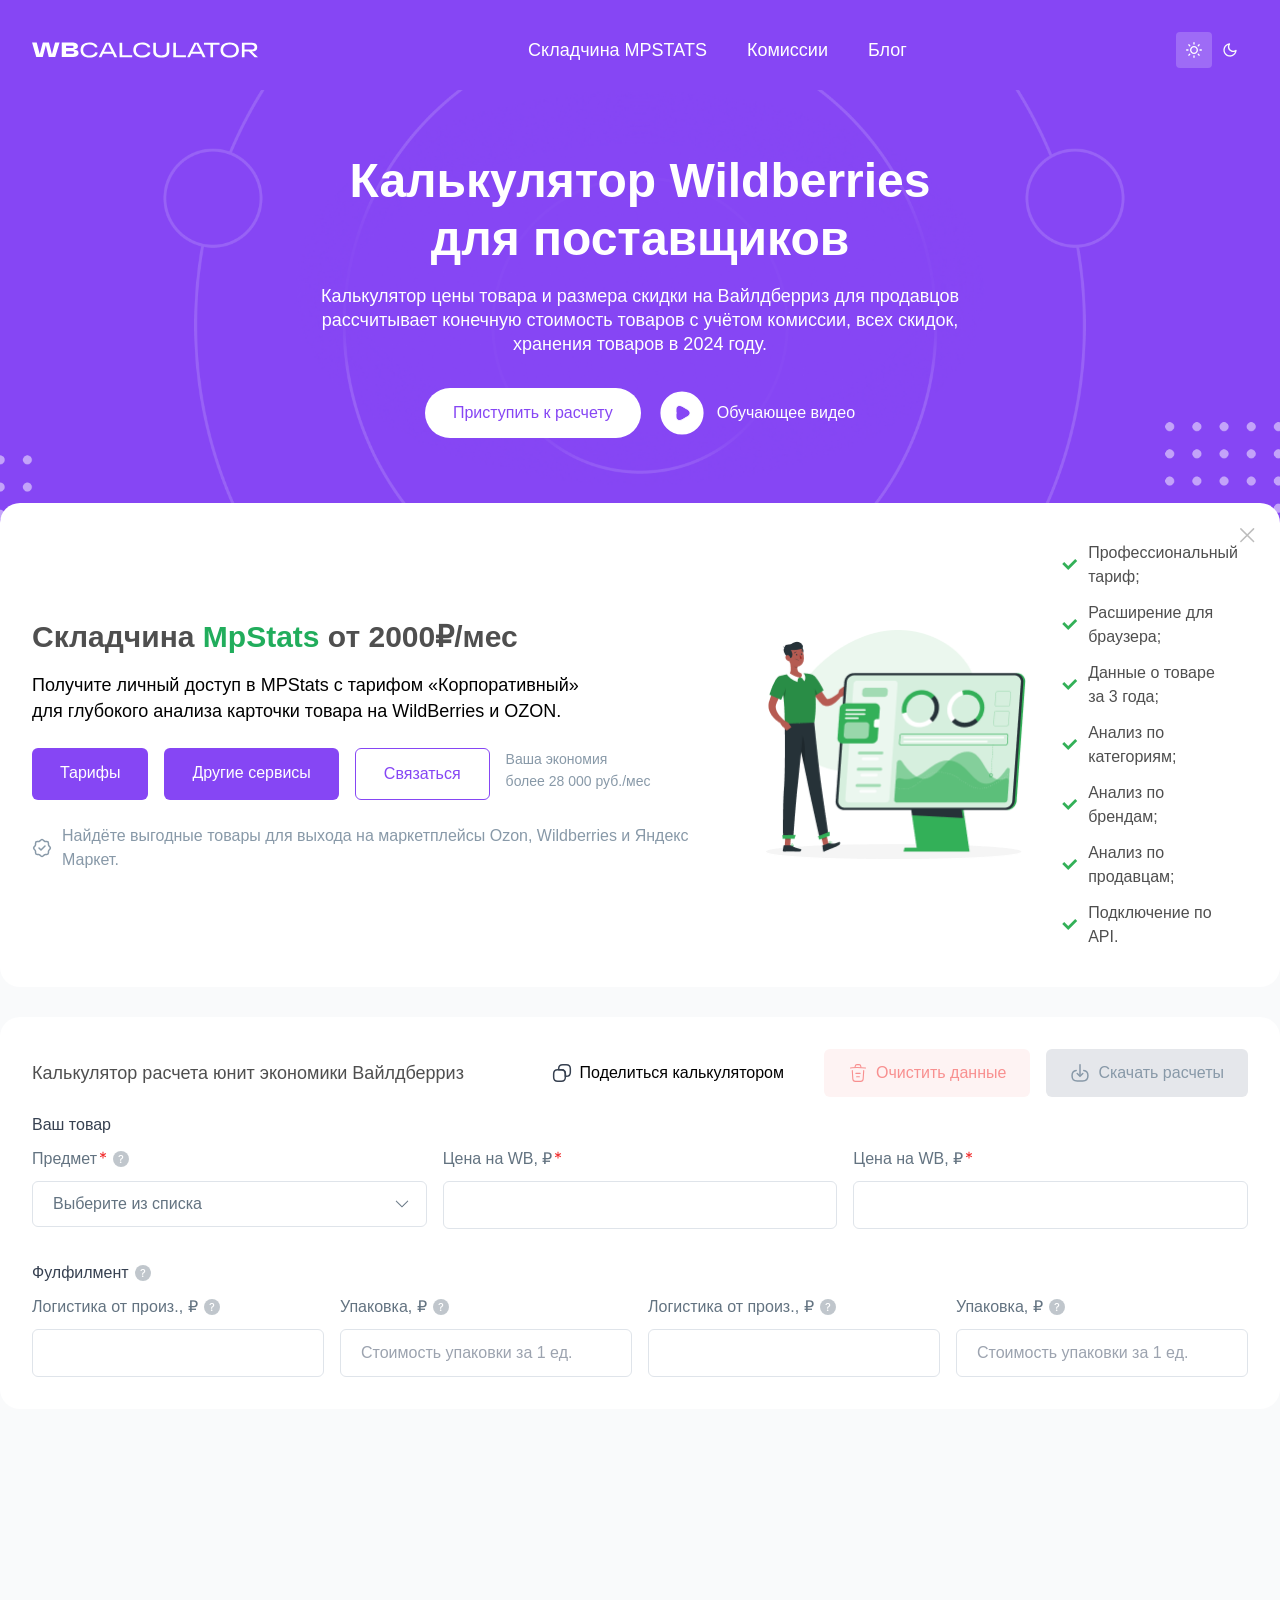
==== index.html @ 83045538 "S" ====
<!DOCTYPE html>
<html lang="en">

<head>
	<meta charset="UTF-8">
	<meta name="viewport" content="width=device-width, initial-scale=1.0">
	<title>Document</title>
	<!-- Inter font -->
	<link rel="stylesheet" href="fonts/Inter/stylesheet.css">
	<!-- custom css link -->
	<link rel="stylesheet" href="css/output.css">
</head>

<body>

	<div class="overflow-hidden">

		<!-- main -->
		<main>

			<section class="bg-hero-bg bg-no-repeat bg-cover bg-center pb-[212px]">
				<!-- header -->
				<header class="bg-purple pt-8 px-8 pb-[22px]">
					<div class="container flex items-center justify-between">
						<a href="#!">
							<img src="images/icons/company-logo.svg" alt="company-logo" width="227" height="15">
						</a>

						<nav>
							<ul class="flex gap-10">
								<li>
									<a class="font-medium text-lg text-white leading-6" href="#!">Складчина MPSTATS</a>
								</li>
								<li>
									<a class="font-medium text-lg text-white leading-6" href="#!">Комиссии</a>
								</li>
								<li>
									<a class="font-medium text-lg text-white leading-6" href="#!">Блог</a>
								</li>
							</ul>
						</nav>

						<div class="flex">
							<div class="bg-[#FFFFFF33] rounded-[4px] p-[10px] cursor-pointer">
								<img src="images/icons/sun.svg" alt="sun" width="16" height="16">
							</div>
							<div class="rounded-[4px] p-[10px] cursor-pointer">
								<img src="images/icons/moon.svg" alt="moon" width="16" height="16">
							</div>
						</div>
					</div>
				</header>

				<div class="container pt-[62px] text-center">
					<div class="max-w-[666px] mx-auto text-white">
						<h2 class="font-bold leading-[58px] text-5xl">Калькулятор Wildberries для поставщиков</h2>
						<p class="leading-6 text-lg mt-4 mb-8">Калькулятор цены товара и размера скидки на Вайлдберриз для продавцов
							рассчитывает конечную стоимость товаров с учётом
							комиссии, всех скидок, хранения товаров в 2024 году.</p>
						<div class="flex justify-center gap-4">
							<a class="rounded-full py-[13px] px-7 bg-white leading-6 font-medium text-purple" href="#!">Приступить к
								расчету</a>
							<button class="flex items-center gap-[10px]">
								<img src="images/icons/video-circle.svg" alt="play icon" width="50" height="50">
								<p class="">Обучающее видео</p>
								</bu>
						</div>
					</div>
				</div>
			</section>

			<section class="mt-[-9.2rem]">
				<div class="container">
					<div
						class="bg-white rounded-[20px] pl-8 pr-[58px] py-[38px] flex items-center gap-9 justify-between relative">
						<button class="absolute top-[14px] right-[14px] hover:rotate-180 duration-300">
							<img src="images/icons/close.svg" alt="close icon" width="37" height="37">
						</button>
						<div class="max-w-[758px]">
							<h3 class="text-3xl leading-[38px] font-semibold text-dark">Складчина <span
									class="text-[#21ad5c]">MpStats</span> от
								2000₽/мес</h3>
							<p class="text-lg leading-26 pt-4 pb-6 max-w-[80%] w-full">Получите личный доступ в MPStats с тарифом
								«‎Корпоративный»
								для глубокого анализа карточки товара на WildBerries и OZON.</p>
							<div class="flex gap-4">
								<a class="btn" href="#!">Тарифы</a>
								<a class="btn" href="#!">Другие сервисы</a>
								<a class="btn-outline" href="#!">Связаться</a>
								<p class="text-secondary text-sm leading-[22px]">Ваша экономия <br>
									более 28 000 руб./мес</p>
							</div>
							<div class="flex mt-6 gap-[10px]">
								<img src="images/icons/verify.svg" alt="verify" width="20" height="20">
								<p class="text-secondary leading-6">Найдёте выгодные товары для выхода на маркетплейсы Ozon, Wildberries
									и
									Яндекс Маркет.</p>
							</div>
						</div>
						<img src="images/statistics-img.png" alt="statistics-img" width="260" height="230">
						<ul>
							<li class="flex items-center gap-[10px] text-dark font-medium leading-6 mb-3">
								<img src="images/icons/check.svg" alt="check" width="16" height="16">
								<span>Профессиональный тариф;</span>
							</li>
							<li class="flex items-center gap-[10px] text-dark font-medium leading-6 mb-3">
								<img src="images/icons/check.svg" alt="check" width="16" height="16">
								<span>Расширение для браузера;</span>
							</li>
							<li class="flex items-center gap-[10px] text-dark font-medium leading-6 mb-3">
								<img src="images/icons/check.svg" alt="check" width="16" height="16">
								<span>Данные о товаре за 3 года;</span>
							</li>
							<li class="flex items-center gap-[10px] text-dark font-medium leading-6 mb-3">
								<img src="images/icons/check.svg" alt="check" width="16" height="16">
								<span>Анализ по категориям;</span>
							</li>
							<li class="flex items-center gap-[10px] text-dark font-medium leading-6 mb-3">
								<img src="images/icons/check.svg" alt="check" width="16" height="16">
								<span>Анализ по брендам;</span>
							</li>
							<li class="flex items-center gap-[10px] text-dark font-medium leading-6 mb-3">
								<img src="images/icons/check.svg" alt="check" width="16" height="16">
								<span>Анализ по продавцам;</span>
							</li>
							<li class="flex items-center gap-[10px] text-dark font-medium leading-6">
								<img src="images/icons/check.svg" alt="check" width="16" height="16">
								<span>Подключение по API.</span>
							</li>
						</ul>
					</div>
				</div>
			</section>

			<!-- form section -->
			<section class="mt-[30px]">
				<div class="container">
					<div class="bg-white p-8 rounded-[20px]">
						<div class="flex justify-between items-center">
							<h5 class="text-dark text-lg leading-26 font-medium">Калькулятор расчета юнит экономики Вайлдберриз
							</h5>
							<div class="flex gap-4">
								<button
									class="copy-btn flex items-center gap-2 group hover:bg-purple-light hover:text-purple duration-200 focus:bg-green-light focus:text-green px-6 py-3 rounded-md">
									<svg width="20" height="20" viewBox="0 0 20 20" fill="none" xmlns="http://www.w3.org/2000/svg">
										<path
											d="M13.3333 10.75V14.25C13.3333 17.1667 12.1666 18.3334 9.24996 18.3334H5.74996C2.83329 18.3334 1.66663 17.1667 1.66663 14.25V10.75C1.66663 7.83335 2.83329 6.66669 5.74996 6.66669H9.24996C12.1666 6.66669 13.3333 7.83335 13.3333 10.75Z"
											stroke="#374151" stroke-width="1.5" stroke-linecap="round" stroke-linejoin="round" />
										<path
											d="M18.3333 5.74999V9.24999C18.3333 12.1667 17.1666 13.3333 14.25 13.3333H13.3333V10.75C13.3333 7.83332 12.1666 6.66666 9.24996 6.66666H6.66663V5.74999C6.66663 2.83332 7.83329 1.66666 10.75 1.66666H14.25C17.1666 1.66666 18.3333 2.83332 18.3333 5.74999Z"
											stroke="#374151" stroke-width="1.5" stroke-linecap="round" stroke-linejoin="round" />
									</svg>
									<span>Поделиться калькулятором</span>
								</button>
								<button
									class="trash-btn flex items-center gap-2 group bg-red-light-6 text-red-light-2 hover:bg-red hover:text-white duration-200 px-6 py-3 rounded-md">
									<svg width="20" height="20" viewBox="0 0 20 20" fill="none" xmlns="http://www.w3.org/2000/svg">
										<path
											d="M17.5 4.98335C14.725 4.70835 11.9333 4.56668 9.15 4.56668C7.5 4.56668 5.85 4.65001 4.2 4.81668L2.5 4.98335"
											stroke="#F89090" stroke-width="1.1" stroke-linecap="round" stroke-linejoin="round" />
										<path
											d="M7.08331 4.14166L7.26665 3.04999C7.39998 2.25832 7.49998 1.66666 8.90831 1.66666H11.0916C12.5 1.66666 12.6083 2.29166 12.7333 3.05832L12.9166 4.14166"
											stroke="#F89090" stroke-width="1.1" stroke-linecap="round" stroke-linejoin="round" />
										<path
											d="M15.7084 7.61667L15.1667 16.0083C15.075 17.3167 15 18.3333 12.675 18.3333H7.32502C5.00002 18.3333 4.92502 17.3167 4.83335 16.0083L4.29169 7.61667"
											stroke="#F89090" stroke-width="1.1" stroke-linecap="round" stroke-linejoin="round" />
										<path d="M8.60834 13.75H11.3833" stroke="#F89090" stroke-width="1.1" stroke-linecap="round"
											stroke-linejoin="round" />
										<path d="M7.91669 10.4167H12.0834" stroke="#F89090" stroke-width="1.1" stroke-linecap="round"
											stroke-linejoin="round" />
									</svg>
									<span>Очистить данные</span>
								</button>
								<button
									class="download-btn text-secondary bg-gray-3 flex items-center gap-2 group focus:bg-primary hover:opacity-[75%] hover:bg-primary hover:text-white duration-200 focus:text-white px-6 py-3 rounded-md">
									<svg width="20" height="20" viewBox="0 0 20 20" fill="none" xmlns="http://www.w3.org/2000/svg">
										<path
											d="M13.7 7.41666C16.7 7.67499 17.925 9.21666 17.925 12.5917V12.7C17.925 16.425 16.4333 17.9167 12.7083 17.9167H7.28332C3.55832 17.9167 2.06665 16.425 2.06665 12.7V12.5917C2.06665 9.24166 3.27498 7.69999 6.22498 7.42499"
											stroke="#8899A8" stroke-width="1.5" stroke-linecap="round" stroke-linejoin="round" />
										<path d="M10 1.66666V12.4" stroke="#8899A8" stroke-width="1.5" stroke-linecap="round"
											stroke-linejoin="round" />
										<path d="M12.7917 10.5417L10 13.3333L7.20837 10.5417" stroke="#8899A8" stroke-width="1.5"
											stroke-linecap="round" stroke-linejoin="round" />
									</svg>
									<span>Скачать расчеты</span>
								</button>
							</div>
						</div>
						<div class="mt-4">
							<h6 class="form-title">Ваш товар</h6>
							<div class="flex justify-between gap-4">
								<div class="flex-1">
									<div class="flex my-[10px]">
										<p class="form-info">Предмет</p>
										<img class="form-star" src="images/icons/form-star.svg" alt="form-star" width="">
										<img src="images/icons/question.svg" alt="">
									</div>
									<div class="sellect-dropdown relative xsm:w-[220px] w-full">
										<input class="select-input textBox" type="text" placeholder="Выберите из списка" readonly="">
										<div
											class="option border border-gray-2 absolute top-full mt-[10px] z-[60] w-full bg-[#fff] rounded-md pl-3 pr-2 py-[10px] overflow-hidden hidden">
											<div class="option-scroll overflow-y-auto h-[153px] pr-2">
												<div
													class="option-item py-[7px] text-base leading-6 text-dark font-normal px-2 cursor-pointer hover:bg-purple-light rounded-md">
													3D-очки
												</div>
												<div
													class="option-item py-[7px] text-base leading-6 text-dark font-normal px-2 cursor-pointer hover:bg-purple-light rounded-md">
													3D-очки
												</div>
												<div
													class="option-item py-[7px] text-base leading-6 text-dark font-normal px-2 cursor-pointer hover:bg-purple-light rounded-md">
													3D-очки
												</div>
												<div
													class="option-item py-[7px] text-base leading-6 text-dark font-normal px-2 cursor-pointer hover:bg-purple-light rounded-md">
													3D-очки
												</div>
												<div
													class="option-item py-[7px] text-base leading-6 text-dark font-normal px-2 cursor-pointer hover:bg-purple-light rounded-md">
													3D-очки
												</div>
											</div>
										</div>
									</div>
								</div>
								<div class="flex-1">
									<div class="flex my-[10px]">
										<p class="form-info">Цена на WB, ₽</p>
										<img class="form-star" src="images/icons/form-star.svg" alt="form-star" width="">
									</div>
									<input class="form-input" type="text">
								</div>
								<div class="flex-1">
									<div class="flex my-[10px]">
										<p class="form-info">Цена на WB, ₽</p>
										<img class="form-star" src="images/icons/form-star.svg" alt="form-star" width="">
									</div>
									<input class="form-input" type="text">
								</div>
							</div>
							<div class="flex gap-[6px] mt-8">
								<h6 class="form-title">Фулфилмент</h6>
								<img src="images/icons/question.svg" alt="">
							</div>
							<div class="flex justify-between gap-4">
								<div class="flex-1">
									<div class="flex my-[10px] gap-[6px]">
										<p class="form-info">Логистика от произ., ₽</p>
										<img src="images/icons/question.svg" alt="question icon">
									</div>
									<input class="form-input" type="text">
								</div>
								<div class="flex-1">
									<div class="flex my-[10px] gap-[6px]">
										<p class="form-info">Упаковка, ₽</p>
										<img src="images/icons/question.svg" alt="question icon">
									</div>
									<input class="form-input" type="text" placeholder="Стоимость упаковки за 1 ед.">
								</div>
								<div class="flex-1">
									<div class="flex my-[10px] gap-[6px]">
										<p class="form-info">Логистика от произ., ₽</p>
										<img src="images/icons/question.svg" alt="question icon">
									</div>
									<input class="form-input" type="text">
								</div>
								<div class="flex-1">
									<div class="flex my-[10px] gap-[6px]">
										<p class="form-info">Упаковка, ₽</p>
										<img src="images/icons/question.svg" alt="question icon">
									</div>
									<input class="form-input" type="text" placeholder="Стоимость упаковки за 1 ед.">
								</div>
							</div>
						</div>
					</div>
				</div>
			</section>

		</main>

		<!-- footer -->
		<footer class="mt-[400px]">

		</footer>

	</div>

	<!-- js -->
	<script src="js/script.js"></script>
</body>

</html>
---- fonts/Inter/stylesheet.css ----
@font-face {
    font-family: 'Inter';
    src: url('Inter-BoldItalic.eot');
    src: local('Inter Bold Italic'), local('Inter-BoldItalic'),
        url('Inter-BoldItalic.eot?#iefix') format('embedded-opentype'),
        url('Inter-BoldItalic.woff2') format('woff2'),
        url('Inter-BoldItalic.woff') format('woff'),
        url('Inter-BoldItalic.ttf') format('truetype');
    font-weight: bold;
    font-style: italic;
}

@font-face {
    font-family: 'Inter';
    src: url('Inter-MediumItalic.eot');
    src: local('Inter Medium Italic'), local('Inter-MediumItalic'),
        url('Inter-MediumItalic.eot?#iefix') format('embedded-opentype'),
        url('Inter-MediumItalic.woff2') format('woff2'),
        url('Inter-MediumItalic.woff') format('woff'),
        url('Inter-MediumItalic.ttf') format('truetype');
    font-weight: 500;
    font-style: italic;
}

@font-face {
    font-family: 'Inter';
    src: url('Inter-ThinItalicBETA.eot');
    src: local('Inter Thin Italic BETA'), local('Inter-ThinItalicBETA'),
        url('Inter-ThinItalicBETA.eot?#iefix') format('embedded-opentype'),
        url('Inter-ThinItalicBETA.woff2') format('woff2'),
        url('Inter-ThinItalicBETA.woff') format('woff'),
        url('Inter-ThinItalicBETA.ttf') format('truetype');
    font-weight: 100;
    font-style: italic;
}

@font-face {
    font-family: 'Inter';
    src: url('Inter-Regular.eot');
    src: local('Inter Regular'), local('Inter-Regular'),
        url('Inter-Regular.eot?#iefix') format('embedded-opentype'),
        url('Inter-Regular.woff2') format('woff2'),
        url('Inter-Regular.woff') format('woff'),
        url('Inter-Regular.ttf') format('truetype');
    font-weight: normal;
    font-style: normal;
}

@font-face {
    font-family: 'Inter';
    src: url('Inter-Black.eot');
    src: local('Inter Black'), local('Inter-Black'),
        url('Inter-Black.eot?#iefix') format('embedded-opentype'),
        url('Inter-Black.woff2') format('woff2'),
        url('Inter-Black.woff') format('woff'),
        url('Inter-Black.ttf') format('truetype');
    font-weight: 900;
    font-style: normal;
}

@font-face {
    font-family: 'Inter';
    src: url('Inter-BlackItalic.eot');
    src: local('Inter Black Italic'), local('Inter-BlackItalic'),
        url('Inter-BlackItalic.eot?#iefix') format('embedded-opentype'),
        url('Inter-BlackItalic.woff2') format('woff2'),
        url('Inter-BlackItalic.woff') format('woff'),
        url('Inter-BlackItalic.ttf') format('truetype');
    font-weight: 900;
    font-style: italic;
}

@font-face {
    font-family: 'Inter';
    src: url('Inter-LightBETA.eot');
    src: local('Inter Light BETA'), local('Inter-LightBETA'),
        url('Inter-LightBETA.eot?#iefix') format('embedded-opentype'),
        url('Inter-LightBETA.woff2') format('woff2'),
        url('Inter-LightBETA.woff') format('woff'),
        url('Inter-LightBETA.ttf') format('truetype');
    font-weight: 300;
    font-style: normal;
}

@font-face {
    font-family: 'Inter';
    src: url('Inter-SemiBold.eot');
    src: local('Inter Semi Bold'), local('Inter-SemiBold'),
        url('Inter-SemiBold.eot?#iefix') format('embedded-opentype'),
        url('Inter-SemiBold.woff2') format('woff2'),
        url('Inter-SemiBold.woff') format('woff'),
        url('Inter-SemiBold.ttf') format('truetype');
    font-weight: 600;
    font-style: normal;
}

@font-face {
    font-family: 'Inter';
    src: url('Inter-ExtraBoldItalic.eot');
    src: local('Inter Extra Bold Italic'), local('Inter-ExtraBoldItalic'),
        url('Inter-ExtraBoldItalic.eot?#iefix') format('embedded-opentype'),
        url('Inter-ExtraBoldItalic.woff2') format('woff2'),
        url('Inter-ExtraBoldItalic.woff') format('woff'),
        url('Inter-ExtraBoldItalic.ttf') format('truetype');
    font-weight: 800;
    font-style: italic;
}

@font-face {
    font-family: 'Inter';
    src: url('Inter-Bold.eot');
    src: local('Inter Bold'), local('Inter-Bold'),
        url('Inter-Bold.eot?#iefix') format('embedded-opentype'),
        url('Inter-Bold.woff2') format('woff2'),
        url('Inter-Bold.woff') format('woff'),
        url('Inter-Bold.ttf') format('truetype');
    font-weight: bold;
    font-style: normal;
}

@font-face {
    font-family: 'Inter';
    src: url('Inter-ExtraLightItalicBETA.eot');
    src: local('Inter Extra Light Italic BETA'), local('Inter-ExtraLightItalicBETA'),
        url('Inter-ExtraLightItalicBETA.eot?#iefix') format('embedded-opentype'),
        url('Inter-ExtraLightItalicBETA.woff2') format('woff2'),
        url('Inter-ExtraLightItalicBETA.woff') format('woff'),
        url('Inter-ExtraLightItalicBETA.ttf') format('truetype');
    font-weight: 200;
    font-style: italic;
}

@font-face {
    font-family: 'Inter';
    src: url('Inter-ExtraLightBETA.eot');
    src: local('Inter Extra Light BETA'), local('Inter-ExtraLightBETA'),
        url('Inter-ExtraLightBETA.eot?#iefix') format('embedded-opentype'),
        url('Inter-ExtraLightBETA.woff2') format('woff2'),
        url('Inter-ExtraLightBETA.woff') format('woff'),
        url('Inter-ExtraLightBETA.ttf') format('truetype');
    font-weight: 200;
    font-style: normal;
}

@font-face {
    font-family: 'Inter';
    src: url('Inter-ExtraBold.eot');
    src: local('Inter Extra Bold'), local('Inter-ExtraBold'),
        url('Inter-ExtraBold.eot?#iefix') format('embedded-opentype'),
        url('Inter-ExtraBold.woff2') format('woff2'),
        url('Inter-ExtraBold.woff') format('woff'),
        url('Inter-ExtraBold.ttf') format('truetype');
    font-weight: 800;
    font-style: normal;
}

@font-face {
    font-family: 'Inter';
    src: url('Inter-ThinBETA.eot');
    src: local('Inter Thin BETA'), local('Inter-ThinBETA'),
        url('Inter-ThinBETA.eot?#iefix') format('embedded-opentype'),
        url('Inter-ThinBETA.woff2') format('woff2'),
        url('Inter-ThinBETA.woff') format('woff'),
        url('Inter-ThinBETA.ttf') format('truetype');
    font-weight: 100;
    font-style: normal;
}

@font-face {
    font-family: 'Inter';
    src: url('Inter-LightItalicBETA.eot');
    src: local('Inter Light Italic BETA'), local('Inter-LightItalicBETA'),
        url('Inter-LightItalicBETA.eot?#iefix') format('embedded-opentype'),
        url('Inter-LightItalicBETA.woff2') format('woff2'),
        url('Inter-LightItalicBETA.woff') format('woff'),
        url('Inter-LightItalicBETA.ttf') format('truetype');
    font-weight: 300;
    font-style: italic;
}

@font-face {
    font-family: 'Inter';
    src: url('Inter-Italic.eot');
    src: local('Inter Italic'), local('Inter-Italic'),
        url('Inter-Italic.eot?#iefix') format('embedded-opentype'),
        url('Inter-Italic.woff2') format('woff2'),
        url('Inter-Italic.woff') format('woff'),
        url('Inter-Italic.ttf') format('truetype');
    font-weight: normal;
    font-style: italic;
}

@font-face {
    font-family: 'Inter';
    src: url('Inter-SemiBoldItalic.eot');
    src: local('Inter Semi Bold Italic'), local('Inter-SemiBoldItalic'),
        url('Inter-SemiBoldItalic.eot?#iefix') format('embedded-opentype'),
        url('Inter-SemiBoldItalic.woff2') format('woff2'),
        url('Inter-SemiBoldItalic.woff') format('woff'),
        url('Inter-SemiBoldItalic.ttf') format('truetype');
    font-weight: 600;
    font-style: italic;
}

@font-face {
    font-family: 'Inter';
    src: url('Inter-Medium.eot');
    src: local('Inter Medium'), local('Inter-Medium'),
        url('Inter-Medium.eot?#iefix') format('embedded-opentype'),
        url('Inter-Medium.woff2') format('woff2'),
        url('Inter-Medium.woff') format('woff'),
        url('Inter-Medium.ttf') format('truetype');
    font-weight: 500;
    font-style: normal;
}
---- css/output.css ----
/*
! tailwindcss v3.4.1 | MIT License | https://tailwindcss.com
*/

/*
1. Prevent padding and border from affecting element width. (https://github.com/mozdevs/cssremedy/issues/4)
2. Allow adding a border to an element by just adding a border-width. (https://github.com/tailwindcss/tailwindcss/pull/116)
*/

*,
::before,
::after {
  box-sizing: border-box;
  /* 1 */
  border-width: 0;
  /* 2 */
  border-style: solid;
  /* 2 */
  border-color: currentColor;
  /* 2 */
}

::before,
::after {
  --tw-content: '';
}

/*
1. Use a consistent sensible line-height in all browsers.
2. Prevent adjustments of font size after orientation changes in iOS.
3. Use a more readable tab size.
4. Use the user's configured `sans` font-family by default.
5. Use the user's configured `sans` font-feature-settings by default.
6. Use the user's configured `sans` font-variation-settings by default.
7. Disable tap highlights on iOS
*/

html,
:host {
  line-height: 1.5;
  /* 1 */
  -webkit-text-size-adjust: 100%;
  /* 2 */
  -moz-tab-size: 4;
  /* 3 */
  -o-tab-size: 4;
     tab-size: 4;
  /* 3 */
  font-family: ui-sans-serif, system-ui, sans-serif, "Apple Color Emoji", "Segoe UI Emoji", "Segoe UI Symbol", "Noto Color Emoji";
  /* 4 */
  font-feature-settings: normal;
  /* 5 */
  font-variation-settings: normal;
  /* 6 */
  -webkit-tap-highlight-color: transparent;
  /* 7 */
}

/*
1. Remove the margin in all browsers.
2. Inherit line-height from `html` so users can set them as a class directly on the `html` element.
*/

body {
  margin: 0;
  /* 1 */
  line-height: inherit;
  /* 2 */
}

/*
1. Add the correct height in Firefox.
2. Correct the inheritance of border color in Firefox. (https://bugzilla.mozilla.org/show_bug.cgi?id=190655)
3. Ensure horizontal rules are visible by default.
*/

hr {
  height: 0;
  /* 1 */
  color: inherit;
  /* 2 */
  border-top-width: 1px;
  /* 3 */
}

/*
Add the correct text decoration in Chrome, Edge, and Safari.
*/

abbr:where([title]) {
  -webkit-text-decoration: underline dotted;
          text-decoration: underline dotted;
}

/*
Remove the default font size and weight for headings.
*/

h1,
h2,
h3,
h4,
h5,
h6 {
  font-size: inherit;
  font-weight: inherit;
}

/*
Reset links to optimize for opt-in styling instead of opt-out.
*/

a {
  color: inherit;
  text-decoration: inherit;
}

/*
Add the correct font weight in Edge and Safari.
*/

b,
strong {
  font-weight: bolder;
}

/*
1. Use the user's configured `mono` font-family by default.
2. Use the user's configured `mono` font-feature-settings by default.
3. Use the user's configured `mono` font-variation-settings by default.
4. Correct the odd `em` font sizing in all browsers.
*/

code,
kbd,
samp,
pre {
  font-family: ui-monospace, SFMono-Regular, Menlo, Monaco, Consolas, "Liberation Mono", "Courier New", monospace;
  /* 1 */
  font-feature-settings: normal;
  /* 2 */
  font-variation-settings: normal;
  /* 3 */
  font-size: 1em;
  /* 4 */
}

/*
Add the correct font size in all browsers.
*/

small {
  font-size: 80%;
}

/*
Prevent `sub` and `sup` elements from affecting the line height in all browsers.
*/

sub,
sup {
  font-size: 75%;
  line-height: 0;
  position: relative;
  vertical-align: baseline;
}

sub {
  bottom: -0.25em;
}

sup {
  top: -0.5em;
}

/*
1. Remove text indentation from table contents in Chrome and Safari. (https://bugs.chromium.org/p/chromium/issues/detail?id=999088, https://bugs.webkit.org/show_bug.cgi?id=201297)
2. Correct table border color inheritance in all Chrome and Safari. (https://bugs.chromium.org/p/chromium/issues/detail?id=935729, https://bugs.webkit.org/show_bug.cgi?id=195016)
3. Remove gaps between table borders by default.
*/

table {
  text-indent: 0;
  /* 1 */
  border-color: inherit;
  /* 2 */
  border-collapse: collapse;
  /* 3 */
}

/*
1. Change the font styles in all browsers.
2. Remove the margin in Firefox and Safari.
3. Remove default padding in all browsers.
*/

button,
input,
optgroup,
select,
textarea {
  font-family: inherit;
  /* 1 */
  font-feature-settings: inherit;
  /* 1 */
  font-variation-settings: inherit;
  /* 1 */
  font-size: 100%;
  /* 1 */
  font-weight: inherit;
  /* 1 */
  line-height: inherit;
  /* 1 */
  color: inherit;
  /* 1 */
  margin: 0;
  /* 2 */
  padding: 0;
  /* 3 */
}

/*
Remove the inheritance of text transform in Edge and Firefox.
*/

button,
select {
  text-transform: none;
}

/*
1. Correct the inability to style clickable types in iOS and Safari.
2. Remove default button styles.
*/

button,
[type='button'],
[type='reset'],
[type='submit'] {
  -webkit-appearance: button;
  /* 1 */
  background-color: transparent;
  /* 2 */
  background-image: none;
  /* 2 */
}

/*
Use the modern Firefox focus style for all focusable elements.
*/

:-moz-focusring {
  outline: auto;
}

/*
Remove the additional `:invalid` styles in Firefox. (https://github.com/mozilla/gecko-dev/blob/2f9eacd9d3d995c937b4251a5557d95d494c9be1/layout/style/res/forms.css#L728-L737)
*/

:-moz-ui-invalid {
  box-shadow: none;
}

/*
Add the correct vertical alignment in Chrome and Firefox.
*/

progress {
  vertical-align: baseline;
}

/*
Correct the cursor style of increment and decrement buttons in Safari.
*/

::-webkit-inner-spin-button,
::-webkit-outer-spin-button {
  height: auto;
}

/*
1. Correct the odd appearance in Chrome and Safari.
2. Correct the outline style in Safari.
*/

[type='search'] {
  -webkit-appearance: textfield;
  /* 1 */
  outline-offset: -2px;
  /* 2 */
}

/*
Remove the inner padding in Chrome and Safari on macOS.
*/

::-webkit-search-decoration {
  -webkit-appearance: none;
}

/*
1. Correct the inability to style clickable types in iOS and Safari.
2. Change font properties to `inherit` in Safari.
*/

::-webkit-file-upload-button {
  -webkit-appearance: button;
  /* 1 */
  font: inherit;
  /* 2 */
}

/*
Add the correct display in Chrome and Safari.
*/

summary {
  display: list-item;
}

/*
Removes the default spacing and border for appropriate elements.
*/

blockquote,
dl,
dd,
h1,
h2,
h3,
h4,
h5,
h6,
hr,
figure,
p,
pre {
  margin: 0;
}

fieldset {
  margin: 0;
  padding: 0;
}

legend {
  padding: 0;
}

ol,
ul,
menu {
  list-style: none;
  margin: 0;
  padding: 0;
}

/*
Reset default styling for dialogs.
*/

dialog {
  padding: 0;
}

/*
Prevent resizing textareas horizontally by default.
*/

textarea {
  resize: vertical;
}

/*
1. Reset the default placeholder opacity in Firefox. (https://github.com/tailwindlabs/tailwindcss/issues/3300)
2. Set the default placeholder color to the user's configured gray 400 color.
*/

input::-moz-placeholder, textarea::-moz-placeholder {
  opacity: 1;
  /* 1 */
  color: #9ca3af;
  /* 2 */
}

input::placeholder,
textarea::placeholder {
  opacity: 1;
  /* 1 */
  color: #9ca3af;
  /* 2 */
}

/*
Set the default cursor for buttons.
*/

button,
[role="button"] {
  cursor: pointer;
}

/*
Make sure disabled buttons don't get the pointer cursor.
*/

:disabled {
  cursor: default;
}

/*
1. Make replaced elements `display: block` by default. (https://github.com/mozdevs/cssremedy/issues/14)
2. Add `vertical-align: middle` to align replaced elements more sensibly by default. (https://github.com/jensimmons/cssremedy/issues/14#issuecomment-634934210)
   This can trigger a poorly considered lint error in some tools but is included by design.
*/

img,
svg,
video,
canvas,
audio,
iframe,
embed,
object {
  display: block;
  /* 1 */
  vertical-align: middle;
  /* 2 */
}

/*
Constrain images and videos to the parent width and preserve their intrinsic aspect ratio. (https://github.com/mozdevs/cssremedy/issues/14)
*/

img,
video {
  max-width: 100%;
  height: auto;
}

/* Make elements with the HTML hidden attribute stay hidden by default */

[hidden] {
  display: none;
}

*, ::before, ::after {
  --tw-border-spacing-x: 0;
  --tw-border-spacing-y: 0;
  --tw-translate-x: 0;
  --tw-translate-y: 0;
  --tw-rotate: 0;
  --tw-skew-x: 0;
  --tw-skew-y: 0;
  --tw-scale-x: 1;
  --tw-scale-y: 1;
  --tw-pan-x:  ;
  --tw-pan-y:  ;
  --tw-pinch-zoom:  ;
  --tw-scroll-snap-strictness: proximity;
  --tw-gradient-from-position:  ;
  --tw-gradient-via-position:  ;
  --tw-gradient-to-position:  ;
  --tw-ordinal:  ;
  --tw-slashed-zero:  ;
  --tw-numeric-figure:  ;
  --tw-numeric-spacing:  ;
  --tw-numeric-fraction:  ;
  --tw-ring-inset:  ;
  --tw-ring-offset-width: 0px;
  --tw-ring-offset-color: #fff;
  --tw-ring-color: rgb(59 130 246 / 0.5);
  --tw-ring-offset-shadow: 0 0 #0000;
  --tw-ring-shadow: 0 0 #0000;
  --tw-shadow: 0 0 #0000;
  --tw-shadow-colored: 0 0 #0000;
  --tw-blur:  ;
  --tw-brightness:  ;
  --tw-contrast:  ;
  --tw-grayscale:  ;
  --tw-hue-rotate:  ;
  --tw-invert:  ;
  --tw-saturate:  ;
  --tw-sepia:  ;
  --tw-drop-shadow:  ;
  --tw-backdrop-blur:  ;
  --tw-backdrop-brightness:  ;
  --tw-backdrop-contrast:  ;
  --tw-backdrop-grayscale:  ;
  --tw-backdrop-hue-rotate:  ;
  --tw-backdrop-invert:  ;
  --tw-backdrop-opacity:  ;
  --tw-backdrop-saturate:  ;
  --tw-backdrop-sepia:  ;
}

::backdrop {
  --tw-border-spacing-x: 0;
  --tw-border-spacing-y: 0;
  --tw-translate-x: 0;
  --tw-translate-y: 0;
  --tw-rotate: 0;
  --tw-skew-x: 0;
  --tw-skew-y: 0;
  --tw-scale-x: 1;
  --tw-scale-y: 1;
  --tw-pan-x:  ;
  --tw-pan-y:  ;
  --tw-pinch-zoom:  ;
  --tw-scroll-snap-strictness: proximity;
  --tw-gradient-from-position:  ;
  --tw-gradient-via-position:  ;
  --tw-gradient-to-position:  ;
  --tw-ordinal:  ;
  --tw-slashed-zero:  ;
  --tw-numeric-figure:  ;
  --tw-numeric-spacing:  ;
  --tw-numeric-fraction:  ;
  --tw-ring-inset:  ;
  --tw-ring-offset-width: 0px;
  --tw-ring-offset-color: #fff;
  --tw-ring-color: rgb(59 130 246 / 0.5);
  --tw-ring-offset-shadow: 0 0 #0000;
  --tw-ring-shadow: 0 0 #0000;
  --tw-shadow: 0 0 #0000;
  --tw-shadow-colored: 0 0 #0000;
  --tw-blur:  ;
  --tw-brightness:  ;
  --tw-contrast:  ;
  --tw-grayscale:  ;
  --tw-hue-rotate:  ;
  --tw-invert:  ;
  --tw-saturate:  ;
  --tw-sepia:  ;
  --tw-drop-shadow:  ;
  --tw-backdrop-blur:  ;
  --tw-backdrop-brightness:  ;
  --tw-backdrop-contrast:  ;
  --tw-backdrop-grayscale:  ;
  --tw-backdrop-hue-rotate:  ;
  --tw-backdrop-invert:  ;
  --tw-backdrop-opacity:  ;
  --tw-backdrop-saturate:  ;
  --tw-backdrop-sepia:  ;
}

.container {
  width: 100%;
}

@media (min-width: 640px) {
  .container {
    max-width: 640px;
  }
}

@media (min-width: 768px) {
  .container {
    max-width: 768px;
  }
}

@media (min-width: 1024px) {
  .container {
    max-width: 1024px;
  }
}

@media (min-width: 1280px) {
  .container {
    max-width: 1280px;
  }
}

@media (min-width: 1536px) {
  .container {
    max-width: 1536px;
  }
}

.absolute {
  position: absolute;
}

.relative {
  position: relative;
}

.right-\[14px\] {
  right: 14px;
}

.top-\[14px\] {
  top: 14px;
}

.top-full {
  top: 100%;
}

.z-\[60\] {
  z-index: 60;
}

.mx-auto {
  margin-left: auto;
  margin-right: auto;
}

.my-\[10px\] {
  margin-top: 10px;
  margin-bottom: 10px;
}

.mb-3 {
  margin-bottom: 0.75rem;
}

.mb-8 {
  margin-bottom: 2rem;
}

.mt-4 {
  margin-top: 1rem;
}

.mt-6 {
  margin-top: 1.5rem;
}

.mt-8 {
  margin-top: 2rem;
}

.mt-\[-9\.2rem\] {
  margin-top: -9.2rem;
}

.mt-\[10px\] {
  margin-top: 10px;
}

.mt-\[30px\] {
  margin-top: 30px;
}

.mt-\[400px\] {
  margin-top: 400px;
}

.flex {
  display: flex;
}

.hidden {
  display: none;
}

.h-\[153px\] {
  height: 153px;
}

.w-full {
  width: 100%;
}

.max-w-\[666px\] {
  max-width: 666px;
}

.max-w-\[758px\] {
  max-width: 758px;
}

.max-w-\[80\%\] {
  max-width: 80%;
}

.flex-1 {
  flex: 1 1 0%;
}

.cursor-pointer {
  cursor: pointer;
}

.items-center {
  align-items: center;
}

.justify-center {
  justify-content: center;
}

.justify-between {
  justify-content: space-between;
}

.gap-10 {
  gap: 2.5rem;
}

.gap-2 {
  gap: 0.5rem;
}

.gap-4 {
  gap: 1rem;
}

.gap-9 {
  gap: 2.25rem;
}

.gap-\[10px\] {
  gap: 10px;
}

.gap-\[6px\] {
  gap: 6px;
}

.overflow-hidden {
  overflow: hidden;
}

.overflow-y-auto {
  overflow-y: auto;
}

.rounded-\[20px\] {
  border-radius: 20px;
}

.rounded-\[4px\] {
  border-radius: 4px;
}

.rounded-full {
  border-radius: 9999px;
}

.rounded-md {
  border-radius: 0.375rem;
}

.border {
  border-width: 1px;
}

.border-gray-2 {
  --tw-border-opacity: 1;
  border-color: rgb(243 244 246 / var(--tw-border-opacity));
}

.bg-\[\#FFFFFF33\] {
  background-color: #FFFFFF33;
}

.bg-\[\#fff\] {
  --tw-bg-opacity: 1;
  background-color: rgb(255 255 255 / var(--tw-bg-opacity));
}

.bg-gray-3 {
  --tw-bg-opacity: 1;
  background-color: rgb(229 231 235 / var(--tw-bg-opacity));
}

.bg-purple {
  --tw-bg-opacity: 1;
  background-color: rgb(134 70 244 / var(--tw-bg-opacity));
}

.bg-red-light-6 {
  --tw-bg-opacity: 1;
  background-color: rgb(254 243 243 / var(--tw-bg-opacity));
}

.bg-white {
  --tw-bg-opacity: 1;
  background-color: rgb(255 255 255 / var(--tw-bg-opacity));
}

.bg-hero-bg {
  background-image: url(../images/hero-bg.png);
}

.bg-cover {
  background-size: cover;
}

.bg-center {
  background-position: center;
}

.bg-no-repeat {
  background-repeat: no-repeat;
}

.p-8 {
  padding: 2rem;
}

.p-\[10px\] {
  padding: 10px;
}

.px-2 {
  padding-left: 0.5rem;
  padding-right: 0.5rem;
}

.px-6 {
  padding-left: 1.5rem;
  padding-right: 1.5rem;
}

.px-7 {
  padding-left: 1.75rem;
  padding-right: 1.75rem;
}

.px-8 {
  padding-left: 2rem;
  padding-right: 2rem;
}

.py-3 {
  padding-top: 0.75rem;
  padding-bottom: 0.75rem;
}

.py-\[10px\] {
  padding-top: 10px;
  padding-bottom: 10px;
}

.py-\[13px\] {
  padding-top: 13px;
  padding-bottom: 13px;
}

.py-\[38px\] {
  padding-top: 38px;
  padding-bottom: 38px;
}

.py-\[7px\] {
  padding-top: 7px;
  padding-bottom: 7px;
}

.pb-6 {
  padding-bottom: 1.5rem;
}

.pb-\[212px\] {
  padding-bottom: 212px;
}

.pb-\[22px\] {
  padding-bottom: 22px;
}

.pl-3 {
  padding-left: 0.75rem;
}

.pl-8 {
  padding-left: 2rem;
}

.pr-2 {
  padding-right: 0.5rem;
}

.pr-\[58px\] {
  padding-right: 58px;
}

.pt-4 {
  padding-top: 1rem;
}

.pt-8 {
  padding-top: 2rem;
}

.pt-\[62px\] {
  padding-top: 62px;
}

.text-center {
  text-align: center;
}

.text-3xl {
  font-size: 1.875rem;
  line-height: 2.25rem;
}

.text-5xl {
  font-size: 3rem;
  line-height: 1;
}

.text-base {
  font-size: 1rem;
  line-height: 1.5rem;
}

.text-lg {
  font-size: 1.125rem;
  line-height: 1.75rem;
}

.text-sm {
  font-size: 0.875rem;
  line-height: 1.25rem;
}

.font-bold {
  font-weight: 700;
}

.font-medium {
  font-weight: 500;
}

.font-normal {
  font-weight: 400;
}

.font-semibold {
  font-weight: 600;
}

.leading-26 {
  line-height: 26px;
}

.leading-6 {
  line-height: 1.5rem;
}

.leading-\[22px\] {
  line-height: 22px;
}

.leading-\[38px\] {
  line-height: 38px;
}

.leading-\[58px\] {
  line-height: 58px;
}

.text-\[\#21ad5c\] {
  --tw-text-opacity: 1;
  color: rgb(33 173 92 / var(--tw-text-opacity));
}

.text-dark {
  --tw-text-opacity: 1;
  color: rgb(79 79 79 / var(--tw-text-opacity));
}

.text-purple {
  --tw-text-opacity: 1;
  color: rgb(134 70 244 / var(--tw-text-opacity));
}

.text-red-light-2 {
  --tw-text-opacity: 1;
  color: rgb(248 144 144 / var(--tw-text-opacity));
}

.text-secondary {
  --tw-text-opacity: 1;
  color: rgb(136 153 168 / var(--tw-text-opacity));
}

.text-white {
  --tw-text-opacity: 1;
  color: rgb(255 255 255 / var(--tw-text-opacity));
}

.duration-200 {
  transition-duration: 200ms;
}

.duration-300 {
  transition-duration: 300ms;
}

body {
  --tw-bg-opacity: 1;
  background-color: rgb(249 250 251 / var(--tw-bg-opacity));
  font-family: Inter, sans-serif;
  font-size: 1rem;
  font-weight: 400;
  line-height: 1.5rem;
}

.container {
  margin-left: auto;
  margin-right: auto;
  max-width: 1424px;
}

.btn {
  border-radius: 0.375rem;
  --tw-bg-opacity: 1;
  background-color: rgb(134 70 244 / var(--tw-bg-opacity));
  padding-left: 1.75rem;
  padding-right: 1.75rem;
  padding-top: 13px;
  padding-bottom: 13px;
  --tw-text-opacity: 1;
  color: rgb(255 255 255 / var(--tw-text-opacity));
  transition-duration: 200ms;
}

.btn:hover {
  opacity: 75%;
}

.btn-outline {
  border-radius: 0.375rem;
  border-width: 1px;
  --tw-border-opacity: 1;
  border-color: rgb(134 70 244 / var(--tw-border-opacity));
  background-color: transparent;
  padding-left: 1.75rem;
  padding-right: 1.75rem;
  padding-top: 13px;
  padding-bottom: 13px;
  --tw-text-opacity: 1;
  color: rgb(134 70 244 / var(--tw-text-opacity));
  transition-duration: 200ms;
}

.btn-outline:hover {
  border-color: transparent;
  --tw-bg-opacity: 1;
  background-color: rgb(164 116 247 / var(--tw-bg-opacity));
  --tw-text-opacity: 1;
  color: rgb(255 255 255 / var(--tw-text-opacity));
}

.btn.focus,
.btn:focus {
  --tw-shadow: 0 0 #0000;
  --tw-shadow-colored: 0 0 #0000;
  box-shadow: var(--tw-ring-offset-shadow, 0 0 #0000), var(--tw-ring-shadow, 0 0 #0000), var(--tw-shadow);
}

.copy-btn:hover svg path {
  stroke: #8646F4;
}

.copy-btn:focus svg path {
  stroke: #22AD5C;
}

.trash-btn:hover svg path {
  stroke: #fff;
}

.download-btn:hover svg path {
  stroke: #fff;
}

.download-btn:focus svg path {
  stroke: #fff;
}

.form-title {
  font-size: 1rem;
  font-weight: 500;
  line-height: 1.5rem;
  --tw-text-opacity: 1;
  color: rgb(55 65 81 / var(--tw-text-opacity));
}

.form-info {
  font-size: 1rem;
  font-weight: 400;
  line-height: 1.5rem;
  --tw-text-opacity: 1;
  color: rgb(99 115 129 / var(--tw-text-opacity));
}

.form-star {
  margin-right: 6px;
  margin-left: 2px;
  margin-bottom: 0.5rem;
  display: block;
}

.sellect-dropdown {
  border-radius: 0.375rem;
  padding-top: 11px;
  padding-bottom: 11px;
  padding-left: 20px;
  padding-right: 20px;
  font-size: 1rem;
  line-height: 1.5rem;
  --tw-text-opacity: 1;
  color: rgb(99 115 129 / var(--tw-text-opacity));
  outline: 2px solid transparent;
  outline-offset: 2px;
}

.form-input {
  width: 100%;
  border-radius: 0.375rem;
  border-width: 1px;
  --tw-border-opacity: 1;
  border-color: rgb(223 228 234 / var(--tw-border-opacity));
  padding-left: 20px;
  padding-right: 20px;
  padding-top: 11px;
  padding-bottom: 11px;
  --tw-text-opacity: 1;
  color: rgb(79 79 79 / var(--tw-text-opacity));
  outline: 2px solid transparent;
  outline-offset: 2px;
}

.form-input::-moz-placeholder {
  --tw-text-opacity: 1;
  color: rgb(156 163 175 / var(--tw-text-opacity));
}

.form-input::placeholder {
  --tw-text-opacity: 1;
  color: rgb(156 163 175 / var(--tw-text-opacity));
}

.select-input {
  position: absolute;
  top: 0px;
  left: 0px;
  height: 100%;
  width: 100%;
  cursor: pointer;
  border-radius: 0.375rem;
  border-width: 1px;
  --tw-border-opacity: 1;
  border-color: rgb(223 228 234 / var(--tw-border-opacity));
  --tw-bg-opacity: 1;
  background-color: rgb(255 255 255 / var(--tw-bg-opacity));
  padding-left: 20px;
  padding-right: 20px;
  padding-top: 11px;
  padding-bottom: 11px;
  font-size: 1rem;
  line-height: 1.5rem;
  --tw-text-opacity: 1;
  color: rgb(79 79 79 / var(--tw-text-opacity));
  outline: 2px solid transparent;
  outline-offset: 2px;
}

.select-input::-moz-placeholder {
  font-weight: 400;
  line-height: 1.5rem;
  --tw-text-opacity: 1;
  color: rgb(99 115 129 / var(--tw-text-opacity));
}

.select-input::placeholder {
  font-weight: 400;
  line-height: 1.5rem;
  --tw-text-opacity: 1;
  color: rgb(99 115 129 / var(--tw-text-opacity));
}

.option {
  left: 0px;
  box-shadow: 0px 1px 3px 0px #A6AFC366;
}

.option-scroll::-webkit-scrollbar {
  width: 6px;
  background-color: transparent;
}

.option-scroll::-webkit-scrollbar-thumb {
  height: 6px;
  border-radius: 10px;
  --tw-bg-opacity: 1;
  background-color: rgb(223 228 234 / var(--tw-bg-opacity));
}

/* selec */

.sellect-dropdown {
  height: 46px;
}

.sellect-dropdown::before {
  position: absolute;
  right: 20px;
  top: 35%;
  z-index: 50;
  height: 12px;
  width: 12px;
  --tw-translate-y: -50%;
  transform: translate(var(--tw-translate-x), var(--tw-translate-y)) rotate(var(--tw-rotate)) skewX(var(--tw-skew-x)) skewY(var(--tw-skew-y)) scaleX(var(--tw-scale-x)) scaleY(var(--tw-scale-y));
  --tw-content: url("../images/icons/arrow-down.svg");
  content: var(--tw-content);
}

.catalog .sellect-dropdown::before {
  right: 15px;
}

.sellect-dropdown.active::before {
  top: 62%;
  --tw-rotate: 180deg;
  transform: translate(var(--tw-translate-x), var(--tw-translate-y)) rotate(var(--tw-rotate)) skewX(var(--tw-skew-x)) skewY(var(--tw-skew-y)) scaleX(var(--tw-scale-x)) scaleY(var(--tw-scale-y));
}

.sellect-dropdown.active input {
  border-bottom-right-radius: 0;
  border-bottom-left-radius: 0;
  border-bottom: 0;
}

.hover\:rotate-180:hover {
  --tw-rotate: 180deg;
  transform: translate(var(--tw-translate-x), var(--tw-translate-y)) rotate(var(--tw-rotate)) skewX(var(--tw-skew-x)) skewY(var(--tw-skew-y)) scaleX(var(--tw-scale-x)) scaleY(var(--tw-scale-y));
}

.hover\:bg-primary:hover {
  --tw-bg-opacity: 1;
  background-color: rgb(99 115 129 / var(--tw-bg-opacity));
}

.hover\:bg-purple-light:hover {
  --tw-bg-opacity: 1;
  background-color: rgb(245 243 255 / var(--tw-bg-opacity));
}

.hover\:bg-red:hover {
  --tw-bg-opacity: 1;
  background-color: rgb(245 96 96 / var(--tw-bg-opacity));
}

.hover\:text-purple:hover {
  --tw-text-opacity: 1;
  color: rgb(134 70 244 / var(--tw-text-opacity));
}

.hover\:text-white:hover {
  --tw-text-opacity: 1;
  color: rgb(255 255 255 / var(--tw-text-opacity));
}

.hover\:opacity-\[75\%\]:hover {
  opacity: 75%;
}

.focus\:bg-green-light:focus {
  --tw-bg-opacity: 1;
  background-color: rgb(218 248 230 / var(--tw-bg-opacity));
}

.focus\:bg-primary:focus {
  --tw-bg-opacity: 1;
  background-color: rgb(99 115 129 / var(--tw-bg-opacity));
}

.focus\:text-green:focus {
  --tw-text-opacity: 1;
  color: rgb(34 173 92 / var(--tw-text-opacity));
}

.focus\:text-white:focus {
  --tw-text-opacity: 1;
  color: rgb(255 255 255 / var(--tw-text-opacity));
}
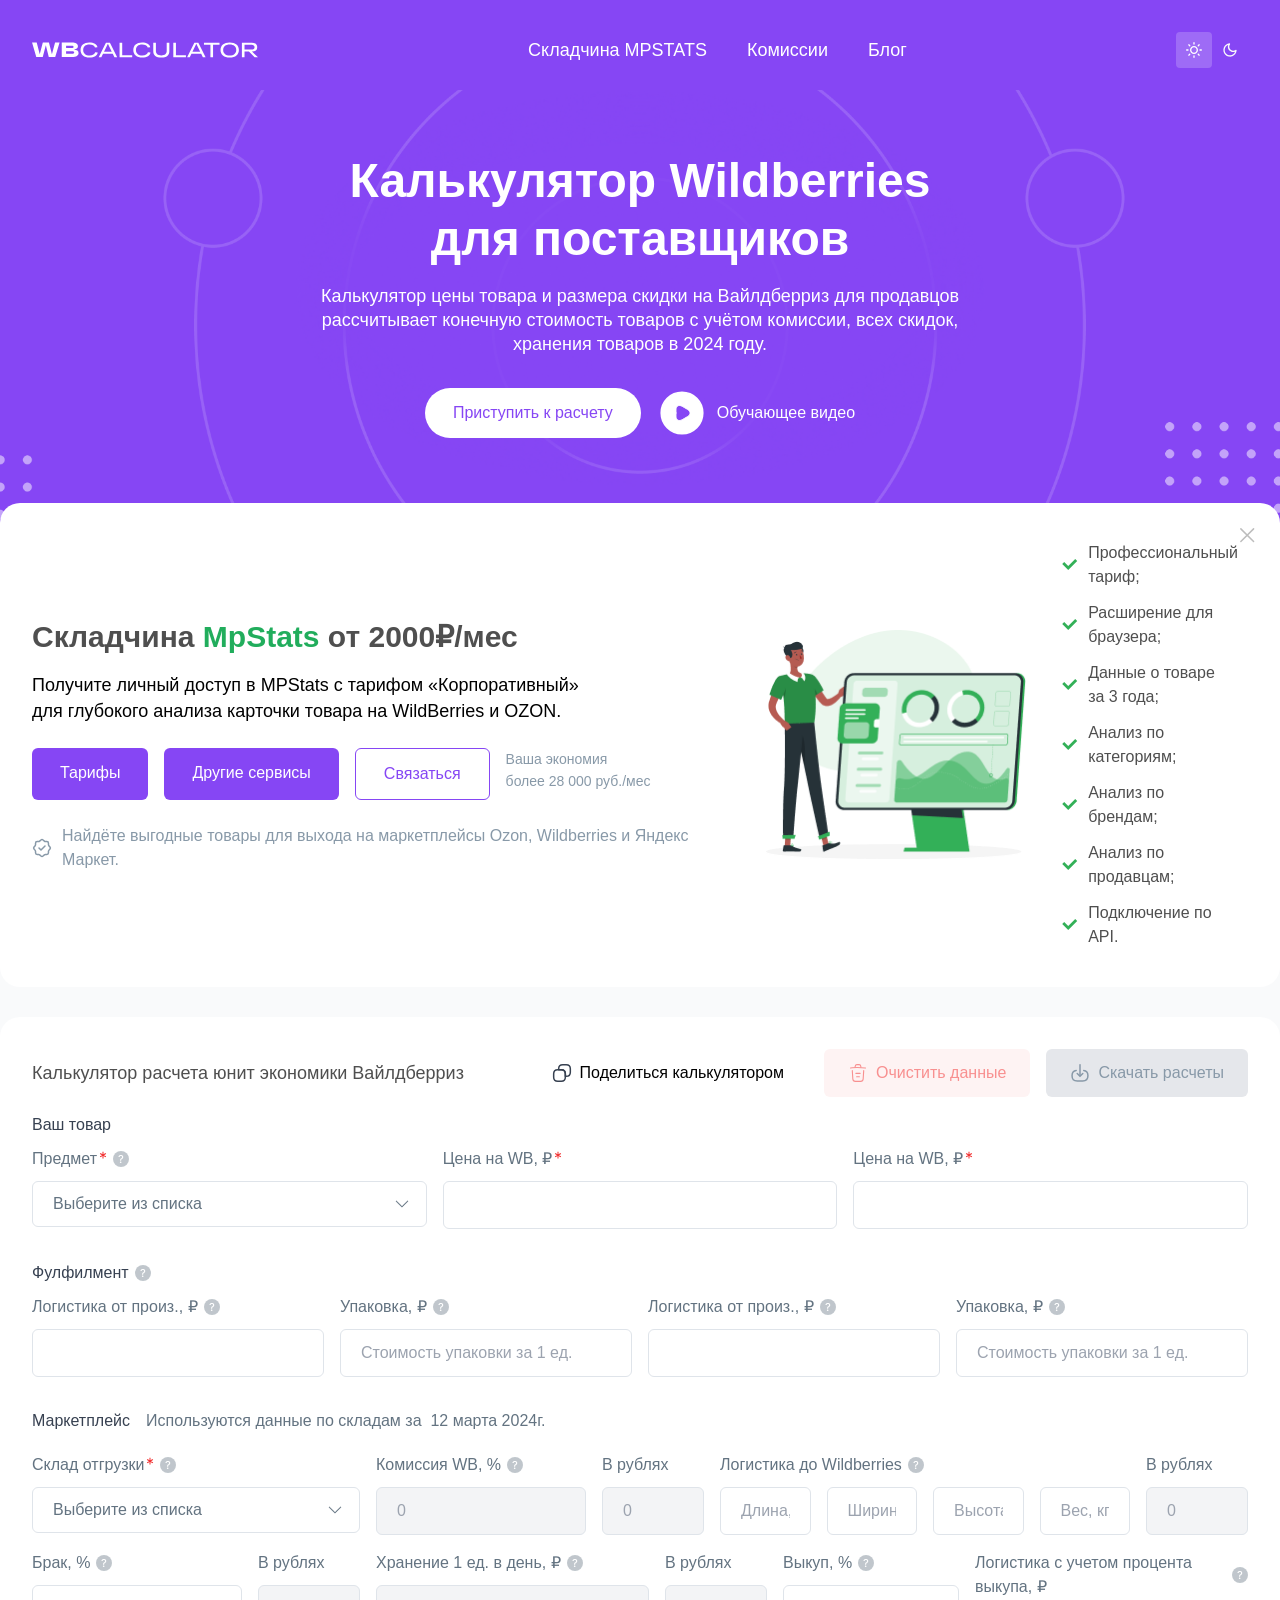
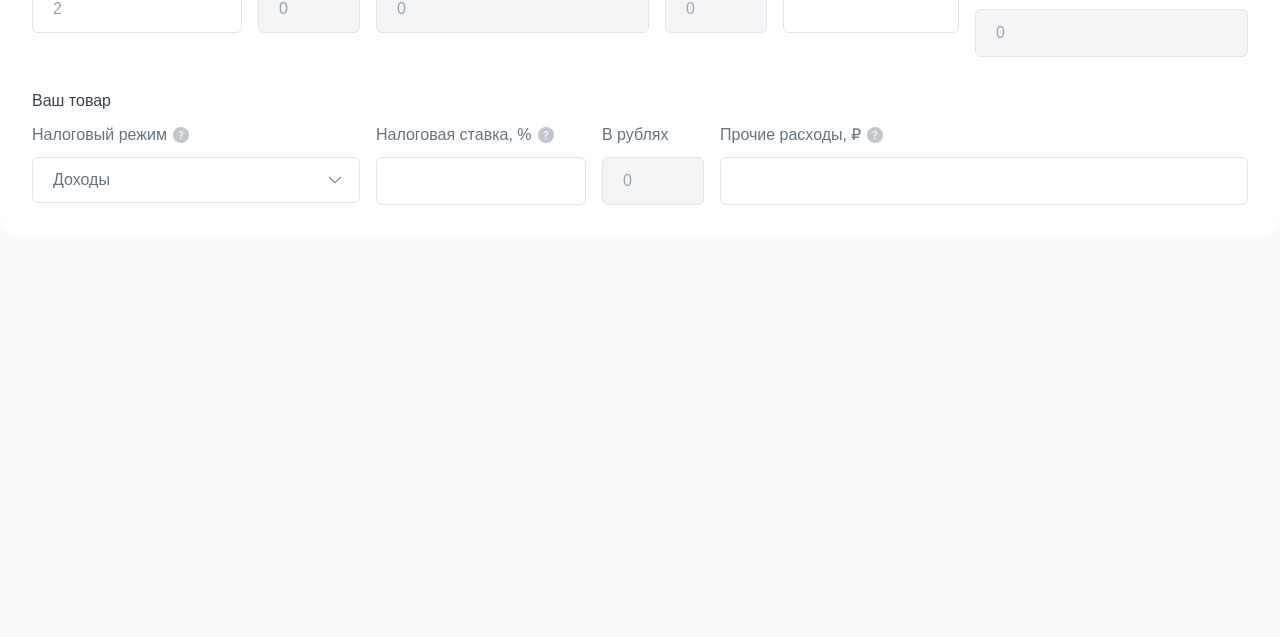
==== commit 14483fac: "S" ====
--- a/index.html
+++ b/index.html
@@ -195,7 +195,7 @@
 										<img class="form-star" src="images/icons/form-star.svg" alt="form-star" width="">
 										<img src="images/icons/question.svg" alt="">
 									</div>
-									<div class="sellect-dropdown relative xsm:w-[220px] w-full">
+									<div class="sellect-dropdown relative w-full">
 										<input class="select-input textBox" type="text" placeholder="Выберите из списка" readonly="">
 										<div
 											class="option border border-gray-2 absolute top-full mt-[10px] z-[60] w-full bg-[#fff] rounded-md pl-3 pr-2 py-[10px] overflow-hidden hidden">
@@ -273,6 +273,186 @@
 									<input class="form-input" type="text" placeholder="Стоимость упаковки за 1 ед.">
 								</div>
 							</div>
+							<div class="flex gap-4 mt-8 mb-[10px]">
+								<h6 class="form-title">Маркетплейс</h6>
+								<p class="form-info">Используются данные по складам за  12 марта 2024г.</p>
+							</div>
+							<div class="flex justify-between gap-4">
+								<div class="flex-1 max-w-[328px]">
+									<div class="flex my-[10px]">
+										<p class="form-info">Склад отгрузки</p>
+										<img class="form-star" src="images/icons/form-star.svg" alt="form-star" width="">
+										<img src="images/icons/question.svg" alt="">
+									</div>
+									<div class="sellect-dropdown relative w-full">
+										<input class="select-input textBox" type="text" placeholder="Выберите из списка" readonly="">
+										<div
+											class="option border border-gray-2 absolute top-full mt-[10px] z-[60] w-full bg-[#fff] rounded-md pl-3 pr-2 py-[10px] overflow-hidden hidden">
+											<div class="option-scroll overflow-y-auto h-[153px] pr-2">
+												<div
+													class="option-item py-[7px] text-base leading-6 text-dark font-normal px-2 cursor-pointer hover:bg-purple-light rounded-md">
+													3D-очки
+												</div>
+												<div
+													class="option-item py-[7px] text-base leading-6 text-dark font-normal px-2 cursor-pointer hover:bg-purple-light rounded-md">
+													3D-очки
+												</div>
+												<div
+													class="option-item py-[7px] text-base leading-6 text-dark font-normal px-2 cursor-pointer hover:bg-purple-light rounded-md">
+													3D-очки
+												</div>
+												<div
+													class="option-item py-[7px] text-base leading-6 text-dark font-normal px-2 cursor-pointer hover:bg-purple-light rounded-md">
+													3D-очки
+												</div>
+												<div
+													class="option-item py-[7px] text-base leading-6 text-dark font-normal px-2 cursor-pointer hover:bg-purple-light rounded-md">
+													3D-очки
+												</div>
+											</div>
+										</div>
+									</div>
+								</div>
+								<div class="flex-1 max-w-[210px] items-center w-full">
+									<div class="flex my-[10px] gap-[6px]">
+										<p class="form-info">Комиссия WB, %</p>
+										<img class="" src="images/icons/question.svg" alt="form-star" width="">
+									</div>
+									<input class="form-input" type="text" disabled placeholder="0">
+								</div>
+								<div class="flex-1 max-w-[102px] w-full">
+									<div class="flex my-[10px]">
+										<p class="form-info">В рублях</p>
+									</div>
+									<input class="form-input" type="text" disabled placeholder="0">
+								</div>
+								<div class="flex-1">
+									<div class="flex my-[10px] gap-[6px]">
+										<p class="form-info">Логистика до Wildberries</p>
+										<img src="images/icons/question.svg" alt="question" width="">
+									</div>
+									<div class="flex gap-4">
+										<input class="form-input max-w-[134px]" type="text" placeholder="Длина, см">
+										<input class="form-input max-w-[134px]" type="text" placeholder="Ширина, см">
+										<input class="form-input max-w-[134px]" type="text" placeholder="Высота, см ">
+										<input class="form-input max-w-[102px]" type="text" placeholder="Вес, кг">
+									</div>
+								</div>
+								<div>
+									<div class="flex my-[10px]">
+										<p class="form-info">В рублях</p>
+									</div>
+									<div class="flex gap-4">
+										<input class="form-input max-w-[102px]" type="text" placeholder="0" disabled>
+									</div>
+								</div>
+							</div>
+							<div class="flex justify-between gap-4 mt-[6px]">
+								<div class="flex-1 max-w-[210px]">
+									<div class="flex my-[10px] gap-[6px] items-center">
+										<p class="form-info">Брак, %</p>
+										<img src="images/icons/question.svg" alt="">
+									</div>
+									<input class="form-input" type="text" placeholder="2">
+								</div>
+								<div class="flex-1 max-w-[102px] items-center w-full">
+									<div class="flex my-[10px]">
+										<p class="form-info">В рублях</p>
+									</div>
+									<input class="form-input" type="text" disabled placeholder="0">
+								</div>
+								<div class="flex-1 max-w-[328px] w-full">
+									<div class="flex my-[10px] gap-[6px]">
+										<p class="form-info">Хранение 1 ед. в день, ₽</p>
+										<img class="" src="images/icons/question.svg" alt="form-star" width="">
+									</div>
+									<input class="form-input" type="text" disabled placeholder="0">
+								</div>
+								<div class="flex-1 max-w-[102px]">
+									<div class="flex my-[10px] gap-[6px]">
+										<p class="form-info">В рублях</p>
+									</div>
+									<div class="flex gap-4">
+										<input class="form-input max-w-[102px]" type="text" disabled placeholder="0">
+									</div>
+								</div>
+								<div class="flex-1 max-w-[176px]">
+									<div class="flex gap-[6px] items-center my-[10px]">
+										<p class="form-info">Выкуп, %</p>
+										<img src="images/icons/question.svg" alt="">
+									</div>
+									<div class="flex gap-4">
+										<input class="form-input" type="text">
+									</div>
+								</div>
+								<div class="flex-1">
+									<div class="flex gap-[6px] items-center my-[10px]">
+										<p class="form-info">Логистика с учетом процента выкупа, ₽</p>
+										<img src="images/icons/question.svg" alt="">
+									</div>
+									<div class="flex gap-4">
+										<input class="form-input" type="text" placeholder="0" disabled>
+									</div>
+								</div>
+							</div>
+
+							<h6 class="form-title mt-8">Ваш товар</h6>
+							<div class="flex justify-between gap-4">
+								<div class="flex-1 max-w-[328px]">
+									<div class="flex my-[10px] gap-[6px]">
+										<p class="form-info">Налоговый режим</p>
+										<img src="images/icons/question.svg" alt="">
+									</div>
+									<div class="sellect-dropdown relative w-full">
+										<input class="select-input textBox" type="text" placeholder="Доходы" readonly="">
+										<div
+											class="option border border-gray-2 absolute top-full mt-[10px] z-[60] w-full bg-[#fff] rounded-md pl-3 pr-2 py-[10px] overflow-hidden hidden">
+											<div class="option-scroll overflow-y-auto h-[153px] pr-2">
+												<div
+													class="option-item py-[7px] text-base leading-6 text-dark font-normal px-2 cursor-pointer hover:bg-purple-light rounded-md">
+													3D-очки
+												</div>
+												<div
+													class="option-item py-[7px] text-base leading-6 text-dark font-normal px-2 cursor-pointer hover:bg-purple-light rounded-md">
+													3D-очки
+												</div>
+												<div
+													class="option-item py-[7px] text-base leading-6 text-dark font-normal px-2 cursor-pointer hover:bg-purple-light rounded-md">
+													3D-очки
+												</div>
+												<div
+													class="option-item py-[7px] text-base leading-6 text-dark font-normal px-2 cursor-pointer hover:bg-purple-light rounded-md">
+													3D-очки
+												</div>
+												<div
+													class="option-item py-[7px] text-base leading-6 text-dark font-normal px-2 cursor-pointer hover:bg-purple-light rounded-md">
+													3D-очки
+												</div>
+											</div>
+										</div>
+									</div>
+								</div>
+								<div class="flex-1 max-w-[210px]">
+									<div class="flex my-[10px] gap-[6px]">
+										<p class="form-info">Налоговая ставка, %</p>
+										<img src="images/icons/question.svg" alt="">
+									</div>
+									<input class="form-input" type="text">
+								</div>
+								<div class="flex-1 max-w-[102px]">
+									<div class="flex my-[10px]">
+										<p class="form-info">В рублях</p>
+									</div>
+									<input class="form-input" type="text" placeholder="0" disabled>
+								</div>
+								<div class="flex-1">
+									<div class="flex my-[10px] gap-[6px]">
+										<p class="form-info">Прочие расходы, ₽</p>
+										<img src="images/icons/question.svg" alt="">
+									</div>
+									<input class="form-input" type="text">
+								</div>
+							</div>
 						</div>
 					</div>
 				</div>
--- a/css/output.css
+++ b/css/output.css
@@ -620,6 +620,10 @@
   margin-bottom: 2rem;
 }
 
+.mb-\[10px\] {
+  margin-bottom: 10px;
+}
+
 .mt-4 {
   margin-top: 1rem;
 }
@@ -648,6 +652,10 @@
   margin-top: 400px;
 }
 
+.mt-\[6px\] {
+  margin-top: 6px;
+}
+
 .flex {
   display: flex;
 }
@@ -664,6 +672,22 @@
   width: 100%;
 }
 
+.max-w-\[102px\] {
+  max-width: 102px;
+}
+
+.max-w-\[134px\] {
+  max-width: 134px;
+}
+
+.max-w-\[210px\] {
+  max-width: 210px;
+}
+
+.max-w-\[328px\] {
+  max-width: 328px;
+}
+
 .max-w-\[666px\] {
   max-width: 666px;
 }
@@ -676,6 +700,18 @@
   max-width: 80%;
 }
 
+.max-w-\[\] {
+  max-width: ;
+}
+
+.max-w-\[10px\] {
+  max-width: 10px;
+}
+
+.max-w-\[176px\] {
+  max-width: 176px;
+}
+
 .flex-1 {
   flex: 1 1 0%;
 }
@@ -718,6 +754,10 @@
 
 .gap-\[6px\] {
   gap: 6px;
+}
+
+.gap-\[\] {
+  gap: ;
 }
 
 .overflow-hidden {
@@ -1137,6 +1177,11 @@
 .form-input::placeholder {
   --tw-text-opacity: 1;
   color: rgb(156 163 175 / var(--tw-text-opacity));
+}
+
+.form-input:disabled {
+  --tw-bg-opacity: 1;
+  background-color: rgb(243 244 246 / var(--tw-bg-opacity));
 }
 
 .select-input {
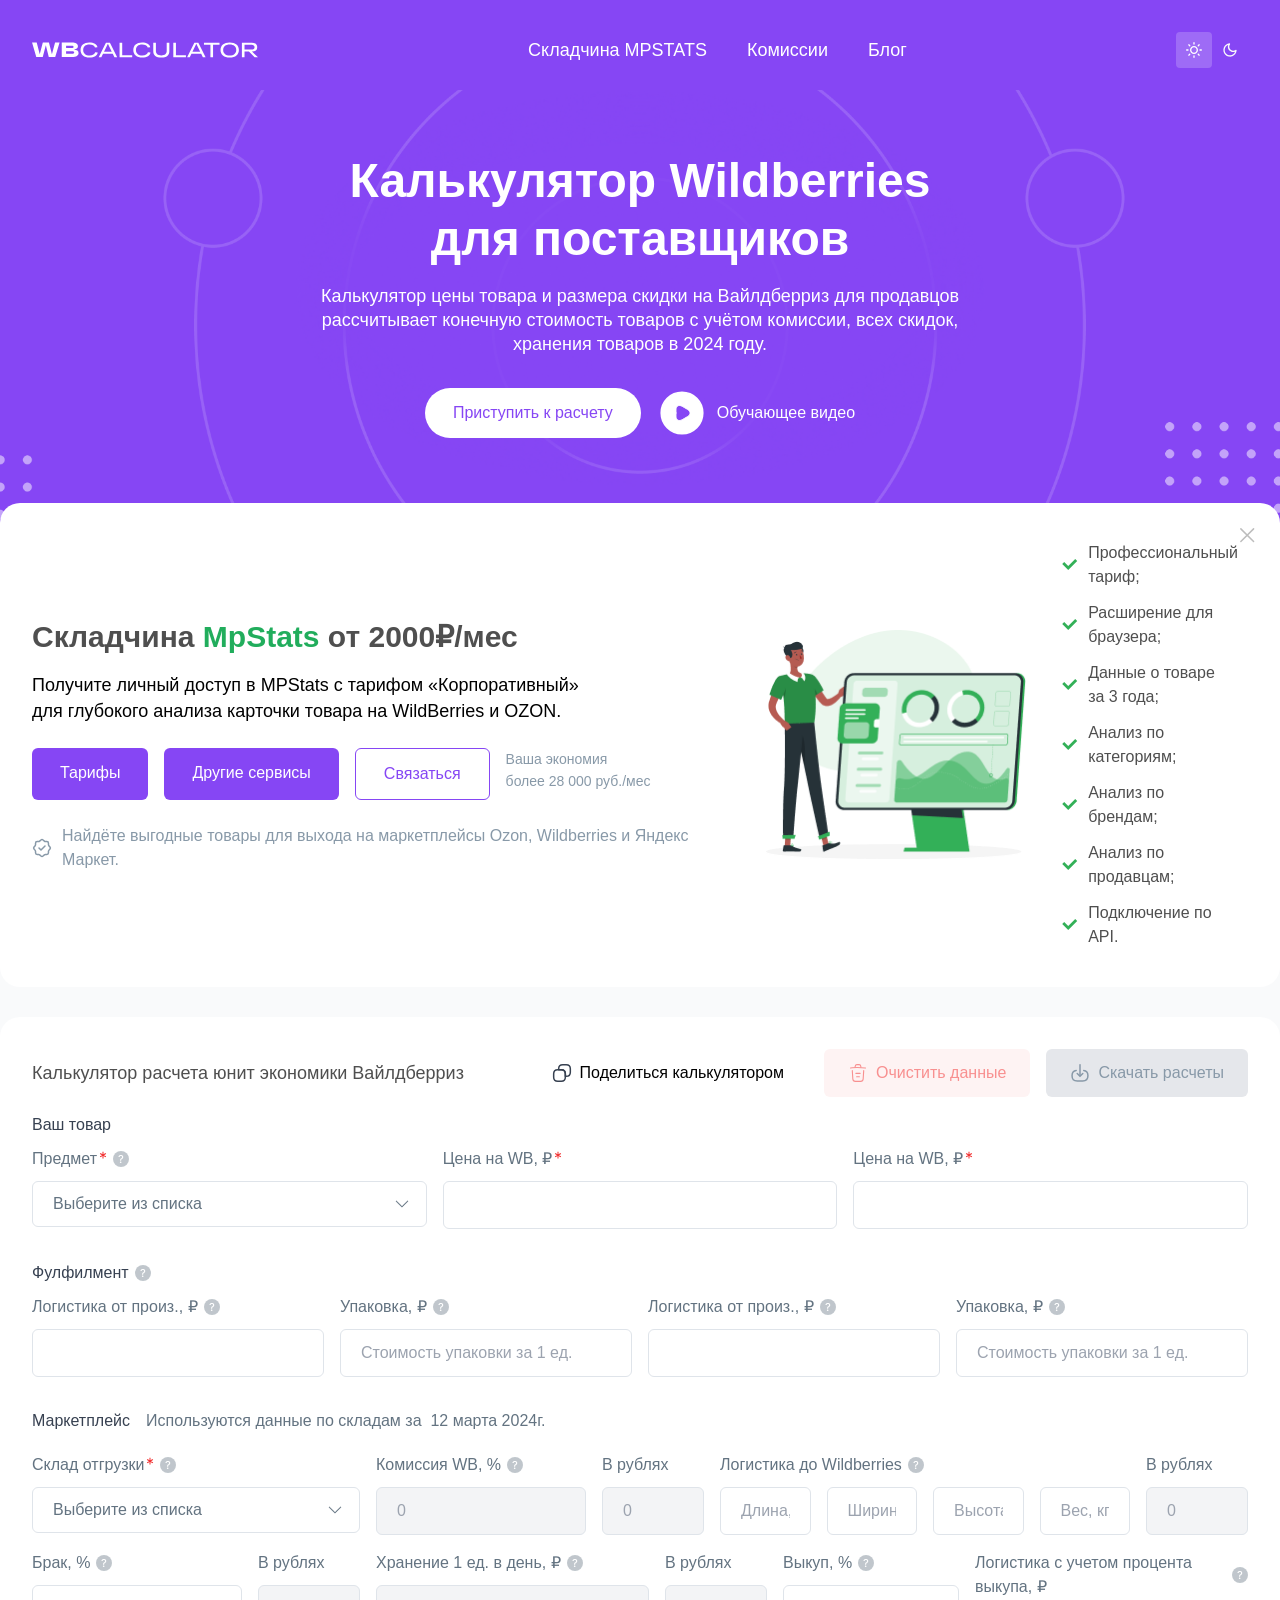
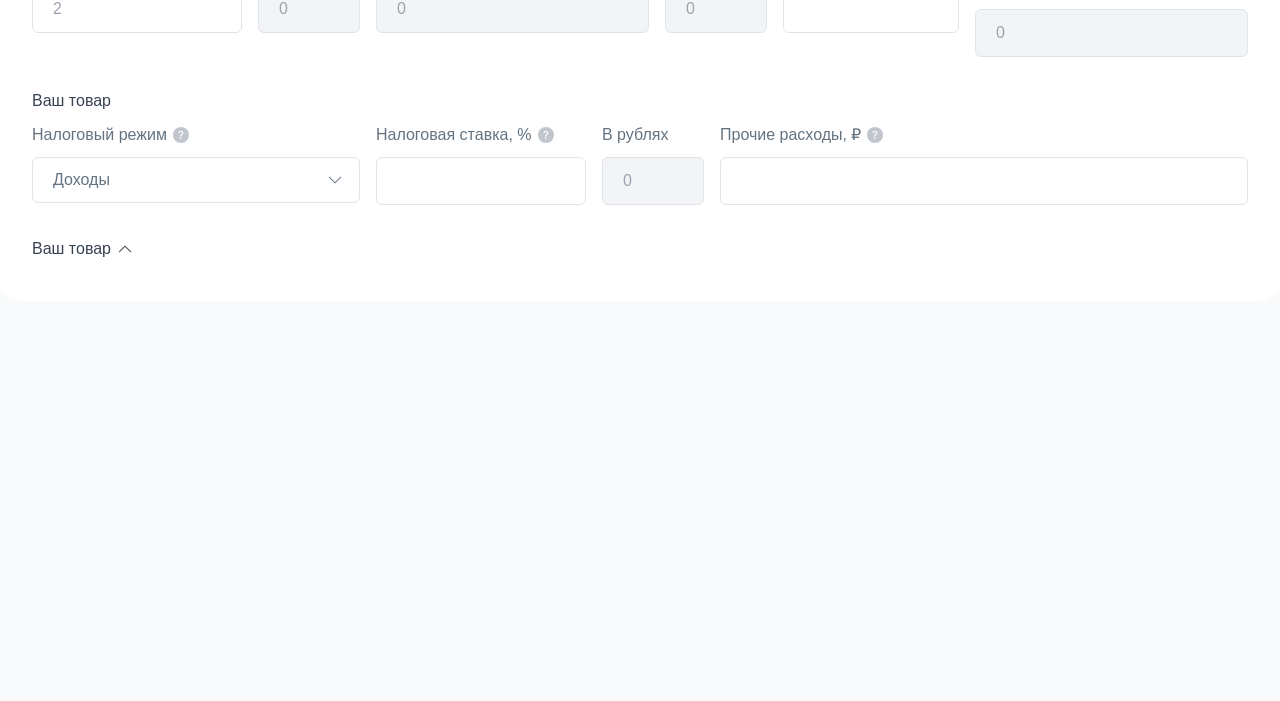
==== commit c8b3a8d1: "S" ====
--- a/index.html
+++ b/index.html
@@ -453,6 +453,65 @@
 									<input class="form-input" type="text">
 								</div>
 							</div>
+							<div class="form-accordion overflow-hidden">
+								<button class="open-box flex items-center gap-[7px] mt-8">
+									<h6 class="form-title">Ваш товар</h6>
+									<svg class="rotate-180 duration-300 transition-all" width="14" height="8" viewBox="0 0 14 8"
+										fill="none" xmlns="http://www.w3.org/2000/svg">
+										<path
+											d="M1.41429 1.03569L1.41428 1.03571L1.41709 1.03846L6.76709 6.26346L7.0011 6.492L7.23403 6.26235L12.584 0.987348L12.584 0.987354L12.5857 0.98569C12.6805 0.890864 12.8195 0.890865 12.9143 0.98569C13.0088 1.08024 13.0091 1.21864 12.9151 1.31345C12.9149 1.31373 12.9146 1.31401 12.9143 1.31429L7.16637 6.96223L7.16636 6.96222L7.16429 6.96429C7.06798 7.06059 7.02312 7.06665 6.99999 7.06665C6.94107 7.06665 6.89002 7.05222 6.82025 6.99909L1.08487 1.36345C0.990872 1.26865 0.991148 1.13024 1.0857 1.03569C1.18052 0.940865 1.31947 0.940865 1.41429 1.03569Z"
+											fill="#374151" stroke="#374151" stroke-width="0.666667" />
+									</svg>
+								</button>
+								<div class="content-box duration-300 origin-top h-0 transition-all">
+									<p class="form-info mt-2 mb-4">Рассчитывайте прибыльность партии исходя из планируемой суммы
+										инвестиций
+										в
+										товар.
+									</p>
+									<div class="flex gap-4 items-end">
+										<div class="max-w-[328px] w-full">
+											<div class="flex my-[10px] gap-[6px]">
+												<p class="form-info">Мои вложения, ₽</p>
+												<img src="images/icons/question.svg" alt="">
+											</div>
+											<input class="form-input " type="text" placeholder="Введите сумму инвестиции">
+										</div>
+										<div
+											class="flex-1 flex flex-col justify-end border border-[#DFE4EA] rounded-md py-[14px] pl-4 pr-[11px]">
+											<div class="flex mb-1 gap-[6px]">
+												<p class="form-info">Кол-во товара</p>
+												<img src="images/icons/question.svg" alt="">
+											</div>
+											<h5 class="font-medium text-base leading-4 text-dark-3">0 шт.</h5>
+										</div>
+										<div
+											class="flex-1 flex flex-col justify-end border border-[#DFE4EA] rounded-md py-[14px] pl-4 pr-[11px]">
+											<div class="flex mb-1 gap-[6px]">
+												<p class="form-info">Выручка</p>
+												<img src="images/icons/question.svg" alt="">
+											</div>
+											<h5 class="font-medium text-base leading-4 text-dark-3">0 ₽</h5>
+										</div>
+										<div
+											class="flex-1 flex flex-col justify-end border border-[#DFE4EA] rounded-md py-[14px] pl-[13px] pr-[11px]">
+											<div class="flex mb-1 gap-[6px]">
+												<p class="form-info">Маржинальная прибыль</p>
+												<img src="images/icons/question.svg" alt="">
+											</div>
+											<h5 class="font-medium text-base leading-4 text-dark-3">0 ₽</h5>
+										</div>
+										<div
+											class="flex-1 flex flex-col justify-end border border-[#DFE4EA] rounded-md py-[14px] pl-4 pr-[11px]">
+											<div class="flex mb-1 gap-[6px]">
+												<p class="form-info">Точка безубыточности</p>
+												<img src="images/icons/question.svg" alt="">
+											</div>
+											<h5 class="font-medium text-base leading-4 text-dark-3">0 шт.</h5>
+										</div>
+									</div>
+								</div>
+							</div>
 						</div>
 					</div>
 				</div>
--- a/css/output.css
+++ b/css/output.css
@@ -612,10 +612,18 @@
   margin-bottom: 10px;
 }
 
+.mb-1 {
+  margin-bottom: 0.25rem;
+}
+
 .mb-3 {
   margin-bottom: 0.75rem;
 }
 
+.mb-4 {
+  margin-bottom: 1rem;
+}
+
 .mb-8 {
   margin-bottom: 2rem;
 }
@@ -624,6 +632,10 @@
   margin-bottom: 10px;
 }
 
+.mt-2 {
+  margin-top: 0.5rem;
+}
+
 .mt-4 {
   margin-top: 1rem;
 }
@@ -664,6 +676,10 @@
   display: none;
 }
 
+.h-0 {
+  height: 0px;
+}
+
 .h-\[153px\] {
   height: 153px;
 }
@@ -680,6 +696,10 @@
   max-width: 134px;
 }
 
+.max-w-\[176px\] {
+  max-width: 176px;
+}
+
 .max-w-\[210px\] {
   max-width: 210px;
 }
@@ -700,30 +720,39 @@
   max-width: 80%;
 }
 
-.max-w-\[\] {
-  max-width: ;
-}
-
-.max-w-\[10px\] {
-  max-width: 10px;
-}
-
-.max-w-\[176px\] {
-  max-width: 176px;
-}
-
 .flex-1 {
   flex: 1 1 0%;
 }
 
+.origin-top {
+  transform-origin: top;
+}
+
+.rotate-180 {
+  --tw-rotate: 180deg;
+  transform: translate(var(--tw-translate-x), var(--tw-translate-y)) rotate(var(--tw-rotate)) skewX(var(--tw-skew-x)) skewY(var(--tw-skew-y)) scaleX(var(--tw-scale-x)) scaleY(var(--tw-scale-y));
+}
+
 .cursor-pointer {
   cursor: pointer;
 }
 
+.flex-col {
+  flex-direction: column;
+}
+
+.items-end {
+  align-items: flex-end;
+}
+
 .items-center {
   align-items: center;
 }
 
+.justify-end {
+  justify-content: flex-end;
+}
+
 .justify-center {
   justify-content: center;
 }
@@ -756,8 +785,8 @@
   gap: 6px;
 }
 
-.gap-\[\] {
-  gap: ;
+.gap-\[7px\] {
+  gap: 7px;
 }
 
 .overflow-hidden {
@@ -786,6 +815,11 @@
 
 .border {
   border-width: 1px;
+}
+
+.border-\[\#DFE4EA\] {
+  --tw-border-opacity: 1;
+  border-color: rgb(223 228 234 / var(--tw-border-opacity));
 }
 
 .border-gray-2 {
@@ -881,6 +915,11 @@
   padding-bottom: 13px;
 }
 
+.py-\[14px\] {
+  padding-top: 14px;
+  padding-bottom: 14px;
+}
+
 .py-\[38px\] {
   padding-top: 38px;
   padding-bottom: 38px;
@@ -907,12 +946,24 @@
   padding-left: 0.75rem;
 }
 
+.pl-4 {
+  padding-left: 1rem;
+}
+
 .pl-8 {
   padding-left: 2rem;
 }
 
+.pl-\[13px\] {
+  padding-left: 13px;
+}
+
 .pr-2 {
   padding-right: 0.5rem;
+}
+
+.pr-\[11px\] {
+  padding-right: 11px;
 }
 
 .pr-\[58px\] {
@@ -980,6 +1031,10 @@
   line-height: 26px;
 }
 
+.leading-4 {
+  line-height: 1rem;
+}
+
 .leading-6 {
   line-height: 1.5rem;
 }
@@ -1006,6 +1061,11 @@
   color: rgb(79 79 79 / var(--tw-text-opacity));
 }
 
+.text-dark-3 {
+  --tw-text-opacity: 1;
+  color: rgb(55 65 81 / var(--tw-text-opacity));
+}
+
 .text-purple {
   --tw-text-opacity: 1;
   color: rgb(134 70 244 / var(--tw-text-opacity));
@@ -1024,6 +1084,12 @@
 .text-white {
   --tw-text-opacity: 1;
   color: rgb(255 255 255 / var(--tw-text-opacity));
+}
+
+.transition-all {
+  transition-property: all;
+  transition-timing-function: cubic-bezier(0.4, 0, 0.2, 1);
+  transition-duration: 150ms;
 }
 
 .duration-200 {
@@ -1246,6 +1312,11 @@
   height: 46px;
 }
 
+.sellect-dropdown.active .select-input {
+  --tw-border-opacity: 1;
+  border-color: rgb(196 181 253 / var(--tw-border-opacity));
+}
+
 .sellect-dropdown::before {
   position: absolute;
   right: 20px;
@@ -1269,10 +1340,9 @@
   transform: translate(var(--tw-translate-x), var(--tw-translate-y)) rotate(var(--tw-rotate)) skewX(var(--tw-skew-x)) skewY(var(--tw-skew-y)) scaleX(var(--tw-scale-x)) scaleY(var(--tw-scale-y));
 }
 
-.sellect-dropdown.active input {
-  border-bottom-right-radius: 0;
-  border-bottom-left-radius: 0;
-  border-bottom: 0;
+.open-box.active svg {
+  --tw-rotate: 0deg;
+  transform: translate(var(--tw-translate-x), var(--tw-translate-y)) rotate(var(--tw-rotate)) skewX(var(--tw-skew-x)) skewY(var(--tw-skew-y)) scaleX(var(--tw-scale-x)) scaleY(var(--tw-scale-y));
 }
 
 .hover\:rotate-180:hover {
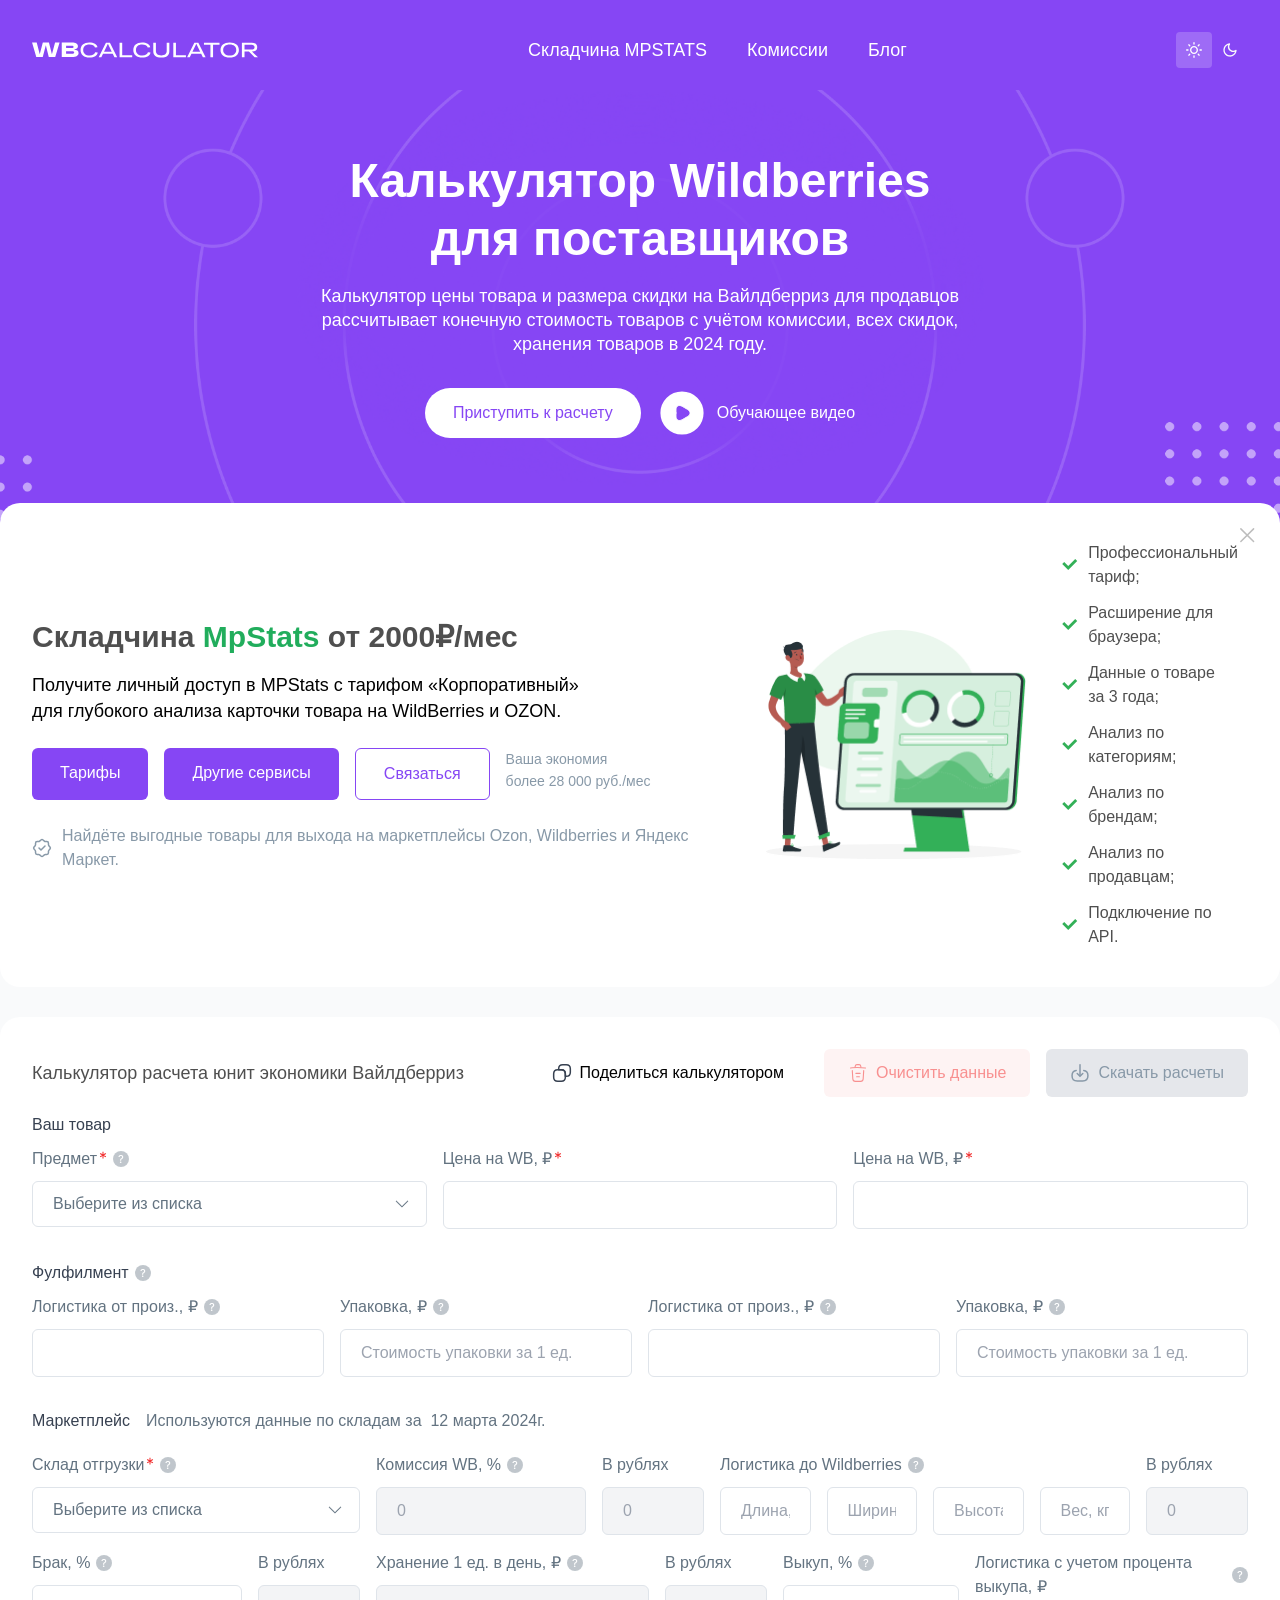
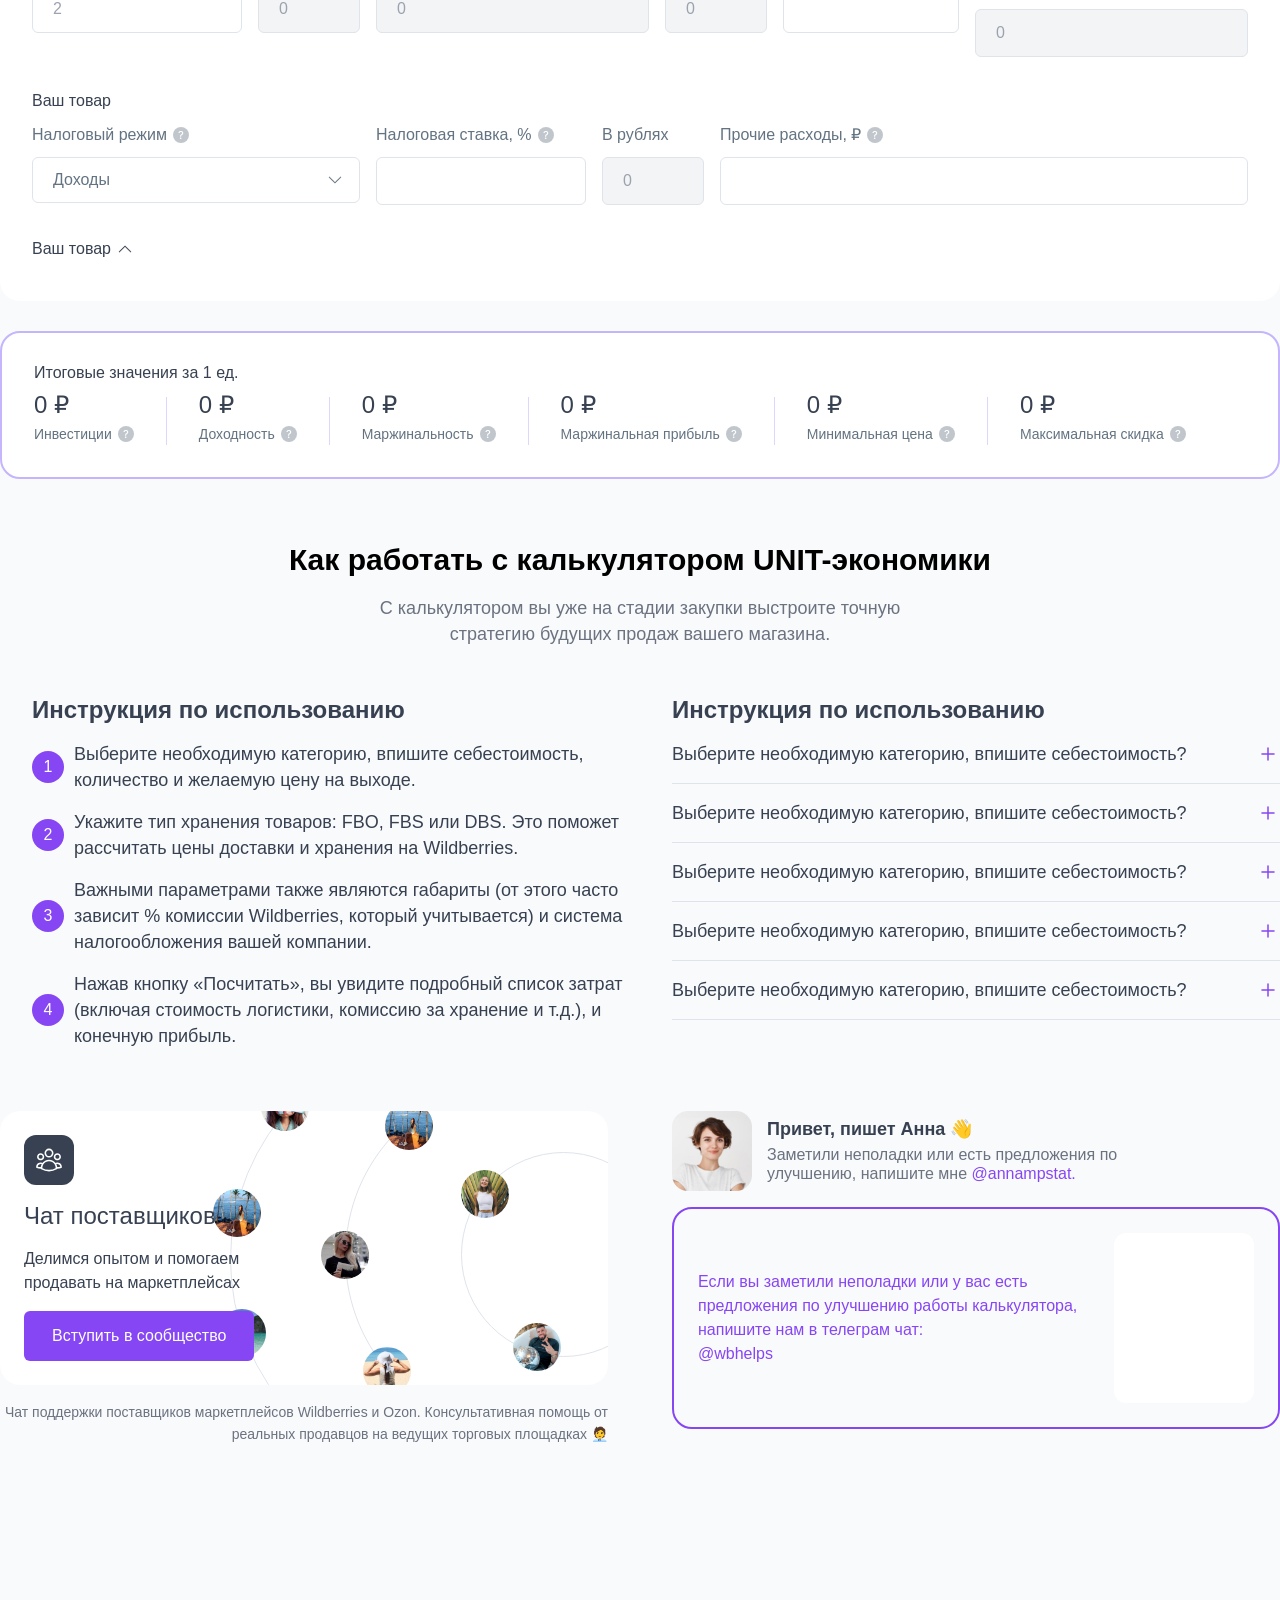
==== commit 1b01e368: "s" ====
--- a/index.html
+++ b/index.html
@@ -517,6 +517,236 @@
 				</div>
 			</section>
 
+			<section class="mt-[30px]">
+				<div class="container">
+					<div class="border-2 border-[#C4B5FD] bg-white p-8 rounded-[20px]">
+						<h6 class="text-dark-3 leading-4 text-base font-medium">Итоговые значения за 1 ед.</h6>
+						<div class="flex items-center gap-0 mt-4">
+							<div class="border-r-[#DDD6FE] border-r pr-8">
+								<h6 class="text-dark-3 leading-4 text-2xl mb-[10px] font-medium">0 ₽</h6>
+								<div class="flex items-center gap-[6px]">
+									<p class="leading-[22px] text-primary text-sm">Инвестиции</p>
+									<img src="images/icons/question.svg" alt="question">
+								</div>
+							</div>
+							<div class="border-r-[#DDD6FE] border-r px-8">
+								<h6 class="text-dark-3 leading-4 text-2xl mb-[10px] font-medium">0 ₽</h6>
+								<div class="flex items-center gap-[6px]">
+									<p class="leading-[22px] text-primary text-sm">Доходность</p>
+									<img src="images/icons/question.svg" alt="question">
+								</div>
+							</div>
+							<div class="border-r-[#DDD6FE] border-r px-8">
+								<h6 class="text-dark-3 leading-4 text-2xl mb-[10px] font-medium">0 ₽</h6>
+								<div class="flex items-center gap-[6px]">
+									<p class="leading-[22px] text-primary text-sm">Маржинальность</p>
+									<img src="images/icons/question.svg" alt="question">
+								</div>
+							</div>
+							<div class="border-r-[#DDD6FE] border-r px-8">
+								<h6 class="text-dark-3 leading-4 text-2xl mb-[10px] font-medium">0 ₽</h6>
+								<div class="flex items-center gap-[6px]">
+									<p class="leading-[22px] text-primary text-sm">Маржинальная прибыль</p>
+									<img src="images/icons/question.svg" alt="question">
+								</div>
+							</div>
+							<div class="border-r-[#DDD6FE] border-r px-8">
+								<h6 class="text-dark-3 leading-4 text-2xl mb-[10px] font-medium">0 ₽</h6>
+								<div class="flex items-center gap-[6px]">
+									<p class="leading-[22px] text-primary text-sm">Минимальная цена</p>
+									<img src="images/icons/question.svg" alt="question">
+								</div>
+							</div>
+							<div class="px-8">
+								<h6 class="text-dark-3 leading-4 text-2xl mb-[10px] font-medium">0 ₽</h6>
+								<div class="flex items-center gap-[6px]">
+									<p class="leading-[22px] text-primary text-sm">Максимальная скидка</p>
+									<img src="images/icons/question.svg" alt="question">
+								</div>
+							</div>
+						</div>
+					</div>
+				</div>
+			</section>
+
+			<section class="mt-[62px]">
+				<div class="container">
+					<div class="text-center mb-12">
+						<h4 class="font-bold text-[30px] leading-[38px]">Как работать с калькулятором UNIT-экономики</h4>
+						<p class="max-w-[45%] mx-auto leading-26 text-lg text-[#6B7280] mt-4">С калькулятором вы уже на стадии
+							закупки выстроите точную
+							стратегию будущих продаж вашего магазина.</p>
+					</div>
+
+					<div class="flex items-start justify-between gap-8">
+						<div class="flex-1 pl-8">
+							<h6 class="leading-[30px] text-2xl text-dark-3 font-semibold">Инструкция по использованию</h6>
+							<div class="space-y-4 mt-4">
+								<div class="flex items-center gap-[10px]">
+									<div
+										class="flex items-center justify-center flex-col min-w-8 h-8 bg-purple rounded-full text-base leading-6 text-white">
+										1</div>
+									<p class="leading-26 text-lg text-dark-3">Выберите необходимую категорию, впишите себестоимость,
+										количество и желаемую цену на
+										выходе.</p>
+								</div>
+
+								<div class="flex items-center gap-[10px]">
+									<div
+										class="flex items-center justify-center flex-col min-w-8 h-8 bg-purple rounded-full text-base leading-6 text-white">
+										2</div>
+									<p class="leading-26 text-lg text-dark-3">Укажите тип хранения товаров: FBO, FBS или DBS. Это поможет
+										рассчитать цены доставки и хранения на Wildberries.</p>
+								</div>
+
+								<div class="flex items-center gap-[10px]">
+									<div
+										class="flex items-center justify-center flex-col min-w-8 h-8 bg-purple rounded-full text-base leading-6 text-white">
+										3</div>
+									<p class="leading-26 text-lg text-dark-3">Важными параметрами также являются габариты (от этого часто
+										зависит % комиссии Wildberries, который учитывается) и
+										система налогообложения вашей компании.</p>
+								</div>
+								<div class="flex items-center gap-[10px]">
+									<div
+										class="flex items-center justify-center flex-col min-w-8 h-8 bg-purple rounded-full text-base leading-6 text-white">
+										4</div>
+									<p class="leading-26 text-lg text-dark-3">Нажав кнопку «Посчитать», вы увидите подробный список затрат
+										(включая стоимость логистики, комиссию за хранение и т.д.),
+										и конечную прибыль.</p>
+								</div>
+							</div>
+						</div>
+						<div class="flex-1">
+							<h6 class="leading-[30px] text-2xl text-dark-3 font-semibold">Инструкция по использованию</h6>
+							<div class="accordion border-b border-[#dfe4ea] py-4">
+								<div
+									class="accordion-header text-dark-3 hover:text-purple justify-between flex items-center cursor-pointer">
+									<p class="text-lg leading-26 ">Выберите необходимую категорию, впишите себестоимость?</p>
+									<img class="accordion-header__icon-plus" src="images/icons/add.svg" alt="add icon">
+									<img class="accordion-header__icon-minus hidden" src="images/icons/minus.svg" alt="add icon">
+								</div>
+								<div class="accordion-content hidden mt-4">
+									<p class="text-primary text-base leading-6">
+										Вот вам яркий пример современных тенденций — убеждённость некоторых оппонентов требует определения и
+										уточнения
+										стандартных подходов. Равным образом, начало повседневной работы по формированию позиции.
+									</p>
+								</div>
+							</div>
+
+							<div class="accordion border-b border-[#dfe4ea] py-4">
+								<div
+									class="accordion-header text-dark-3 hover:text-purple justify-between flex items-center cursor-pointer">
+									<p class="text-lg leading-26 ">Выберите необходимую категорию, впишите себестоимость?</p>
+									<img class="accordion-header__icon-plus" src="images/icons/add.svg" alt="add icon">
+									<img class="accordion-header__icon-minus hidden" src="images/icons/minus.svg" alt="add icon">
+								</div>
+								<div class="accordion-content hidden mt-4">
+									<p class="text-primary text-base leading-6">
+										Вот вам яркий пример современных тенденций — убеждённость некоторых оппонентов требует определения и
+										уточнения
+										стандартных подходов. Равным образом, начало повседневной работы по формированию позиции.
+									</p>
+								</div>
+							</div>
+
+							<div class="accordion border-b border-[#dfe4ea] py-4">
+								<div
+									class="accordion-header text-dark-3 hover:text-purple justify-between flex items-center cursor-pointer">
+									<p class="text-lg leading-26 ">Выберите необходимую категорию, впишите себестоимость?</p>
+									<img class="accordion-header__icon-plus" src="images/icons/add.svg" alt="add icon">
+									<img class="accordion-header__icon-minus hidden" src="images/icons/minus.svg" alt="add icon">
+								</div>
+								<div class="accordion-content hidden mt-4">
+									<p class="text-primary text-base leading-6">
+										Вот вам яркий пример современных тенденций — убеждённость некоторых оппонентов требует определения и
+										уточнения
+										стандартных подходов. Равным образом, начало повседневной работы по формированию позиции.
+									</p>
+								</div>
+							</div>
+							<div class="accordion border-b border-[#dfe4ea] py-4">
+								<div
+									class="accordion-header text-dark-3 hover:text-purple justify-between flex items-center cursor-pointer">
+									<p class="text-lg leading-26 ">Выберите необходимую категорию, впишите себестоимость?</p>
+									<img class="accordion-header__icon-plus" src="images/icons/add.svg" alt="add icon">
+									<img class="accordion-header__icon-minus hidden" src="images/icons/minus.svg" alt="add icon">
+								</div>
+								<div class="accordion-content hidden mt-4">
+									<p class="text-primary text-base leading-6">
+										Вот вам яркий пример современных тенденций — убеждённость некоторых оппонентов требует определения и
+										уточнения
+										стандартных подходов. Равным образом, начало повседневной работы по формированию позиции.
+									</p>
+								</div>
+							</div>
+							<div class="accordion border-b border-[#dfe4ea] py-4">
+								<div
+									class="accordion-header text-dark-3 hover:text-purple justify-between flex items-center cursor-pointer">
+									<p class="text-lg leading-26 ">Выберите необходимую категорию, впишите себестоимость?</p>
+									<img class="accordion-header__icon-plus" src="images/icons/add.svg" alt="add icon">
+									<img class="accordion-header__icon-minus hidden" src="images/icons/minus.svg" alt="add icon">
+								</div>
+								<div class="accordion-content hidden mt-4">
+									<p class="text-primary text-base leading-6">
+										Вот вам яркий пример современных тенденций — убеждённость некоторых оппонентов требует определения и
+										уточнения
+										стандартных подходов. Равным образом, начало повседневной работы по формированию позиции.
+									</p>
+								</div>
+							</div>
+						</div>
+					</div>
+
+					<div class="flex justify-between gap-[64px] mt-[62px]">
+						<div class="flex-1">
+							<div class="bg-chat-bg bg-no-repeat bg-contain bg-right bg-white p-6 rounded-[20px]">
+								<div class="py-[13px] px-3 rounded-xl bg-dark-3 mb-4 w-fit">
+									<img src="images/icons/users-group.svg" alt="users-group" width="26" height="23">
+								</div>
+								<h5 class="text-dark-3 leading-[30px] text-2xl">Чат поставщиков</h5>
+								<p class="leading-6 text-dark-3 my-4">
+									Делимся опытом и помогаем <br>
+									продавать на маркетплейсах
+								</p>
+								<a class="btn inline-block" href="#!">Вступить в сообщество</a>
+							</div>
+							<p class="text-[#6B7280] mt-4 leading-[22px] text-sm text-right">Чат поддержки поставщиков маркетплейсов
+								Wildberries и Ozon.
+								Консультативная помощь от реальных
+								продавцов на ведущих
+								торговых площадках 🧑‍💼</p>
+						</div>
+						<div class="flex-1">
+							<div class="flex items-center gap-[15px]">
+								<img src="images/foto.png" alt="foto" width="80" height="80">
+								<div>
+									<h6 class="leading-5 text-dark-3 text-lg font-semibold mb-[6px]">Привет, пишет Анна 👋</h6>
+									<p class="font-medium text-base leading-[19px] text-[#6B7280]">
+										Заметили неполадки или есть предложения по <br> улучшению, напишите мне <a class="text-purple"
+											href="#!">@annampstat.</a>
+									</p>
+								</div>
+							</div>
+
+							<div class="border-2 mt-4 border-purple rounded-[20px] p-6 flex justify-between gap-4 items-center">
+								<div>
+									<p class="text-purple leading-6 text-base max-w-[405px]">
+										Если вы заметили неполадки или у вас есть
+										предложения по улучшению работы калькулятора,
+										напишите нам в телеграм чат:
+									</p>
+									<a class="font-medium leading-6 text-purple" href="#!">@wbhelps</a>
+								</div>
+								<div class="bg-white rounded-xl min-w-[140px] h-[170px]"></div>
+							</div>
+						</div>
+					</div>
+
+				</div>
+			</section>
+
 		</main>
 
 		<!-- footer -->
--- a/css/output.css
+++ b/css/output.css
@@ -607,6 +607,11 @@
   margin-right: auto;
 }
 
+.my-4 {
+  margin-top: 1rem;
+  margin-bottom: 1rem;
+}
+
 .my-\[10px\] {
   margin-top: 10px;
   margin-bottom: 10px;
@@ -616,6 +621,10 @@
   margin-bottom: 0.25rem;
 }
 
+.mb-12 {
+  margin-bottom: 3rem;
+}
+
 .mb-3 {
   margin-bottom: 0.75rem;
 }
@@ -664,10 +673,26 @@
   margin-top: 400px;
 }
 
+.mt-\[62px\] {
+  margin-top: 62px;
+}
+
 .mt-\[6px\] {
   margin-top: 6px;
 }
 
+.mb-\[\] {
+  margin-bottom: ;
+}
+
+.mb-\[6px\] {
+  margin-bottom: 6px;
+}
+
+.inline-block {
+  display: inline-block;
+}
+
 .flex {
   display: flex;
 }
@@ -680,14 +705,47 @@
   height: 0px;
 }
 
+.h-8 {
+  height: 2rem;
+}
+
 .h-\[153px\] {
   height: 153px;
 }
 
+.h-\[\] {
+  height: ;
+}
+
+.h-\[140px\] {
+  height: 140px;
+}
+
+.h-\[170px\] {
+  height: 170px;
+}
+
+.w-fit {
+  width: -moz-fit-content;
+  width: fit-content;
+}
+
 .w-full {
   width: 100%;
 }
 
+.w-\[140px\] {
+  width: 140px;
+}
+
+.min-w-8 {
+  min-width: 2rem;
+}
+
+.min-w-\[140px\] {
+  min-width: 140px;
+}
+
 .max-w-\[102px\] {
   max-width: 102px;
 }
@@ -708,6 +766,10 @@
   max-width: 328px;
 }
 
+.max-w-\[45\%\] {
+  max-width: 45%;
+}
+
 .max-w-\[666px\] {
   max-width: 666px;
 }
@@ -718,6 +780,14 @@
 
 .max-w-\[80\%\] {
   max-width: 80%;
+}
+
+.max-w-\[400px\] {
+  max-width: 400px;
+}
+
+.max-w-\[405px\] {
+  max-width: 405px;
 }
 
 .flex-1 {
@@ -741,6 +811,10 @@
   flex-direction: column;
 }
 
+.items-start {
+  align-items: flex-start;
+}
+
 .items-end {
   align-items: flex-end;
 }
@@ -761,6 +835,10 @@
   justify-content: space-between;
 }
 
+.gap-0 {
+  gap: 0px;
+}
+
 .gap-10 {
   gap: 2.5rem;
 }
@@ -773,6 +851,10 @@
   gap: 1rem;
 }
 
+.gap-8 {
+  gap: 2rem;
+}
+
 .gap-9 {
   gap: 2.25rem;
 }
@@ -789,6 +871,20 @@
   gap: 7px;
 }
 
+.gap-\[15px\] {
+  gap: 15px;
+}
+
+.gap-\[64px\] {
+  gap: 64px;
+}
+
+.space-y-4 > :not([hidden]) ~ :not([hidden]) {
+  --tw-space-y-reverse: 0;
+  margin-top: calc(1rem * calc(1 - var(--tw-space-y-reverse)));
+  margin-bottom: calc(1rem * var(--tw-space-y-reverse));
+}
+
 .overflow-hidden {
   overflow: hidden;
 }
@@ -797,6 +893,10 @@
   overflow-y: auto;
 }
 
+.text-balance {
+  text-wrap: balance;
+}
+
 .rounded-\[20px\] {
   border-radius: 20px;
 }
@@ -813,8 +913,33 @@
   border-radius: 0.375rem;
 }
 
+.rounded-xl {
+  border-radius: 0.75rem;
+}
+
+.rounded-sm {
+  border-radius: 0.125rem;
+}
+
 .border {
   border-width: 1px;
+}
+
+.border-2 {
+  border-width: 2px;
+}
+
+.border-b {
+  border-bottom-width: 1px;
+}
+
+.border-r {
+  border-right-width: 1px;
+}
+
+.border-\[\#C4B5FD\] {
+  --tw-border-opacity: 1;
+  border-color: rgb(196 181 253 / var(--tw-border-opacity));
 }
 
 .border-\[\#DFE4EA\] {
@@ -822,11 +947,26 @@
   border-color: rgb(223 228 234 / var(--tw-border-opacity));
 }
 
+.border-\[\#dfe4ea\] {
+  --tw-border-opacity: 1;
+  border-color: rgb(223 228 234 / var(--tw-border-opacity));
+}
+
 .border-gray-2 {
   --tw-border-opacity: 1;
   border-color: rgb(243 244 246 / var(--tw-border-opacity));
 }
 
+.border-purple {
+  --tw-border-opacity: 1;
+  border-color: rgb(134 70 244 / var(--tw-border-opacity));
+}
+
+.border-r-\[\#DDD6FE\] {
+  --tw-border-opacity: 1;
+  border-right-color: rgb(221 214 254 / var(--tw-border-opacity));
+}
+
 .bg-\[\#FFFFFF33\] {
   background-color: #FFFFFF33;
 }
@@ -836,6 +976,11 @@
   background-color: rgb(255 255 255 / var(--tw-bg-opacity));
 }
 
+.bg-dark-3 {
+  --tw-bg-opacity: 1;
+  background-color: rgb(55 65 81 / var(--tw-bg-opacity));
+}
+
 .bg-gray-3 {
   --tw-bg-opacity: 1;
   background-color: rgb(229 231 235 / var(--tw-bg-opacity));
@@ -856,6 +1001,10 @@
   background-color: rgb(255 255 255 / var(--tw-bg-opacity));
 }
 
+.bg-chat-bg {
+  background-image: url(../images/chat-bg.svg);
+}
+
 .bg-hero-bg {
   background-image: url(../images/hero-bg.png);
 }
@@ -864,12 +1013,24 @@
   background-size: cover;
 }
 
+.bg-contain {
+  background-size: contain;
+}
+
 .bg-center {
   background-position: center;
 }
 
+.bg-right {
+  background-position: right;
+}
+
 .bg-no-repeat {
   background-repeat: no-repeat;
+}
+
+.p-6 {
+  padding: 1.5rem;
 }
 
 .p-8 {
@@ -885,6 +1046,11 @@
   padding-right: 0.5rem;
 }
 
+.px-3 {
+  padding-left: 0.75rem;
+  padding-right: 0.75rem;
+}
+
 .px-6 {
   padding-left: 1.5rem;
   padding-right: 1.5rem;
@@ -905,6 +1071,11 @@
   padding-bottom: 0.75rem;
 }
 
+.py-4 {
+  padding-top: 1rem;
+  padding-bottom: 1rem;
+}
+
 .py-\[10px\] {
   padding-top: 10px;
   padding-bottom: 10px;
@@ -930,6 +1101,11 @@
   padding-bottom: 7px;
 }
 
+.py-\[60px\] {
+  padding-top: 60px;
+  padding-bottom: 60px;
+}
+
 .pb-6 {
   padding-bottom: 1.5rem;
 }
@@ -962,6 +1138,10 @@
   padding-right: 0.5rem;
 }
 
+.pr-8 {
+  padding-right: 2rem;
+}
+
 .pr-\[11px\] {
   padding-right: 11px;
 }
@@ -984,6 +1164,15 @@
 
 .text-center {
   text-align: center;
+}
+
+.text-right {
+  text-align: right;
+}
+
+.text-2xl {
+  font-size: 1.5rem;
+  line-height: 2rem;
 }
 
 .text-3xl {
@@ -996,6 +1185,10 @@
   line-height: 1;
 }
 
+.text-\[30px\] {
+  font-size: 30px;
+}
+
 .text-base {
   font-size: 1rem;
   line-height: 1.5rem;
@@ -1043,6 +1236,10 @@
   line-height: 22px;
 }
 
+.leading-\[30px\] {
+  line-height: 30px;
+}
+
 .leading-\[38px\] {
   line-height: 38px;
 }
@@ -1051,11 +1248,32 @@
   line-height: 58px;
 }
 
+.leading-3 {
+  line-height: .75rem;
+}
+
+.leading-5 {
+  line-height: 1.25rem;
+}
+
+.leading-\[\] {
+  line-height: ;
+}
+
+.leading-\[19px\] {
+  line-height: 19px;
+}
+
 .text-\[\#21ad5c\] {
   --tw-text-opacity: 1;
   color: rgb(33 173 92 / var(--tw-text-opacity));
 }
 
+.text-\[\#6B7280\] {
+  --tw-text-opacity: 1;
+  color: rgb(107 114 128 / var(--tw-text-opacity));
+}
+
 .text-dark {
   --tw-text-opacity: 1;
   color: rgb(79 79 79 / var(--tw-text-opacity));
@@ -1066,6 +1284,11 @@
   color: rgb(55 65 81 / var(--tw-text-opacity));
 }
 
+.text-primary {
+  --tw-text-opacity: 1;
+  color: rgb(99 115 129 / var(--tw-text-opacity));
+}
+
 .text-purple {
   --tw-text-opacity: 1;
   color: rgb(134 70 244 / var(--tw-text-opacity));
@@ -1084,6 +1307,11 @@
 .text-white {
   --tw-text-opacity: 1;
   color: rgb(255 255 255 / var(--tw-text-opacity));
+}
+
+.text-gray-3 {
+  --tw-text-opacity: 1;
+  color: rgb(229 231 235 / var(--tw-text-opacity));
 }
 
 .transition-all {
@@ -1397,4 +1625,4 @@
 .focus\:text-white:focus {
   --tw-text-opacity: 1;
   color: rgb(255 255 255 / var(--tw-text-opacity));
-}+}
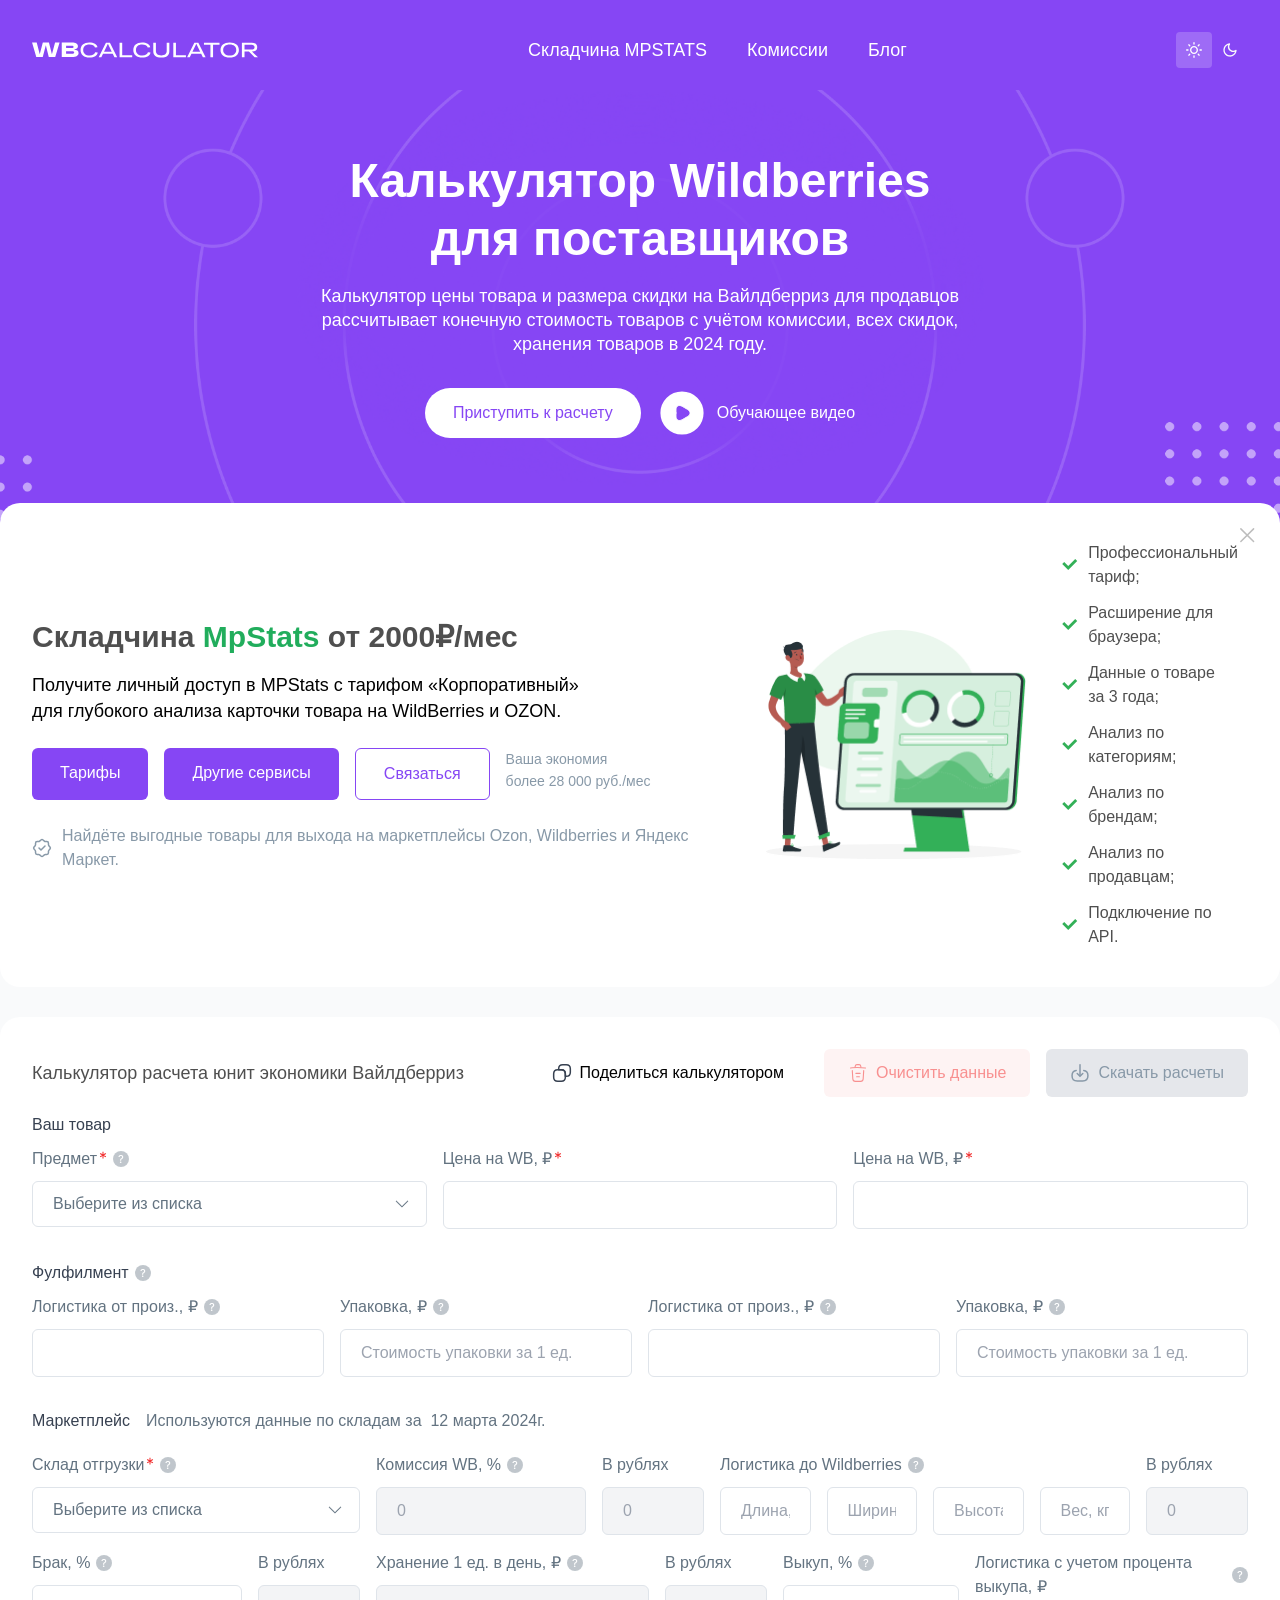
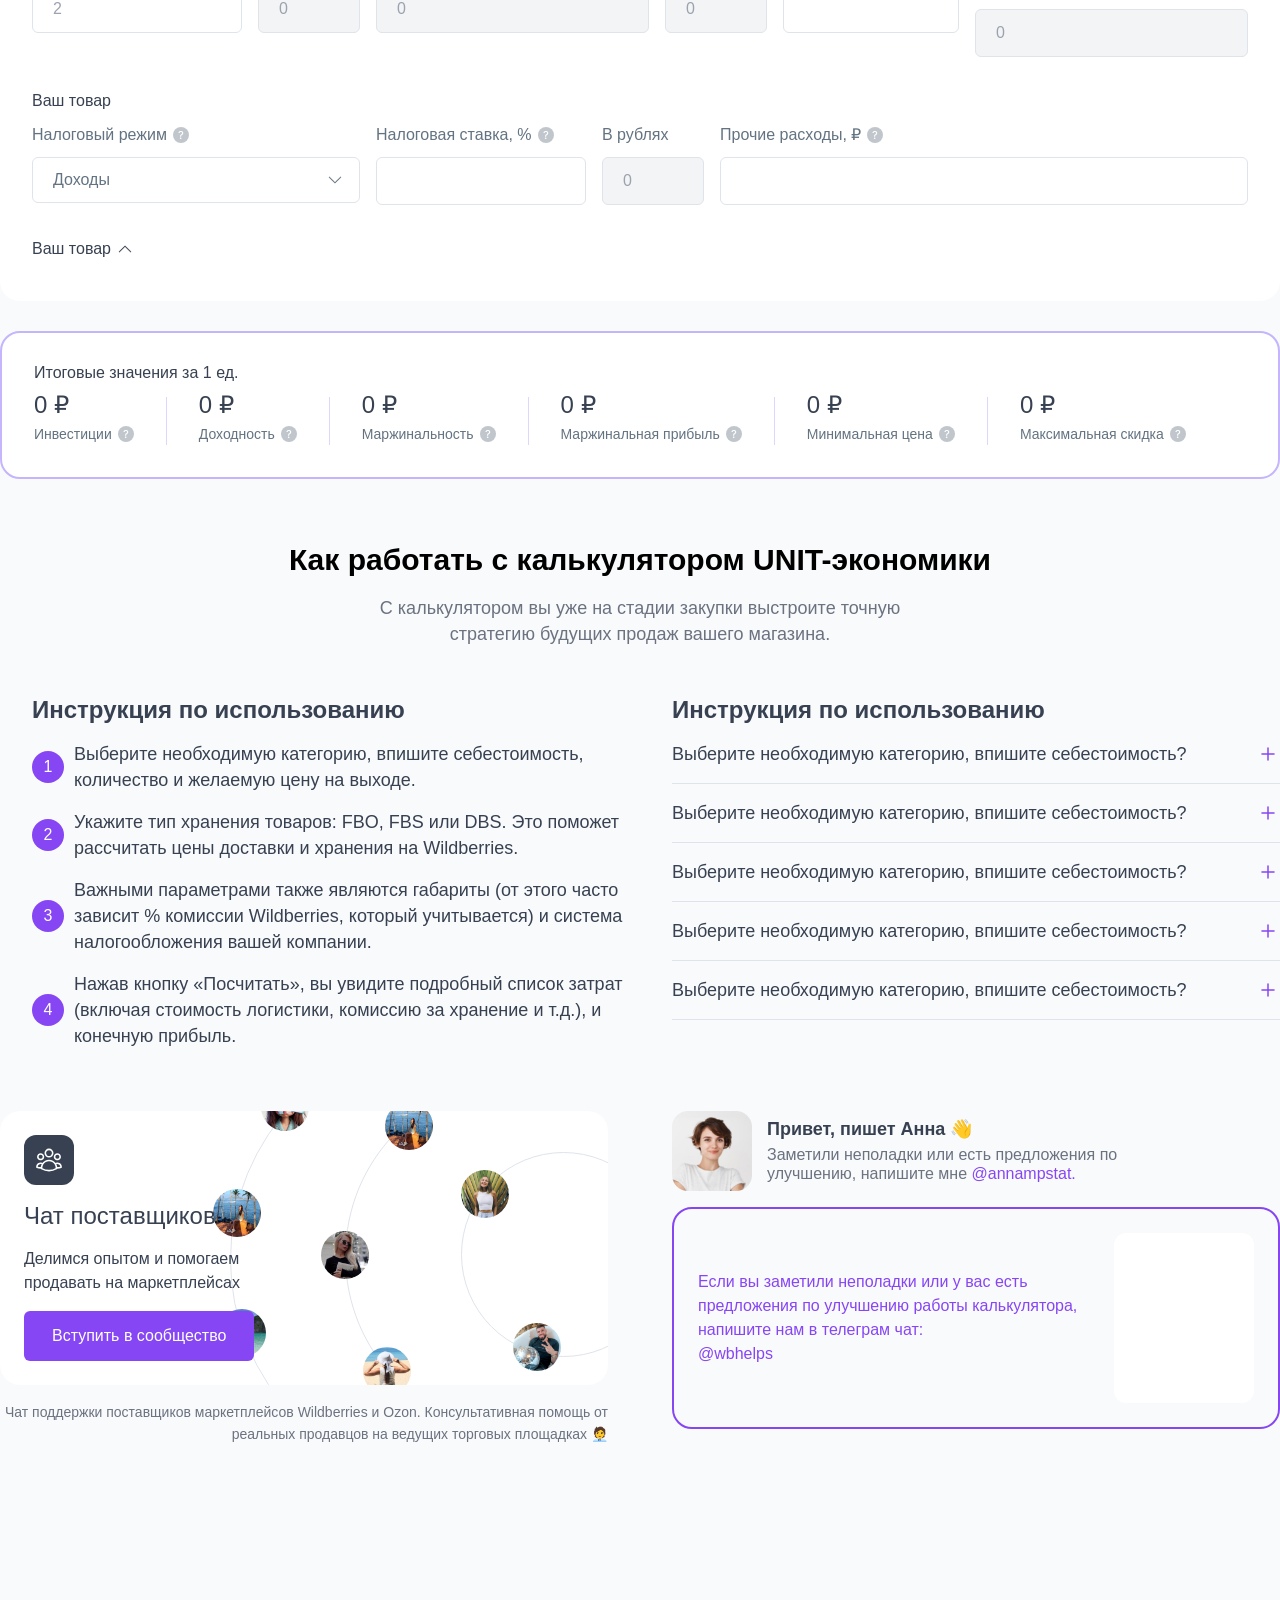
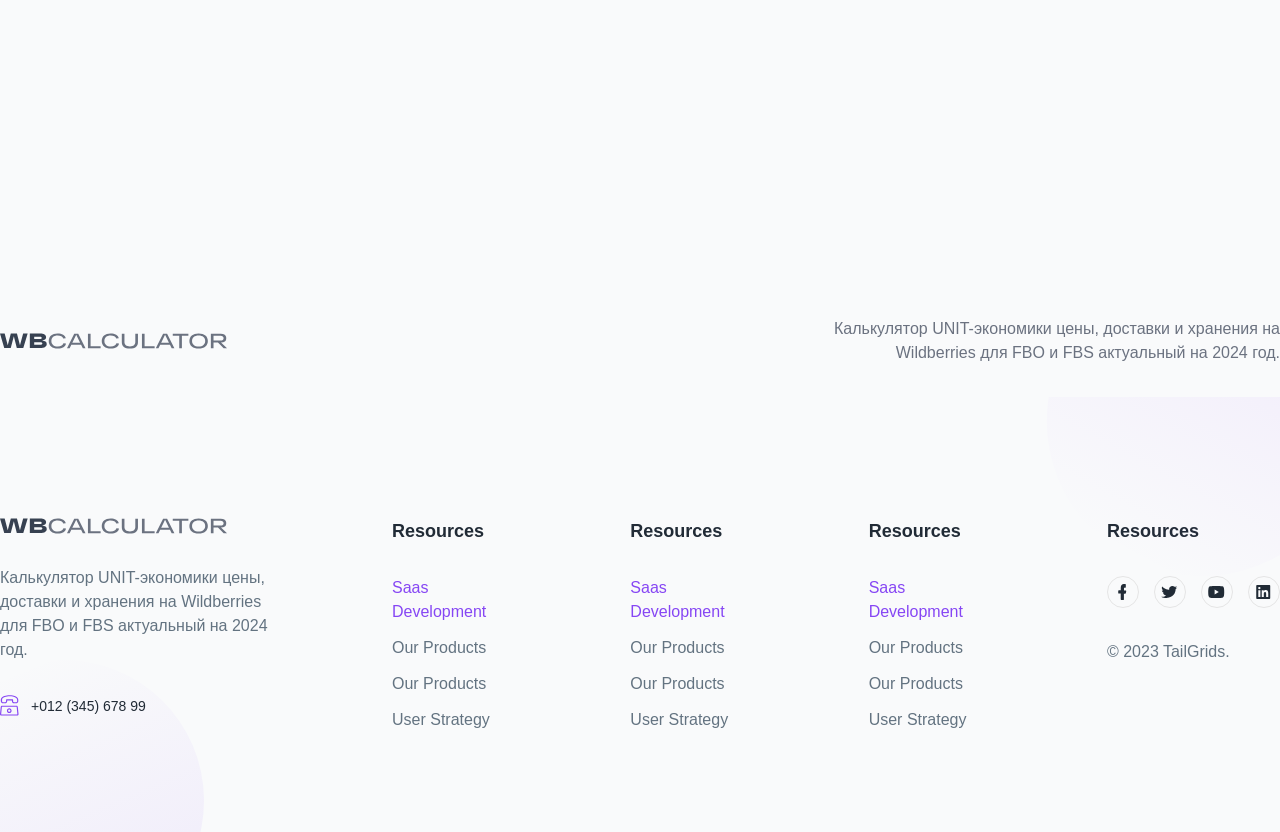
==== commit 94d40cd9: "s" ====
--- a/index.html
+++ b/index.html
@@ -729,7 +729,6 @@
 									</p>
 								</div>
 							</div>
-
 							<div class="border-2 mt-4 border-purple rounded-[20px] p-6 flex justify-between gap-4 items-center">
 								<div>
 									<p class="text-purple leading-6 text-base max-w-[405px]">
@@ -743,15 +742,134 @@
 							</div>
 						</div>
 					</div>
-
 				</div>
 			</section>
 
 		</main>
 
 		<!-- footer -->
-		<footer class="mt-[400px]">
-
+		<footer class="mt-[440px] relative">
+			<div class="container">
+				<div class="flex justify-between items-center py-8">
+					<a href="#!">
+						<img src="images/icons/footer-logo.svg" alt="footer-logo">
+					</a>
+					<p class="text-[#6B7280] leading-6 max-w-[453px] text-right">Калькулятор UNIT-экономики цены, доставки и
+						хранения
+						на Wildberries для FBO и FBS актуальный на 2024 год.</p>
+				</div>
+			</div>
+
+			<div class="pt-[121px] pb-[100px] footer-bottom overflow-hidden relative">
+				<div class="container flex items-start gap-[122px] justify-between">
+					<div class="max-w-[270px]">
+						<a href="#!">
+							<img src="images/icons/footer-logo.svg" alt="footer-logo">
+						</a>
+
+						<p class="leading-6 text-[#637381] py-8">
+							Калькулятор UNIT-экономики цены, доставки и хранения на Wildberries для FBO и FBS актуальный на 2024 год.
+						</p>
+						<a class="flex items-center gap-3 text-[#212B36] leading-6 font-medium text-sm" href="#!">
+							<img src="images/icons/phone-icon.svg" alt="">
+							<span>+012 (345) 678 99</span>
+						</a>
+					</div>
+
+					<div>
+						<h5 class="text-[#212B36] text-lg leading-26 font-semibold mb-8">Resources</h5>
+						<ul>
+							<li>
+								<a class="text-base inline-block mb-3 leading-6 text-[#8646F4]" href="#!">Saas Development</a>
+							</li>
+							<li>
+								<a class="text-base inline-block mb-3 leading-6 text-[#637381]" href="#!">Our Products</a>
+							</li>
+							<li>
+								<a class="text-base inline-block mb-3 leading-6 text-[#637381]" href="#!">Our Products</a>
+							</li>
+							<li>
+								<a class="text-base inline-block leading-6 text-[#637381]" href="#!">User Strategy</a>
+							</li>
+						</ul>
+					</div>
+
+					<div>
+						<h5 class="text-[#212B36] text-lg leading-26 font-semibold mb-8">Resources</h5>
+						<ul>
+							<li>
+								<a class="text-base inline-block mb-3 leading-6 text-[#8646F4]" href="#!">Saas Development</a>
+							</li>
+							<li>
+								<a class="text-base inline-block mb-3 leading-6 text-[#637381]" href="#!">Our Products</a>
+							</li>
+							<li>
+								<a class="text-base inline-block mb-3 leading-6 text-[#637381]" href="#!">Our Products</a>
+							</li>
+							<li>
+								<a class="text-base inline-block leading-6 text-[#637381]" href="#!">User Strategy</a>
+							</li>
+						</ul>
+					</div>
+
+					<div>
+						<h5 class="text-[#212B36] text-lg leading-26 font-semibold mb-8">Resources</h5>
+						<ul>
+							<li>
+								<a class="text-base inline-block mb-3 leading-6 text-[#8646F4]" href="#!">Saas Development</a>
+							</li>
+							<li>
+								<a class="text-base inline-block mb-3 leading-6 text-[#637381]" href="#!">Our Products</a>
+							</li>
+							<li>
+								<a class="text-base inline-block mb-3 leading-6 text-[#637381]" href="#!">Our Products</a>
+							</li>
+							<li>
+								<a class="text-base inline-block leading-6 text-[#637381]" href="#!">User Strategy</a>
+							</li>
+						</ul>
+					</div>
+
+					<div>
+						<h5 class="text-[#212B36] text-lg leading-26 font-semibold mb-8">Resources</h5>
+						<div class="my-8 flex gap-[15px]">
+							<a href="#!"
+								class="soccial-media duration-300 hover:bg-purple hover:border-transparent w-8 h-8 flex items-center justify-center rounded-full border border-[#E5E5E5]">
+								<svg width="9" height="16" viewBox="0 0 9 16" fill="none" xmlns="http://www.w3.org/2000/svg">
+									<path
+										d="M7.66668 6.4H6.42685H5.98405V5.88387V4.28387V3.76774H6.42685H7.35672C7.60026 3.76774 7.79952 3.56129 7.79952 3.25161V0.516129C7.79952 0.232258 7.6224 0 7.35672 0H5.74051C3.99145 0 2.77375 1.44516 2.77375 3.5871V5.83226V6.34839H2.33096H0.82544C0.51548 6.34839 0.227661 6.63226 0.227661 7.04516V8.90323C0.227661 9.26452 0.4712 9.6 0.82544 9.6H2.28668H2.72948V10.1161V15.3032C2.72948 15.6645 2.97301 16 3.32725 16H5.40841C5.54125 16 5.65195 15.9226 5.74051 15.8194C5.82907 15.7161 5.89549 15.5355 5.89549 15.3806V10.1419V9.62581H6.36043H7.35672C7.64454 9.62581 7.86594 9.41935 7.91022 9.10968V9.08387V9.05806L8.22018 7.27742C8.24232 7.09677 8.22018 6.89032 8.08734 6.68387C8.04306 6.55484 7.8438 6.42581 7.66668 6.4Z"
+										fill="#212B36" />
+								</svg>
+							</a>
+							<a href="#!"
+								class="soccial-media duration-300 hover:bg-purple hover:border-transparent w-8 h-8 flex items-center justify-center rounded-full border border-[#E5E5E5]">
+								<svg width="17" height="12" viewBox="0 0 17 12" fill="none" xmlns="http://www.w3.org/2000/svg">
+									<path
+										d="M14.447 2.06654L15.4277 0.939335C15.7115 0.634051 15.789 0.399217 15.8148 0.2818C15.0406 0.704501 14.318 0.845401 13.8535 0.845401H13.6728L13.5696 0.751468C12.9502 0.258317 12.176 0 11.3502 0C9.54379 0 8.12444 1.36204 8.12444 2.93542C8.12444 3.02935 8.12444 3.17025 8.15024 3.26419L8.22766 3.73386L7.68572 3.71037C4.3825 3.61644 1.67282 1.03327 1.23411 0.587084C0.511532 1.76125 0.924435 2.88845 1.36314 3.59296L2.24056 4.90802L0.847016 4.20352C0.872822 5.18982 1.28573 5.96477 2.08573 6.52838L2.7825 6.99804L2.08573 7.25636C2.52444 8.45401 3.50508 8.94716 4.22766 9.13503L5.1825 9.36986L4.27927 9.93346C2.83411 10.8728 1.02766 10.8024 0.227661 10.7319C1.85347 11.7652 3.78895 12 5.13089 12C6.13734 12 6.88573 11.9061 7.06637 11.8356C14.2922 10.2857 14.6277 4.41487 14.6277 3.2407V3.07632L14.7825 2.98239C15.6599 2.23092 16.0212 1.8317 16.2277 1.59687C16.1502 1.62035 16.047 1.66732 15.9438 1.6908L14.447 2.06654Z"
+										fill="#212B36" />
+								</svg>
+							</a>
+							<a href="#!"
+								class="soccial-media duration-300 hover:bg-purple hover:border-transparent w-8 h-8 flex items-center justify-center rounded-full border border-[#E5E5E5]">
+								<svg width="17" height="12" viewBox="0 0 17 12" fill="none" xmlns="http://www.w3.org/2000/svg">
+									<path
+										d="M15.8922 1.88018C15.7115 1.13364 15.1696 0.552995 14.4728 0.359447C13.2341 6.59222e-08 8.22766 0 8.22766 0C8.22766 0 3.22121 6.59222e-08 1.9825 0.359447C1.28573 0.552995 0.74379 1.13364 0.563145 1.88018C0.227661 3.23502 0.227661 6 0.227661 6C0.227661 6 0.227661 8.79263 0.563145 10.1198C0.74379 10.8664 1.28573 11.447 1.9825 11.6406C3.22121 12 8.22766 12 8.22766 12C8.22766 12 13.2341 12 14.4728 11.6406C15.1696 11.447 15.7115 10.8664 15.8922 10.1198C16.2277 8.79263 16.2277 6 16.2277 6C16.2277 6 16.2277 3.23502 15.8922 1.88018ZM6.62766 8.57143V3.42857L10.7825 6L6.62766 8.57143Z"
+										fill="#212B36" />
+								</svg>
+							</a>
+							<a href="#!"
+								class="soccial-media duration-300 hover:bg-purple hover:border-transparent w-8 h-8 flex items-center justify-center rounded-full border border-[#E5E5E5]">
+								<svg width="15" height="14" viewBox="0 0 15 14" fill="none" xmlns="http://www.w3.org/2000/svg">
+									<path
+										d="M13.2491 0H1.2485C0.681368 0 0.227661 0.451613 0.227661 1.01613V12.9839C0.227661 13.5258 0.681368 14 1.2485 14H13.2037C13.7708 14 14.2245 13.5484 14.2245 12.9839V0.993548C14.2699 0.451613 13.8162 0 13.2491 0ZM4.37908 11.9H2.31471V5.23871H4.37908V11.9ZM3.33556 4.3129C2.65499 4.3129 2.13323 3.77097 2.13323 3.11613C2.13323 2.46129 2.67768 1.91935 3.33556 1.91935C3.99343 1.91935 4.53788 2.46129 4.53788 3.11613C4.53788 3.77097 4.0388 4.3129 3.33556 4.3129ZM12.2055 11.9H10.1412V8.67097C10.1412 7.90323 10.1185 6.8871 9.05227 6.8871C7.96337 6.8871 7.80457 7.74516 7.80457 8.60323V11.9H5.7402V5.23871H7.7592V6.16452H7.78189C8.0768 5.62258 8.73467 5.08065 9.75551 5.08065C11.8653 5.08065 12.2509 6.43548 12.2509 8.2871V11.9H12.2055Z"
+										fill="#212B36" />
+								</svg>
+							</a>
+						</div>
+						<p class="leading-6 text-base text-[#637381]">© 2023 TailGrids.</p>
+					</div>
+				</div>
+			</div>
 		</footer>
 
 	</div>
--- a/css/output.css
+++ b/css/output.css
@@ -612,6 +612,11 @@
   margin-bottom: 1rem;
 }
 
+.my-8 {
+  margin-top: 2rem;
+  margin-bottom: 2rem;
+}
+
 .my-\[10px\] {
   margin-top: 10px;
   margin-bottom: 10px;
@@ -641,6 +646,10 @@
   margin-bottom: 10px;
 }
 
+.mb-\[6px\] {
+  margin-bottom: 6px;
+}
+
 .mt-2 {
   margin-top: 0.5rem;
 }
@@ -669,8 +678,8 @@
   margin-top: 30px;
 }
 
-.mt-\[400px\] {
-  margin-top: 400px;
+.mt-\[440px\] {
+  margin-top: 440px;
 }
 
 .mt-\[62px\] {
@@ -681,14 +690,6 @@
   margin-top: 6px;
 }
 
-.mb-\[\] {
-  margin-bottom: ;
-}
-
-.mb-\[6px\] {
-  margin-bottom: 6px;
-}
-
 .inline-block {
   display: inline-block;
 }
@@ -713,16 +714,12 @@
   height: 153px;
 }
 
-.h-\[\] {
-  height: ;
-}
-
-.h-\[140px\] {
-  height: 140px;
-}
-
 .h-\[170px\] {
   height: 170px;
+}
+
+.w-8 {
+  width: 2rem;
 }
 
 .w-fit {
@@ -734,10 +731,6 @@
   width: 100%;
 }
 
-.w-\[140px\] {
-  width: 140px;
-}
-
 .min-w-8 {
   min-width: 2rem;
 }
@@ -762,14 +755,26 @@
   max-width: 210px;
 }
 
+.max-w-\[270px\] {
+  max-width: 270px;
+}
+
 .max-w-\[328px\] {
   max-width: 328px;
 }
 
+.max-w-\[405px\] {
+  max-width: 405px;
+}
+
 .max-w-\[45\%\] {
   max-width: 45%;
 }
 
+.max-w-\[453px\] {
+  max-width: 453px;
+}
+
 .max-w-\[666px\] {
   max-width: 666px;
 }
@@ -780,14 +785,6 @@
 
 .max-w-\[80\%\] {
   max-width: 80%;
-}
-
-.max-w-\[400px\] {
-  max-width: 400px;
-}
-
-.max-w-\[405px\] {
-  max-width: 405px;
 }
 
 .flex-1 {
@@ -847,6 +844,10 @@
   gap: 0.5rem;
 }
 
+.gap-3 {
+  gap: 0.75rem;
+}
+
 .gap-4 {
   gap: 1rem;
 }
@@ -863,20 +864,24 @@
   gap: 10px;
 }
 
+.gap-\[122px\] {
+  gap: 122px;
+}
+
+.gap-\[15px\] {
+  gap: 15px;
+}
+
+.gap-\[64px\] {
+  gap: 64px;
+}
+
 .gap-\[6px\] {
   gap: 6px;
 }
 
 .gap-\[7px\] {
   gap: 7px;
-}
-
-.gap-\[15px\] {
-  gap: 15px;
-}
-
-.gap-\[64px\] {
-  gap: 64px;
 }
 
 .space-y-4 > :not([hidden]) ~ :not([hidden]) {
@@ -893,10 +898,6 @@
   overflow-y: auto;
 }
 
-.text-balance {
-  text-wrap: balance;
-}
-
 .rounded-\[20px\] {
   border-radius: 20px;
 }
@@ -915,10 +916,6 @@
 
 .rounded-xl {
   border-radius: 0.75rem;
-}
-
-.rounded-sm {
-  border-radius: 0.125rem;
 }
 
 .border {
@@ -947,6 +944,11 @@
   border-color: rgb(223 228 234 / var(--tw-border-opacity));
 }
 
+.border-\[\#E5E5E5\] {
+  --tw-border-opacity: 1;
+  border-color: rgb(229 229 229 / var(--tw-border-opacity));
+}
+
 .border-\[\#dfe4ea\] {
   --tw-border-opacity: 1;
   border-color: rgb(223 228 234 / var(--tw-border-opacity));
@@ -1009,12 +1011,12 @@
   background-image: url(../images/hero-bg.png);
 }
 
+.bg-contain {
+  background-size: contain;
+}
+
 .bg-cover {
   background-size: cover;
-}
-
-.bg-contain {
-  background-size: contain;
 }
 
 .bg-center {
@@ -1076,6 +1078,11 @@
   padding-bottom: 1rem;
 }
 
+.py-8 {
+  padding-top: 2rem;
+  padding-bottom: 2rem;
+}
+
 .py-\[10px\] {
   padding-top: 10px;
   padding-bottom: 10px;
@@ -1101,15 +1108,14 @@
   padding-bottom: 7px;
 }
 
-.py-\[60px\] {
-  padding-top: 60px;
-  padding-bottom: 60px;
-}
-
 .pb-6 {
   padding-bottom: 1.5rem;
 }
 
+.pb-\[100px\] {
+  padding-bottom: 100px;
+}
+
 .pb-\[212px\] {
   padding-bottom: 212px;
 }
@@ -1156,6 +1162,10 @@
 
 .pt-8 {
   padding-top: 2rem;
+}
+
+.pt-\[121px\] {
+  padding-top: 121px;
 }
 
 .pt-\[62px\] {
@@ -1228,10 +1238,18 @@
   line-height: 1rem;
 }
 
+.leading-5 {
+  line-height: 1.25rem;
+}
+
 .leading-6 {
   line-height: 1.5rem;
 }
 
+.leading-\[19px\] {
+  line-height: 19px;
+}
+
 .leading-\[22px\] {
   line-height: 22px;
 }
@@ -1248,20 +1266,9 @@
   line-height: 58px;
 }
 
-.leading-3 {
-  line-height: .75rem;
-}
-
-.leading-5 {
-  line-height: 1.25rem;
-}
-
-.leading-\[\] {
-  line-height: ;
-}
-
-.leading-\[19px\] {
-  line-height: 19px;
+.text-\[\#212B36\] {
+  --tw-text-opacity: 1;
+  color: rgb(33 43 54 / var(--tw-text-opacity));
 }
 
 .text-\[\#21ad5c\] {
@@ -1269,11 +1276,21 @@
   color: rgb(33 173 92 / var(--tw-text-opacity));
 }
 
+.text-\[\#637381\] {
+  --tw-text-opacity: 1;
+  color: rgb(99 115 129 / var(--tw-text-opacity));
+}
+
 .text-\[\#6B7280\] {
   --tw-text-opacity: 1;
   color: rgb(107 114 128 / var(--tw-text-opacity));
 }
 
+.text-\[\#8646F4\] {
+  --tw-text-opacity: 1;
+  color: rgb(134 70 244 / var(--tw-text-opacity));
+}
+
 .text-dark {
   --tw-text-opacity: 1;
   color: rgb(79 79 79 / var(--tw-text-opacity));
@@ -1307,11 +1324,6 @@
 .text-white {
   --tw-text-opacity: 1;
   color: rgb(255 255 255 / var(--tw-text-opacity));
-}
-
-.text-gray-3 {
-  --tw-text-opacity: 1;
-  color: rgb(229 231 235 / var(--tw-text-opacity));
 }
 
 .transition-all {
@@ -1573,14 +1585,56 @@
   transform: translate(var(--tw-translate-x), var(--tw-translate-y)) rotate(var(--tw-rotate)) skewX(var(--tw-skew-x)) skewY(var(--tw-skew-y)) scaleX(var(--tw-scale-x)) scaleY(var(--tw-scale-y));
 }
 
+.soccial-media:hover {
+  --tw-bg-opacity: 1;
+  background-color: rgb(134 70 244 / var(--tw-bg-opacity));
+}
+
+.soccial-media:hover svg path {
+  fill: #fff;
+}
+
+footer::before {
+  content: "";
+  position: absolute;
+  bottom: -20%;
+  left: -6%;
+  width: 281px;
+  height: 281px;
+  border-radius: 50%;
+  background: linear-gradient(180deg, rgba(134, 70, 244, 0.08) 0%, rgba(196, 196, 196, 0) 100%);
+  transform: rotate(157deg);
+}
+
+.footer-bottom::before {
+  content: "";
+  position: absolute;
+  top: -30%;
+  right: -6%;
+  width: 309.68px;
+  height: 309.68px;
+  border-radius: 50%;
+  background: linear-gradient(180deg, rgba(151, 71, 255, 0.08) 0%, rgba(196, 196, 196, 0) 100%);
+  transform: rotate(28.73deg);
+}
+
 .hover\:rotate-180:hover {
   --tw-rotate: 180deg;
   transform: translate(var(--tw-translate-x), var(--tw-translate-y)) rotate(var(--tw-rotate)) skewX(var(--tw-skew-x)) skewY(var(--tw-skew-y)) scaleX(var(--tw-scale-x)) scaleY(var(--tw-scale-y));
 }
 
+.hover\:border-transparent:hover {
+  border-color: transparent;
+}
+
 .hover\:bg-primary:hover {
   --tw-bg-opacity: 1;
   background-color: rgb(99 115 129 / var(--tw-bg-opacity));
+}
+
+.hover\:bg-purple:hover {
+  --tw-bg-opacity: 1;
+  background-color: rgb(134 70 244 / var(--tw-bg-opacity));
 }
 
 .hover\:bg-purple-light:hover {
@@ -1625,4 +1679,4 @@
 .focus\:text-white:focus {
   --tw-text-opacity: 1;
   color: rgb(255 255 255 / var(--tw-text-opacity));
-}
+}
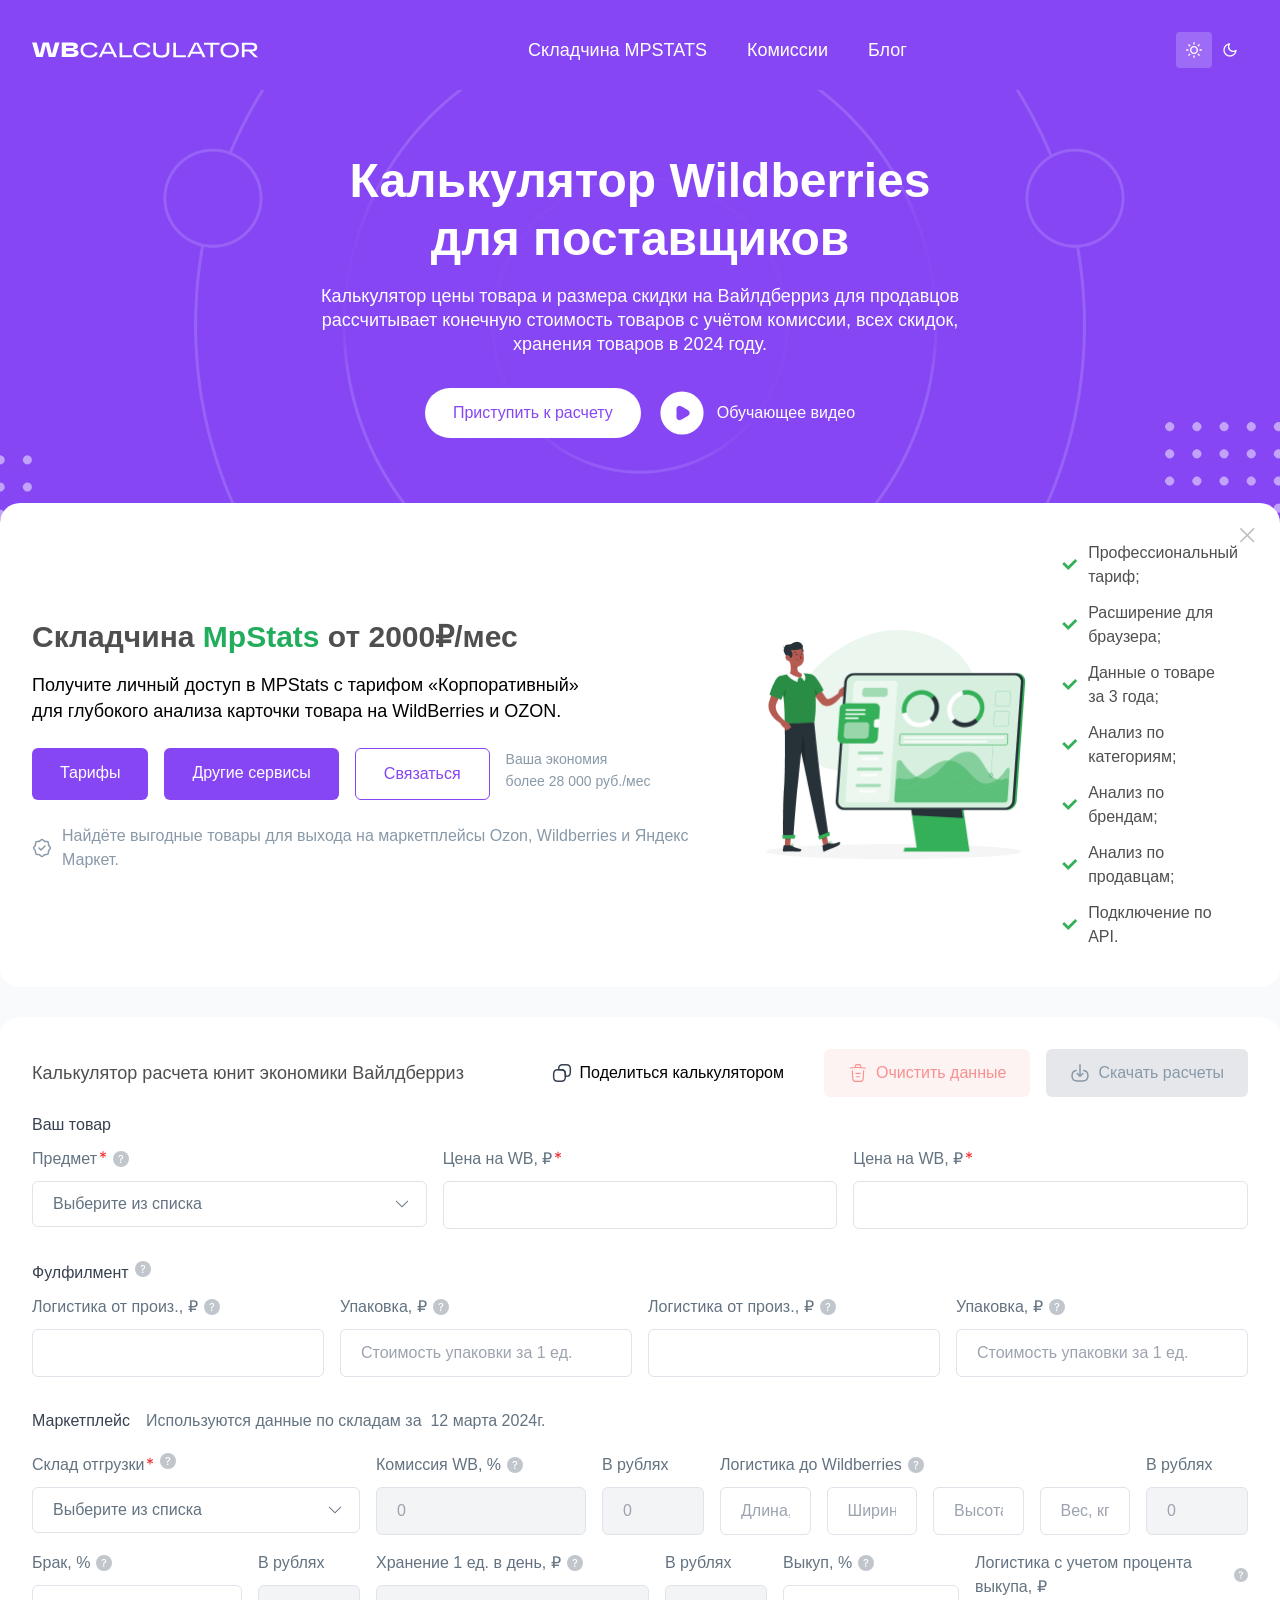
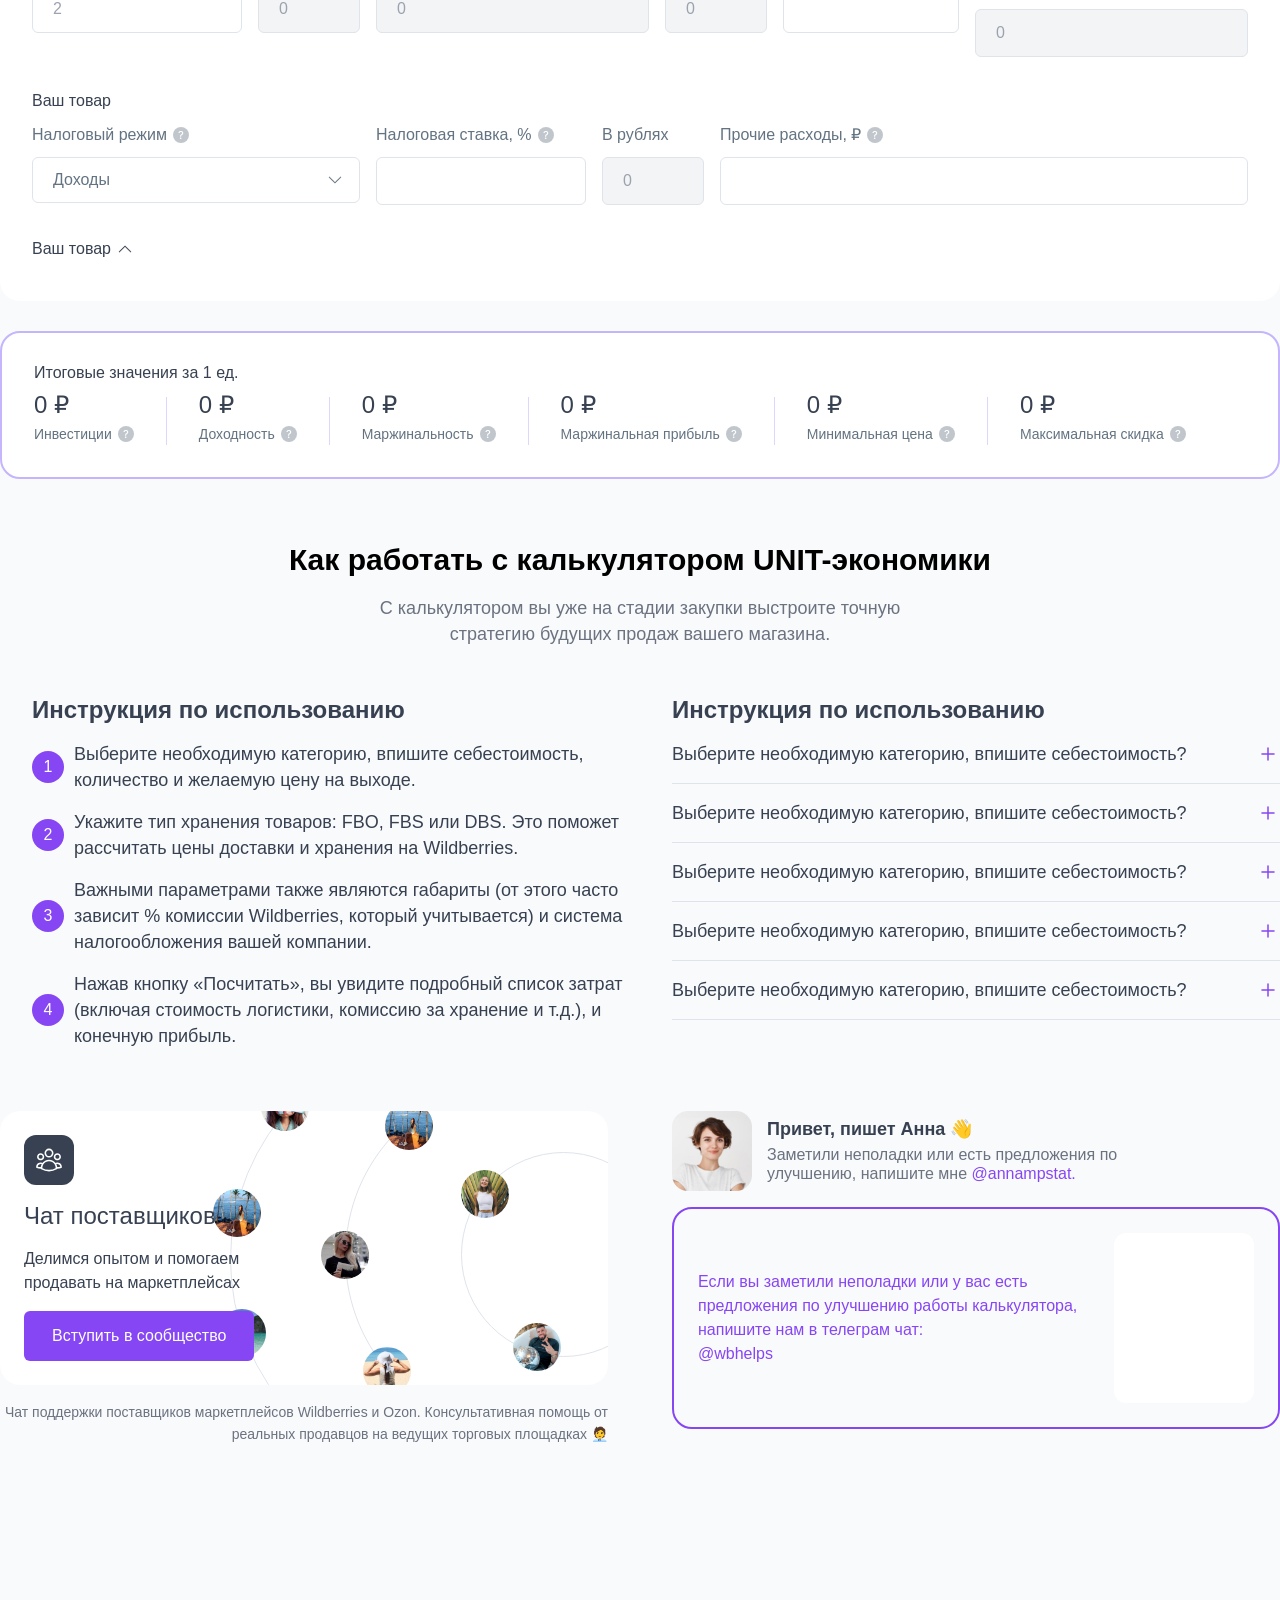
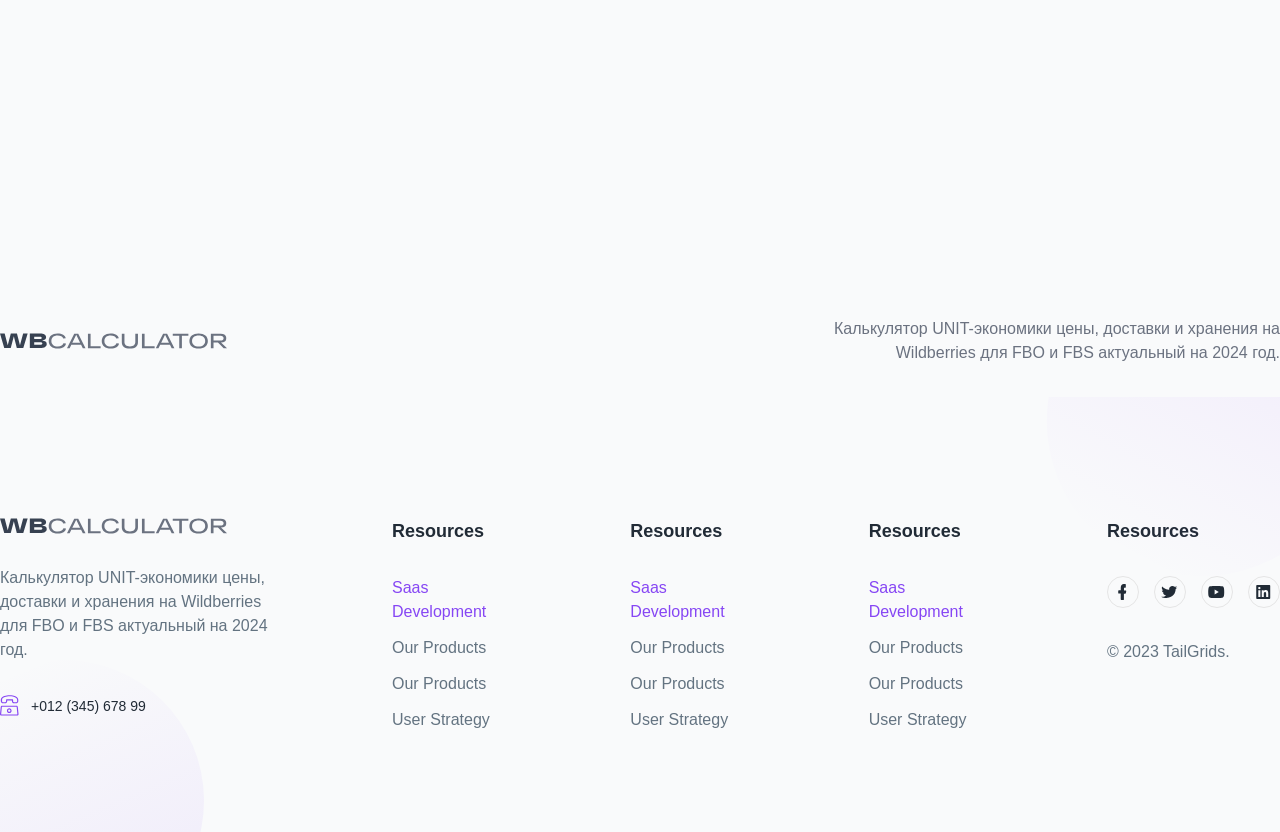
==== commit 3e2f0e3d: "s" ====
--- a/index.html
+++ b/index.html
@@ -190,10 +190,33 @@
 							<h6 class="form-title">Ваш товар</h6>
 							<div class="flex justify-between gap-4">
 								<div class="flex-1">
-									<div class="flex my-[10px]">
+									<div class="flex items-center my-[10px]">
 										<p class="form-info">Предмет</p>
 										<img class="form-star" src="images/icons/form-star.svg" alt="form-star" width="">
-										<img src="images/icons/question.svg" alt="">
+										<div class="relative cursor-pointer group">
+											<div class="relative cursor-pointer group">
+												<img src="images/icons/question.svg" alt="">
+												<div
+													class="absolute hidden group-hover:block top-full mt-[11px] cursor-auto left-1/2 -translate-x-1/2 bg-dark-3 z-50 rounded-[5px] w-[330px]">
+													<div class="relative py-[5px] px-[14px]">
+														<div class="absolute top-[-5px] left-1/2 -translate-x-1/2 w-3 h-3 bg-dark-3 rotate-45">
+														</div>
+														<p class="text-sm leading-[20px] text-white">
+															Является не обязательным для заполнения блоком
+														</p>
+													</div>
+												</div>
+											</div>
+											<div
+												class="absolute hidden group-hover:block top-full mt-[11px] cursor-auto left-1/2 -translate-x-1/2 bg-dark-3 z-50 rounded-[5px] w-[330px]">
+												<div class="relative py-[5px] px-[14px]">
+													<div class="absolute top-[-5px] left-1/2 -translate-x-1/2 w-3 h-3 bg-dark-3 rotate-45"></div>
+													<p class="text-sm leading-[20px] text-white">
+														Является не обязательным для заполнения блоком
+													</p>
+												</div>
+											</div>
+										</div>
 									</div>
 									<div class="sellect-dropdown relative w-full">
 										<input class="select-input textBox" type="text" placeholder="Выберите из списка" readonly="">
@@ -241,34 +264,148 @@
 							</div>
 							<div class="flex gap-[6px] mt-8">
 								<h6 class="form-title">Фулфилмент</h6>
-								<img src="images/icons/question.svg" alt="">
+								<div class="relative cursor-pointer group">
+									<div class="relative cursor-pointer group">
+										<img src="images/icons/question.svg" alt="">
+										<div
+											class="absolute hidden group-hover:block top-full mt-[11px] cursor-auto left-1/2 -translate-x-1/2 bg-dark-3 z-50 rounded-[5px] w-[330px]">
+											<div class="relative py-[5px] px-[14px]">
+												<div class="absolute top-[-5px] left-1/2 -translate-x-1/2 w-3 h-3 bg-dark-3 rotate-45"></div>
+												<p class="text-sm leading-[20px] text-white">
+													Является не обязательным для заполнения блоком
+												</p>
+											</div>
+										</div>
+									</div>
+									<div
+										class="absolute hidden group-hover:block top-full mt-[11px] cursor-auto left-1/2 -translate-x-1/2 bg-dark-3 z-50 rounded-[5px] w-[330px]">
+										<div class="relative py-[5px] px-[14px]">
+											<div class="absolute top-[-5px] left-1/2 -translate-x-1/2 w-3 h-3 bg-dark-3 rotate-45"></div>
+											<p class="text-sm leading-[20px] text-white">
+												Является не обязательным для заполнения блоком
+											</p>
+										</div>
+									</div>
+								</div>
 							</div>
 							<div class="flex justify-between gap-4">
 								<div class="flex-1">
-									<div class="flex my-[10px] gap-[6px]">
+									<div class="flex items-center my-[10px] gap-[6px]">
 										<p class="form-info">Логистика от произ., ₽</p>
-										<img src="images/icons/question.svg" alt="question icon">
+										<div class="relative cursor-pointer group">
+											<div class="relative cursor-pointer group">
+												<img src="images/icons/question.svg" alt="">
+												<div
+													class="absolute hidden group-hover:block top-full mt-[11px] cursor-auto left-1/2 -translate-x-1/2 bg-dark-3 z-50 rounded-[5px] w-[330px]">
+													<div class="relative py-[5px] px-[14px]">
+														<div class="absolute top-[-5px] left-1/2 -translate-x-1/2 w-3 h-3 bg-dark-3 rotate-45">
+														</div>
+														<p class="text-sm leading-[20px] text-white">
+															Является не обязательным для заполнения блоком
+														</p>
+													</div>
+												</div>
+											</div>
+											<div
+												class="absolute hidden group-hover:block top-full mt-[11px] cursor-auto left-1/2 -translate-x-1/2 bg-dark-3 z-50 rounded-[5px] w-[330px]">
+												<div class="relative py-[5px] px-[14px]">
+													<div class="absolute top-[-5px] left-1/2 -translate-x-1/2 w-3 h-3 bg-dark-3 rotate-45"></div>
+													<p class="text-sm leading-[20px] text-white">
+														Является не обязательным для заполнения блоком
+													</p>
+												</div>
+											</div>
+										</div>
 									</div>
 									<input class="form-input" type="text">
 								</div>
 								<div class="flex-1">
-									<div class="flex my-[10px] gap-[6px]">
+									<div class="flex items-center my-[10px] gap-[6px]">
 										<p class="form-info">Упаковка, ₽</p>
-										<img src="images/icons/question.svg" alt="question icon">
+										<div class="relative cursor-pointer group">
+											<div class="relative cursor-pointer group">
+												<img src="images/icons/question.svg" alt="">
+												<div
+													class="absolute hidden group-hover:block top-full mt-[11px] cursor-auto left-1/2 -translate-x-1/2 bg-dark-3 z-50 rounded-[5px] w-[330px]">
+													<div class="relative py-[5px] px-[14px]">
+														<div class="absolute top-[-5px] left-1/2 -translate-x-1/2 w-3 h-3 bg-dark-3 rotate-45">
+														</div>
+														<p class="text-sm leading-[20px] text-white">
+															Является не обязательным для заполнения блоком
+														</p>
+													</div>
+												</div>
+											</div>
+											<div
+												class="absolute hidden group-hover:block top-full mt-[11px] cursor-auto left-1/2 -translate-x-1/2 bg-dark-3 z-50 rounded-[5px] w-[330px]">
+												<div class="relative py-[5px] px-[14px]">
+													<div class="absolute top-[-5px] left-1/2 -translate-x-1/2 w-3 h-3 bg-dark-3 rotate-45"></div>
+													<p class="text-sm leading-[20px] text-white">
+														Является не обязательным для заполнения блоком
+													</p>
+												</div>
+											</div>
+										</div>
 									</div>
 									<input class="form-input" type="text" placeholder="Стоимость упаковки за 1 ед.">
 								</div>
 								<div class="flex-1">
-									<div class="flex my-[10px] gap-[6px]">
+									<div class="flex items-center my-[10px] gap-[6px]">
 										<p class="form-info">Логистика от произ., ₽</p>
-										<img src="images/icons/question.svg" alt="question icon">
+										<div class="relative cursor-pointer group">
+											<div class="relative cursor-pointer group">
+												<img src="images/icons/question.svg" alt="">
+												<div
+													class="absolute hidden group-hover:block top-full mt-[11px] cursor-auto left-1/2 -translate-x-1/2 bg-dark-3 z-50 rounded-[5px] w-[330px]">
+													<div class="relative py-[5px] px-[14px]">
+														<div class="absolute top-[-5px] left-1/2 -translate-x-1/2 w-3 h-3 bg-dark-3 rotate-45">
+														</div>
+														<p class="text-sm leading-[20px] text-white">
+															Является не обязательным для заполнения блоком
+														</p>
+													</div>
+												</div>
+											</div>
+											<div
+												class="absolute hidden group-hover:block top-full mt-[11px] cursor-auto left-1/2 -translate-x-1/2 bg-dark-3 z-50 rounded-[5px] w-[330px]">
+												<div class="relative py-[5px] px-[14px]">
+													<div class="absolute top-[-5px] left-1/2 -translate-x-1/2 w-3 h-3 bg-dark-3 rotate-45"></div>
+													<p class="text-sm leading-[20px] text-white">
+														Является не обязательным для заполнения блоком
+													</p>
+												</div>
+											</div>
+										</div>
 									</div>
 									<input class="form-input" type="text">
 								</div>
 								<div class="flex-1">
-									<div class="flex my-[10px] gap-[6px]">
+									<div class="flex items-center my-[10px] gap-[6px]">
 										<p class="form-info">Упаковка, ₽</p>
-										<img src="images/icons/question.svg" alt="question icon">
+										<div class="relative cursor-pointer group">
+											<div class="relative cursor-pointer group">
+												<img src="images/icons/question.svg" alt="">
+												<div
+													class="absolute hidden group-hover:block top-full mt-[11px] cursor-auto left-1/2 -translate-x-1/2 bg-dark-3 z-50 rounded-[5px] w-[330px]">
+													<div class="relative py-[5px] px-[14px]">
+														<div class="absolute top-[-5px] left-1/2 -translate-x-1/2 w-3 h-3 bg-dark-3 rotate-45">
+														</div>
+														<p class="text-sm leading-[20px] text-white">
+															Является не обязательным для заполнения блоком
+														</p>
+													</div>
+												</div>
+											</div>
+											<div
+												class="absolute hidden group-hover:block top-full mt-[11px] cursor-auto left-1/2 -translate-x-1/2 bg-dark-3 z-50 rounded-[5px] w-[330px]">
+												<div class="relative py-[5px] px-[14px]">
+													<div class="absolute top-[-5px] left-1/2 -translate-x-1/2 w-3 h-3 bg-dark-3 rotate-45"></div>
+													<p class="text-sm leading-[20px] text-white">
+														Является не обязательным для заполнения блоком
+													</p>
+												</div>
+											</div>
+										</div>
 									</div>
 									<input class="form-input" type="text" placeholder="Стоимость упаковки за 1 ед.">
 								</div>
@@ -282,7 +419,30 @@
 									<div class="flex my-[10px]">
 										<p class="form-info">Склад отгрузки</p>
 										<img class="form-star" src="images/icons/form-star.svg" alt="form-star" width="">
-										<img src="images/icons/question.svg" alt="">
+										<div class="relative cursor-pointer group">
+											<div class="relative cursor-pointer group">
+												<img src="images/icons/question.svg" alt="">
+												<div
+													class="absolute hidden group-hover:block top-full mt-[11px] cursor-auto left-1/2 -translate-x-1/2 bg-dark-3 z-50 rounded-[5px] w-[330px]">
+													<div class="relative py-[5px] px-[14px]">
+														<div class="absolute top-[-5px] left-1/2 -translate-x-1/2 w-3 h-3 bg-dark-3 rotate-45">
+														</div>
+														<p class="text-sm leading-[20px] text-white">
+															Является не обязательным для заполнения блоком
+														</p>
+													</div>
+												</div>
+											</div>
+											<div
+												class="absolute hidden group-hover:block top-full mt-[11px] cursor-auto left-1/2 -translate-x-1/2 bg-dark-3 z-50 rounded-[5px] w-[330px]">
+												<div class="relative py-[5px] px-[14px]">
+													<div class="absolute top-[-5px] left-1/2 -translate-x-1/2 w-3 h-3 bg-dark-3 rotate-45"></div>
+													<p class="text-sm leading-[20px] text-white">
+														Является не обязательным для заполнения блоком
+													</p>
+												</div>
+											</div>
+										</div>
 									</div>
 									<div class="sellect-dropdown relative w-full">
 										<input class="select-input textBox" type="text" placeholder="Выберите из списка" readonly="">
@@ -314,9 +474,32 @@
 									</div>
 								</div>
 								<div class="flex-1 max-w-[210px] items-center w-full">
-									<div class="flex my-[10px] gap-[6px]">
+									<div class="flex items-center my-[10px] gap-[6px]">
 										<p class="form-info">Комиссия WB, %</p>
-										<img class="" src="images/icons/question.svg" alt="form-star" width="">
+										<div class="relative cursor-pointer group">
+											<div class="relative cursor-pointer group">
+												<img src="images/icons/question.svg" alt="">
+												<div
+													class="absolute hidden group-hover:block top-full mt-[11px] cursor-auto left-1/2 -translate-x-1/2 bg-dark-3 z-50 rounded-[5px] w-[330px]">
+													<div class="relative py-[5px] px-[14px]">
+														<div class="absolute top-[-5px] left-1/2 -translate-x-1/2 w-3 h-3 bg-dark-3 rotate-45">
+														</div>
+														<p class="text-sm leading-[20px] text-white">
+															Является не обязательным для заполнения блоком
+														</p>
+													</div>
+												</div>
+											</div>
+											<div
+												class="absolute hidden group-hover:block top-full mt-[11px] cursor-auto left-1/2 -translate-x-1/2 bg-dark-3 z-50 rounded-[5px] w-[330px]">
+												<div class="relative py-[5px] px-[14px]">
+													<div class="absolute top-[-5px] left-1/2 -translate-x-1/2 w-3 h-3 bg-dark-3 rotate-45"></div>
+													<p class="text-sm leading-[20px] text-white">
+														Является не обязательным для заполнения блоком
+													</p>
+												</div>
+											</div>
+										</div>
 									</div>
 									<input class="form-input" type="text" disabled placeholder="0">
 								</div>
@@ -327,9 +510,32 @@
 									<input class="form-input" type="text" disabled placeholder="0">
 								</div>
 								<div class="flex-1">
-									<div class="flex my-[10px] gap-[6px]">
+									<div class="flex my-[10px] gap-[6px] items-center">
 										<p class="form-info">Логистика до Wildberries</p>
-										<img src="images/icons/question.svg" alt="question" width="">
+										<div class="relative cursor-pointer group">
+											<div class="relative cursor-pointer group">
+												<img src="images/icons/question.svg" alt="">
+												<div
+													class="absolute hidden group-hover:block top-full mt-[11px] cursor-auto left-1/2 -translate-x-1/2 bg-dark-3 z-50 rounded-[5px] w-[330px]">
+													<div class="relative py-[5px] px-[14px]">
+														<div class="absolute top-[-5px] left-1/2 -translate-x-1/2 w-3 h-3 bg-dark-3 rotate-45">
+														</div>
+														<p class="text-sm leading-[20px] text-white">
+															Является не обязательным для заполнения блоком
+														</p>
+													</div>
+												</div>
+											</div>
+											<div
+												class="absolute hidden group-hover:block top-full mt-[11px] cursor-auto left-1/2 -translate-x-1/2 bg-dark-3 z-50 rounded-[5px] w-[330px]">
+												<div class="relative py-[5px] px-[14px]">
+													<div class="absolute top-[-5px] left-1/2 -translate-x-1/2 w-3 h-3 bg-dark-3 rotate-45"></div>
+													<p class="text-sm leading-[20px] text-white">
+														Является не обязательным для заполнения блоком
+													</p>
+												</div>
+											</div>
+										</div>
 									</div>
 									<div class="flex gap-4">
 										<input class="form-input max-w-[134px]" type="text" placeholder="Длина, см">
@@ -348,10 +554,21 @@
 								</div>
 							</div>
 							<div class="flex justify-between gap-4 mt-[6px]">
-								<div class="flex-1 max-w-[210px]">
+								<div class="flex-1 items-center max-w-[210px]">
 									<div class="flex my-[10px] gap-[6px] items-center">
 										<p class="form-info">Брак, %</p>
-										<img src="images/icons/question.svg" alt="">
+										<div class="relative cursor-pointer group">
+											<img src="images/icons/question.svg" alt="">
+											<div
+												class="absolute hidden group-hover:block top-full mt-[11px] cursor-auto left-1/2 -translate-x-1/2 bg-dark-3 z-50 rounded-[5px] w-[330px]">
+												<div class="relative py-[5px] px-[14px]">
+													<div class="absolute top-[-5px] left-1/2 -translate-x-1/2 w-3 h-3 bg-dark-3 rotate-45"></div>
+													<p class="text-sm leading-[20px] text-white">
+														Является не обязательным для заполнения блоком
+													</p>
+												</div>
+											</div>
+										</div>
 									</div>
 									<input class="form-input" type="text" placeholder="2">
 								</div>
@@ -362,14 +579,37 @@
 									<input class="form-input" type="text" disabled placeholder="0">
 								</div>
 								<div class="flex-1 max-w-[328px] w-full">
-									<div class="flex my-[10px] gap-[6px]">
+									<div class="flex items-center my-[10px] gap-[6px]">
 										<p class="form-info">Хранение 1 ед. в день, ₽</p>
-										<img class="" src="images/icons/question.svg" alt="form-star" width="">
+										<div class="relative cursor-pointer group">
+											<div class="relative cursor-pointer group">
+												<img src="images/icons/question.svg" alt="">
+												<div
+													class="absolute hidden group-hover:block top-full mt-[11px] cursor-auto left-1/2 -translate-x-1/2 bg-dark-3 z-50 rounded-[5px] w-[330px]">
+													<div class="relative py-[5px] px-[14px]">
+														<div class="absolute top-[-5px] left-1/2 -translate-x-1/2 w-3 h-3 bg-dark-3 rotate-45">
+														</div>
+														<p class="text-sm leading-[20px] text-white">
+															Является не обязательным для заполнения блоком
+														</p>
+													</div>
+												</div>
+											</div>
+											<div
+												class="absolute hidden group-hover:block top-full mt-[11px] cursor-auto left-1/2 -translate-x-1/2 bg-dark-3 z-50 rounded-[5px] w-[330px]">
+												<div class="relative py-[5px] px-[14px]">
+													<div class="absolute top-[-5px] left-1/2 -translate-x-1/2 w-3 h-3 bg-dark-3 rotate-45"></div>
+													<p class="text-sm leading-[20px] text-white">
+														Является не обязательным для заполнения блоком
+													</p>
+												</div>
+											</div>
+										</div>
 									</div>
 									<input class="form-input" type="text" disabled placeholder="0">
 								</div>
 								<div class="flex-1 max-w-[102px]">
-									<div class="flex my-[10px] gap-[6px]">
+									<div class="flex my-[10px] gap-[6px] items-center">
 										<p class="form-info">В рублях</p>
 									</div>
 									<div class="flex gap-4">
@@ -379,7 +619,18 @@
 								<div class="flex-1 max-w-[176px]">
 									<div class="flex gap-[6px] items-center my-[10px]">
 										<p class="form-info">Выкуп, %</p>
-										<img src="images/icons/question.svg" alt="">
+										<div class="relative cursor-pointer group">
+											<img src="images/icons/question.svg" alt="">
+											<div
+												class="absolute hidden group-hover:block top-full mt-[11px] cursor-auto left-1/2 -translate-x-1/2 bg-dark-3 z-50 rounded-[5px] w-[330px]">
+												<div class="relative py-[5px] px-[14px]">
+													<div class="absolute top-[-5px] left-1/2 -translate-x-1/2 w-3 h-3 bg-dark-3 rotate-45"></div>
+													<p class="text-sm leading-[20px] text-white">
+														Является не обязательным для заполнения блоком
+													</p>
+												</div>
+											</div>
+										</div>
 									</div>
 									<div class="flex gap-4">
 										<input class="form-input" type="text">
@@ -388,7 +639,18 @@
 								<div class="flex-1">
 									<div class="flex gap-[6px] items-center my-[10px]">
 										<p class="form-info">Логистика с учетом процента выкупа, ₽</p>
-										<img src="images/icons/question.svg" alt="">
+										<div class="relative cursor-pointer group">
+											<img src="images/icons/question.svg" alt="">
+											<div
+												class="absolute hidden group-hover:block top-full mt-[11px] cursor-auto left-1/2 -translate-x-1/2 bg-dark-3 z-50 rounded-[5px] w-[330px]">
+												<div class="relative py-[5px] px-[14px]">
+													<div class="absolute top-[-5px] left-1/2 -translate-x-1/2 w-3 h-3 bg-dark-3 rotate-45"></div>
+													<p class="text-sm leading-[20px] text-white">
+														Является не обязательным для заполнения блоком
+													</p>
+												</div>
+											</div>
+										</div>
 									</div>
 									<div class="flex gap-4">
 										<input class="form-input" type="text" placeholder="0" disabled>
@@ -399,9 +661,20 @@
 							<h6 class="form-title mt-8">Ваш товар</h6>
 							<div class="flex justify-between gap-4">
 								<div class="flex-1 max-w-[328px]">
-									<div class="flex my-[10px] gap-[6px]">
+									<div class="flex my-[10px] gap-[6px] items-center">
 										<p class="form-info">Налоговый режим</p>
-										<img src="images/icons/question.svg" alt="">
+										<div class="relative cursor-pointer group">
+											<img src="images/icons/question.svg" alt="">
+											<div
+												class="absolute hidden group-hover:block top-full mt-[11px] cursor-auto left-1/2 -translate-x-1/2 bg-dark-3 z-50 rounded-[5px] w-[330px]">
+												<div class="relative py-[5px] px-[14px]">
+													<div class="absolute top-[-5px] left-1/2 -translate-x-1/2 w-3 h-3 bg-dark-3 rotate-45"></div>
+													<p class="text-sm leading-[20px] text-white">
+														Является не обязательным для заполнения блоком
+													</p>
+												</div>
+											</div>
+										</div>
 									</div>
 									<div class="sellect-dropdown relative w-full">
 										<input class="select-input textBox" type="text" placeholder="Доходы" readonly="">
@@ -433,9 +706,20 @@
 									</div>
 								</div>
 								<div class="flex-1 max-w-[210px]">
-									<div class="flex my-[10px] gap-[6px]">
+									<div class="flex my-[10px] gap-[6px] items-center">
 										<p class="form-info">Налоговая ставка, %</p>
-										<img src="images/icons/question.svg" alt="">
+										<div class="relative cursor-pointer group">
+											<img src="images/icons/question.svg" alt="">
+											<div
+												class="absolute hidden group-hover:block top-full mt-[11px] cursor-auto left-1/2 -translate-x-1/2 bg-dark-3 z-50 rounded-[5px] w-[330px]">
+												<div class="relative py-[5px] px-[14px]">
+													<div class="absolute top-[-5px] left-1/2 -translate-x-1/2 w-3 h-3 bg-dark-3 rotate-45"></div>
+													<p class="text-sm leading-[20px] text-white">
+														Является не обязательным для заполнения блоком
+													</p>
+												</div>
+											</div>
+										</div>
 									</div>
 									<input class="form-input" type="text">
 								</div>
@@ -446,9 +730,20 @@
 									<input class="form-input" type="text" placeholder="0" disabled>
 								</div>
 								<div class="flex-1">
-									<div class="flex my-[10px] gap-[6px]">
+									<div class="flex my-[10px] gap-[6px] items-center">
 										<p class="form-info">Прочие расходы, ₽</p>
-										<img src="images/icons/question.svg" alt="">
+										<div class="relative cursor-pointer group">
+											<img src="images/icons/question.svg" alt="">
+											<div
+												class="absolute hidden group-hover:block top-full mt-[11px] cursor-auto left-1/2 -translate-x-1/2 bg-dark-3 z-50 rounded-[5px] w-[330px]">
+												<div class="relative py-[5px] px-[14px]">
+													<div class="absolute top-[-5px] left-1/2 -translate-x-1/2 w-3 h-3 bg-dark-3 rotate-45"></div>
+													<p class="text-sm leading-[20px] text-white">
+														Является не обязательным для заполнения блоком
+													</p>
+												</div>
+											</div>
+										</div>
 									</div>
 									<input class="form-input" type="text">
 								</div>
@@ -471,9 +766,21 @@
 									</p>
 									<div class="flex gap-4 items-end">
 										<div class="max-w-[328px] w-full">
-											<div class="flex my-[10px] gap-[6px]">
+											<div class="flex my-[10px] gap-[6px] items-center">
 												<p class="form-info">Мои вложения, ₽</p>
-												<img src="images/icons/question.svg" alt="">
+												<div class="relative cursor-pointer group">
+													<img src="images/icons/question.svg" alt="">
+													<div
+														class="absolute hidden group-hover:block top-full mt-[11px] cursor-auto left-1/2 -translate-x-1/2 bg-dark-3 z-50 rounded-[5px] w-[330px]">
+														<div class="relative py-[5px] px-[14px]">
+															<div class="absolute top-[-5px] left-1/2 -translate-x-1/2 w-3 h-3 bg-dark-3 rotate-45">
+															</div>
+															<p class="text-sm leading-[20px] text-white">
+																Является не обязательным для заполнения блоком
+															</p>
+														</div>
+													</div>
+												</div>
 											</div>
 											<input class="form-input " type="text" placeholder="Введите сумму инвестиции">
 										</div>
@@ -481,7 +788,19 @@
 											class="flex-1 flex flex-col justify-end border border-[#DFE4EA] rounded-md py-[14px] pl-4 pr-[11px]">
 											<div class="flex mb-1 gap-[6px]">
 												<p class="form-info">Кол-во товара</p>
-												<img src="images/icons/question.svg" alt="">
+												<div class="relative cursor-pointer group">
+													<img src="images/icons/question.svg" alt="">
+													<div
+														class="absolute hidden group-hover:block top-full mt-[11px] cursor-auto left-1/2 -translate-x-1/2 bg-dark-3 z-50 rounded-[5px] w-[330px]">
+														<div class="relative py-[5px] px-[14px]">
+															<div class="absolute top-[-5px] left-1/2 -translate-x-1/2 w-3 h-3 bg-dark-3 rotate-45">
+															</div>
+															<p class="text-sm leading-[20px] text-white">
+																Является не обязательным для заполнения блоком
+															</p>
+														</div>
+													</div>
+												</div>
 											</div>
 											<h5 class="font-medium text-base leading-4 text-dark-3">0 шт.</h5>
 										</div>
@@ -489,7 +808,19 @@
 											class="flex-1 flex flex-col justify-end border border-[#DFE4EA] rounded-md py-[14px] pl-4 pr-[11px]">
 											<div class="flex mb-1 gap-[6px]">
 												<p class="form-info">Выручка</p>
-												<img src="images/icons/question.svg" alt="">
+												<div class="relative cursor-pointer group">
+													<img src="images/icons/question.svg" alt="">
+													<div
+														class="absolute hidden group-hover:block top-full mt-[11px] cursor-auto left-1/2 -translate-x-1/2 bg-dark-3 z-50 rounded-[5px] w-[330px]">
+														<div class="relative py-[5px] px-[14px]">
+															<div class="absolute top-[-5px] left-1/2 -translate-x-1/2 w-3 h-3 bg-dark-3 rotate-45">
+															</div>
+															<p class="text-sm leading-[20px] text-white">
+																Является не обязательным для заполнения блоком
+															</p>
+														</div>
+													</div>
+												</div>
 											</div>
 											<h5 class="font-medium text-base leading-4 text-dark-3">0 ₽</h5>
 										</div>
@@ -497,7 +828,19 @@
 											class="flex-1 flex flex-col justify-end border border-[#DFE4EA] rounded-md py-[14px] pl-[13px] pr-[11px]">
 											<div class="flex mb-1 gap-[6px]">
 												<p class="form-info">Маржинальная прибыль</p>
-												<img src="images/icons/question.svg" alt="">
+												<div class="relative cursor-pointer group">
+													<img src="images/icons/question.svg" alt="">
+													<div
+														class="absolute hidden group-hover:block top-full mt-[11px] cursor-auto left-1/2 -translate-x-1/2 bg-dark-3 z-50 rounded-[5px] w-[330px]">
+														<div class="relative py-[5px] px-[14px]">
+															<div class="absolute top-[-5px] left-1/2 -translate-x-1/2 w-3 h-3 bg-dark-3 rotate-45">
+															</div>
+															<p class="text-sm leading-[20px] text-white">
+																Является не обязательным для заполнения блоком
+															</p>
+														</div>
+													</div>
+												</div>
 											</div>
 											<h5 class="font-medium text-base leading-4 text-dark-3">0 ₽</h5>
 										</div>
@@ -505,7 +848,19 @@
 											class="flex-1 flex flex-col justify-end border border-[#DFE4EA] rounded-md py-[14px] pl-4 pr-[11px]">
 											<div class="flex mb-1 gap-[6px]">
 												<p class="form-info">Точка безубыточности</p>
-												<img src="images/icons/question.svg" alt="">
+												<div class="relative cursor-pointer group">
+													<img src="images/icons/question.svg" alt="">
+													<div
+														class="absolute hidden group-hover:block top-full mt-[11px] cursor-auto left-1/2 -translate-x-1/2 bg-dark-3 z-50 rounded-[5px] w-[330px]">
+														<div class="relative py-[5px] px-[14px]">
+															<div class="absolute top-[-5px] left-1/2 -translate-x-1/2 w-3 h-3 bg-dark-3 rotate-45">
+															</div>
+															<p class="text-sm leading-[20px] text-white">
+																Является не обязательным для заполнения блоком
+															</p>
+														</div>
+													</div>
+												</div>
 											</div>
 											<h5 class="font-medium text-base leading-4 text-dark-3">0 шт.</h5>
 										</div>
@@ -526,42 +881,108 @@
 								<h6 class="text-dark-3 leading-4 text-2xl mb-[10px] font-medium">0 ₽</h6>
 								<div class="flex items-center gap-[6px]">
 									<p class="leading-[22px] text-primary text-sm">Инвестиции</p>
-									<img src="images/icons/question.svg" alt="question">
+									<div class="relative cursor-pointer group">
+										<img src="images/icons/question.svg" alt="">
+										<div
+											class="absolute hidden group-hover:block top-full mt-[11px] cursor-auto left-1/2 -translate-x-1/2 bg-dark-3 z-50 rounded-[5px] w-[330px]">
+											<div class="relative py-[5px] px-[14px]">
+												<div class="absolute top-[-5px] left-1/2 -translate-x-1/2 w-3 h-3 bg-dark-3 rotate-45"></div>
+												<p class="text-sm leading-[20px] text-white">
+													Является не обязательным для заполнения блоком
+												</p>
+											</div>
+										</div>
+									</div>
 								</div>
 							</div>
 							<div class="border-r-[#DDD6FE] border-r px-8">
 								<h6 class="text-dark-3 leading-4 text-2xl mb-[10px] font-medium">0 ₽</h6>
 								<div class="flex items-center gap-[6px]">
 									<p class="leading-[22px] text-primary text-sm">Доходность</p>
-									<img src="images/icons/question.svg" alt="question">
+									<div class="relative cursor-pointer group">
+										<img src="images/icons/question.svg" alt="">
+										<div
+											class="absolute hidden group-hover:block top-full mt-[11px] cursor-auto left-1/2 -translate-x-1/2 bg-dark-3 z-50 rounded-[5px] w-[330px]">
+											<div class="relative py-[5px] px-[14px]">
+												<div class="absolute top-[-5px] left-1/2 -translate-x-1/2 w-3 h-3 bg-dark-3 rotate-45"></div>
+												<p class="text-sm leading-[20px] text-white">
+													Является не обязательным для заполнения блоком
+												</p>
+											</div>
+										</div>
+									</div>
 								</div>
 							</div>
 							<div class="border-r-[#DDD6FE] border-r px-8">
 								<h6 class="text-dark-3 leading-4 text-2xl mb-[10px] font-medium">0 ₽</h6>
 								<div class="flex items-center gap-[6px]">
 									<p class="leading-[22px] text-primary text-sm">Маржинальность</p>
-									<img src="images/icons/question.svg" alt="question">
+									<div class="relative cursor-pointer group">
+										<img src="images/icons/question.svg" alt="">
+										<div
+											class="absolute hidden group-hover:block top-full mt-[11px] cursor-auto left-1/2 -translate-x-1/2 bg-dark-3 z-50 rounded-[5px] w-[330px]">
+											<div class="relative py-[5px] px-[14px]">
+												<div class="absolute top-[-5px] left-1/2 -translate-x-1/2 w-3 h-3 bg-dark-3 rotate-45"></div>
+												<p class="text-sm leading-[20px] text-white">
+													Является не обязательным для заполнения блоком
+												</p>
+											</div>
+										</div>
+									</div>
 								</div>
 							</div>
 							<div class="border-r-[#DDD6FE] border-r px-8">
 								<h6 class="text-dark-3 leading-4 text-2xl mb-[10px] font-medium">0 ₽</h6>
 								<div class="flex items-center gap-[6px]">
 									<p class="leading-[22px] text-primary text-sm">Маржинальная прибыль</p>
-									<img src="images/icons/question.svg" alt="question">
+									<div class="relative cursor-pointer group">
+										<img src="images/icons/question.svg" alt="">
+										<div
+											class="absolute hidden group-hover:block top-full mt-[11px] cursor-auto left-1/2 -translate-x-1/2 bg-dark-3 z-50 rounded-[5px] w-[330px]">
+											<div class="relative py-[5px] px-[14px]">
+												<div class="absolute top-[-5px] left-1/2 -translate-x-1/2 w-3 h-3 bg-dark-3 rotate-45"></div>
+												<p class="text-sm leading-[20px] text-white">
+													Является не обязательным для заполнения блоком
+												</p>
+											</div>
+										</div>
+									</div>
 								</div>
 							</div>
 							<div class="border-r-[#DDD6FE] border-r px-8">
 								<h6 class="text-dark-3 leading-4 text-2xl mb-[10px] font-medium">0 ₽</h6>
 								<div class="flex items-center gap-[6px]">
 									<p class="leading-[22px] text-primary text-sm">Минимальная цена</p>
-									<img src="images/icons/question.svg" alt="question">
+									<div class="relative cursor-pointer group">
+										<img src="images/icons/question.svg" alt="">
+										<div
+											class="absolute hidden group-hover:block top-full mt-[11px] cursor-auto left-1/2 -translate-x-1/2 bg-dark-3 z-50 rounded-[5px] w-[330px]">
+											<div class="relative py-[5px] px-[14px]">
+												<div class="absolute top-[-5px] left-1/2 -translate-x-1/2 w-3 h-3 bg-dark-3 rotate-45"></div>
+												<p class="text-sm leading-[20px] text-white">
+													Является не обязательным для заполнения блоком
+												</p>
+											</div>
+										</div>
+									</div>
 								</div>
 							</div>
 							<div class="px-8">
 								<h6 class="text-dark-3 leading-4 text-2xl mb-[10px] font-medium">0 ₽</h6>
 								<div class="flex items-center gap-[6px]">
 									<p class="leading-[22px] text-primary text-sm">Максимальная скидка</p>
-									<img src="images/icons/question.svg" alt="question">
+									<div class="relative cursor-pointer group">
+										<img src="images/icons/question.svg" alt="">
+										<div
+											class="absolute hidden group-hover:block top-full mt-[11px] cursor-auto left-1/2 -translate-x-1/2 bg-dark-3 z-50 rounded-[5px] w-[330px]">
+											<div class="relative py-[5px] px-[14px]">
+												<div class="absolute top-[-5px] left-1/2 -translate-x-1/2 w-3 h-3 bg-dark-3 rotate-45"></div>
+												<p class="text-sm leading-[20px] text-white">
+													Является не обязательным для заполнения блоком
+												</p>
+											</div>
+										</div>
+									</div>
 								</div>
 							</div>
 						</div>
--- a/css/output.css
+++ b/css/output.css
@@ -598,8 +598,24 @@
   top: 100%;
 }
 
+.left-1\/2 {
+  left: 50%;
+}
+
+.top-0 {
+  top: 0px;
+}
+
+.top-\[-5px\] {
+  top: -5px;
+}
+
 .z-\[60\] {
   z-index: 60;
+}
+
+.z-50 {
+  z-index: 50;
 }
 
 .mx-auto {
@@ -690,6 +706,18 @@
   margin-top: 6px;
 }
 
+.mt-1 {
+  margin-top: 0.25rem;
+}
+
+.mt-\[11\] {
+  margin-top: 11;
+}
+
+.mt-\[11px\] {
+  margin-top: 11px;
+}
+
 .inline-block {
   display: inline-block;
 }
@@ -716,6 +744,14 @@
 
 .h-\[170px\] {
   height: 170px;
+}
+
+.h-\[7px\] {
+  height: 7px;
+}
+
+.h-3 {
+  height: 0.75rem;
 }
 
 .w-8 {
@@ -731,6 +767,14 @@
   width: 100%;
 }
 
+.w-\[330px\] {
+  width: 330px;
+}
+
+.w-3 {
+  width: 0.75rem;
+}
+
 .min-w-8 {
   min-width: 2rem;
 }
@@ -793,6 +837,21 @@
 
 .origin-top {
   transform-origin: top;
+}
+
+.translate-x-1\/2 {
+  --tw-translate-x: 50%;
+  transform: translate(var(--tw-translate-x), var(--tw-translate-y)) rotate(var(--tw-rotate)) skewX(var(--tw-skew-x)) skewY(var(--tw-skew-y)) scaleX(var(--tw-scale-x)) scaleY(var(--tw-scale-y));
+}
+
+.-translate-x-1\/2 {
+  --tw-translate-x: -50%;
+  transform: translate(var(--tw-translate-x), var(--tw-translate-y)) rotate(var(--tw-rotate)) skewX(var(--tw-skew-x)) skewY(var(--tw-skew-y)) scaleX(var(--tw-scale-x)) scaleY(var(--tw-scale-y));
+}
+
+.translate-x-0 {
+  --tw-translate-x: 0px;
+  transform: translate(var(--tw-translate-x), var(--tw-translate-y)) rotate(var(--tw-rotate)) skewX(var(--tw-skew-x)) skewY(var(--tw-skew-y)) scaleX(var(--tw-scale-x)) scaleY(var(--tw-scale-y));
 }
 
 .rotate-180 {
@@ -800,8 +859,17 @@
   transform: translate(var(--tw-translate-x), var(--tw-translate-y)) rotate(var(--tw-rotate)) skewX(var(--tw-skew-x)) skewY(var(--tw-skew-y)) scaleX(var(--tw-scale-x)) scaleY(var(--tw-scale-y));
 }
 
+.rotate-45 {
+  --tw-rotate: 45deg;
+  transform: translate(var(--tw-translate-x), var(--tw-translate-y)) rotate(var(--tw-rotate)) skewX(var(--tw-skew-x)) skewY(var(--tw-skew-y)) scaleX(var(--tw-scale-x)) scaleY(var(--tw-scale-y));
+}
+
 .cursor-pointer {
   cursor: pointer;
+}
+
+.cursor-auto {
+  cursor: auto;
 }
 
 .flex-col {
@@ -918,6 +986,10 @@
   border-radius: 0.75rem;
 }
 
+.rounded-\[5px\] {
+  border-radius: 5px;
+}
+
 .border {
   border-width: 1px;
 }
@@ -1003,6 +1075,10 @@
   background-color: rgb(255 255 255 / var(--tw-bg-opacity));
 }
 
+.bg-\[\] {
+  background-color: ;
+}
+
 .bg-chat-bg {
   background-image: url(../images/chat-bg.svg);
 }
@@ -1108,6 +1184,16 @@
   padding-bottom: 7px;
 }
 
+.py-\[5px\] {
+  padding-top: 5px;
+  padding-bottom: 5px;
+}
+
+.px-\[14px\] {
+  padding-left: 14px;
+  padding-right: 14px;
+}
+
 .pb-6 {
   padding-bottom: 1.5rem;
 }
@@ -1264,6 +1350,10 @@
 
 .leading-\[58px\] {
   line-height: 58px;
+}
+
+.leading-\[20px\] {
+  line-height: 20px;
 }
 
 .text-\[\#212B36\] {
@@ -1679,4 +1769,8 @@
 .focus\:text-white:focus {
   --tw-text-opacity: 1;
   color: rgb(255 255 255 / var(--tw-text-opacity));
+}
+
+.group:hover .group-hover\:block {
+  display: block;
 }
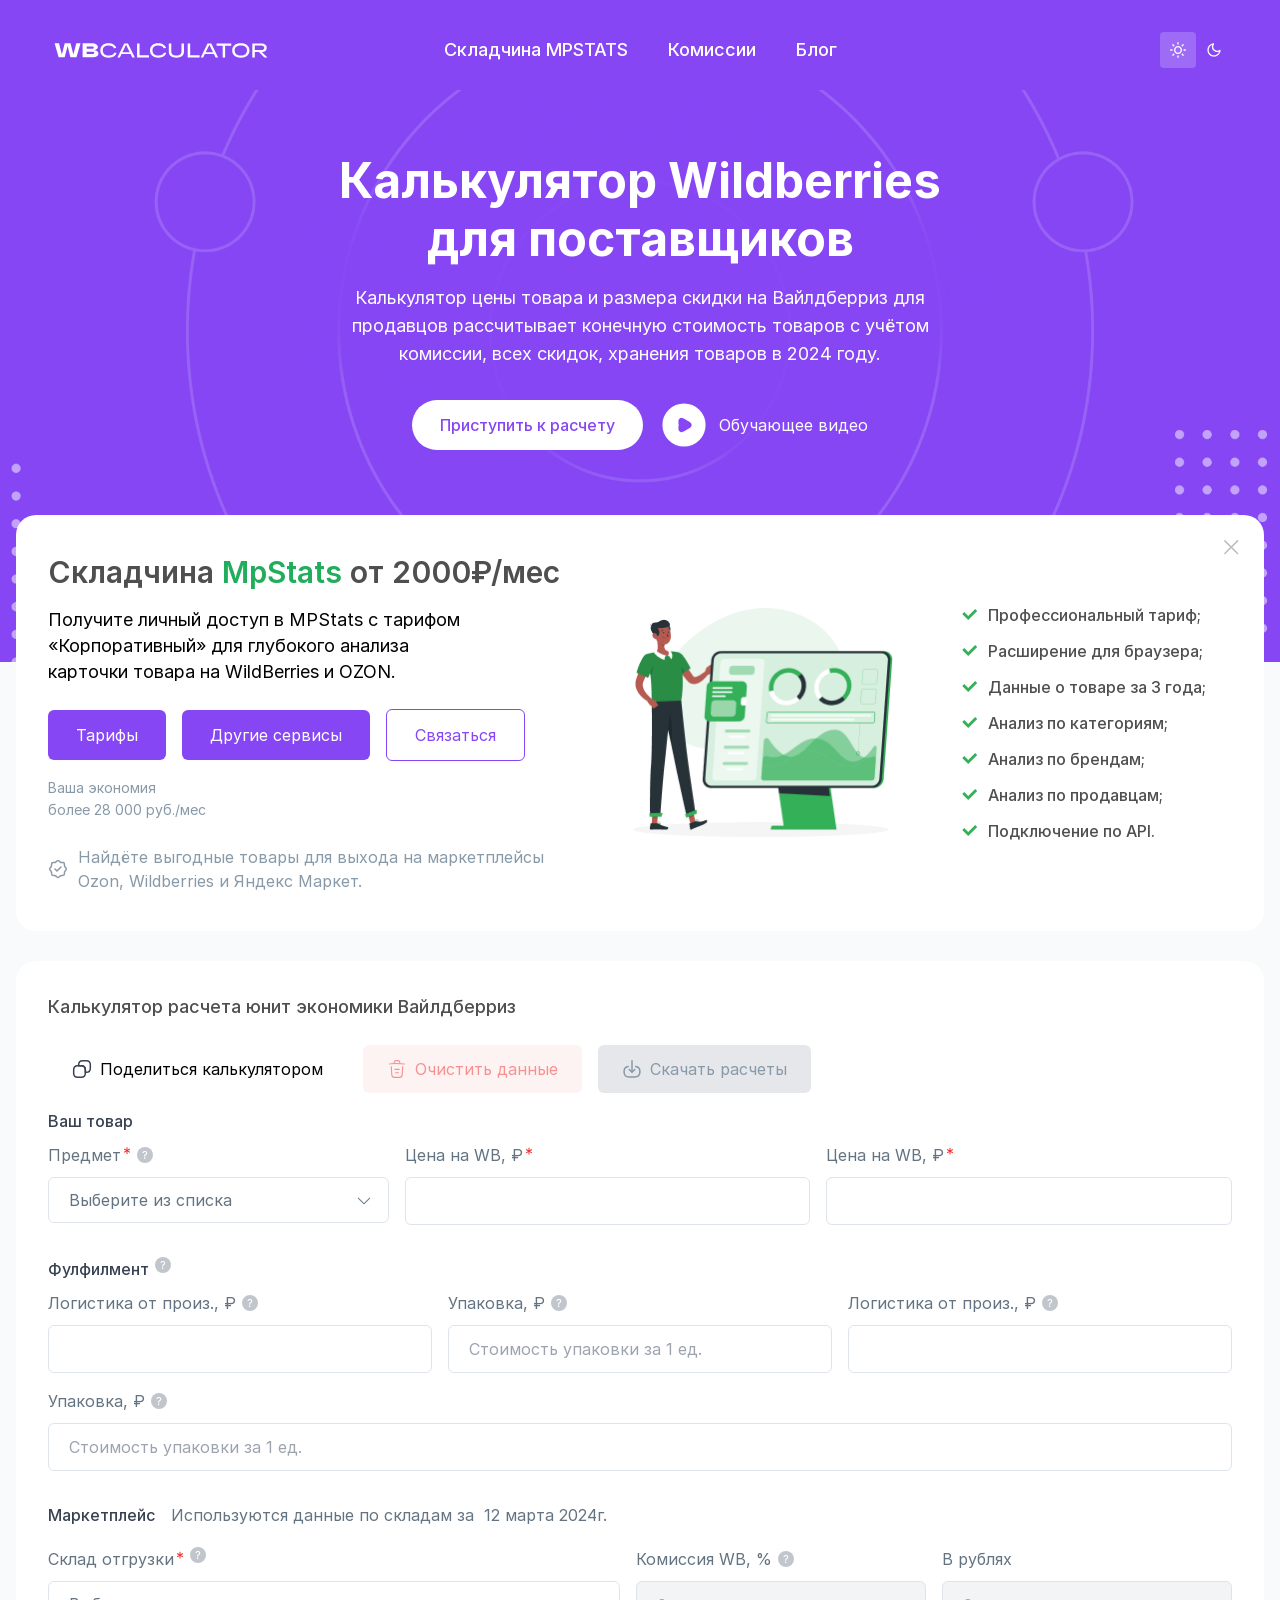
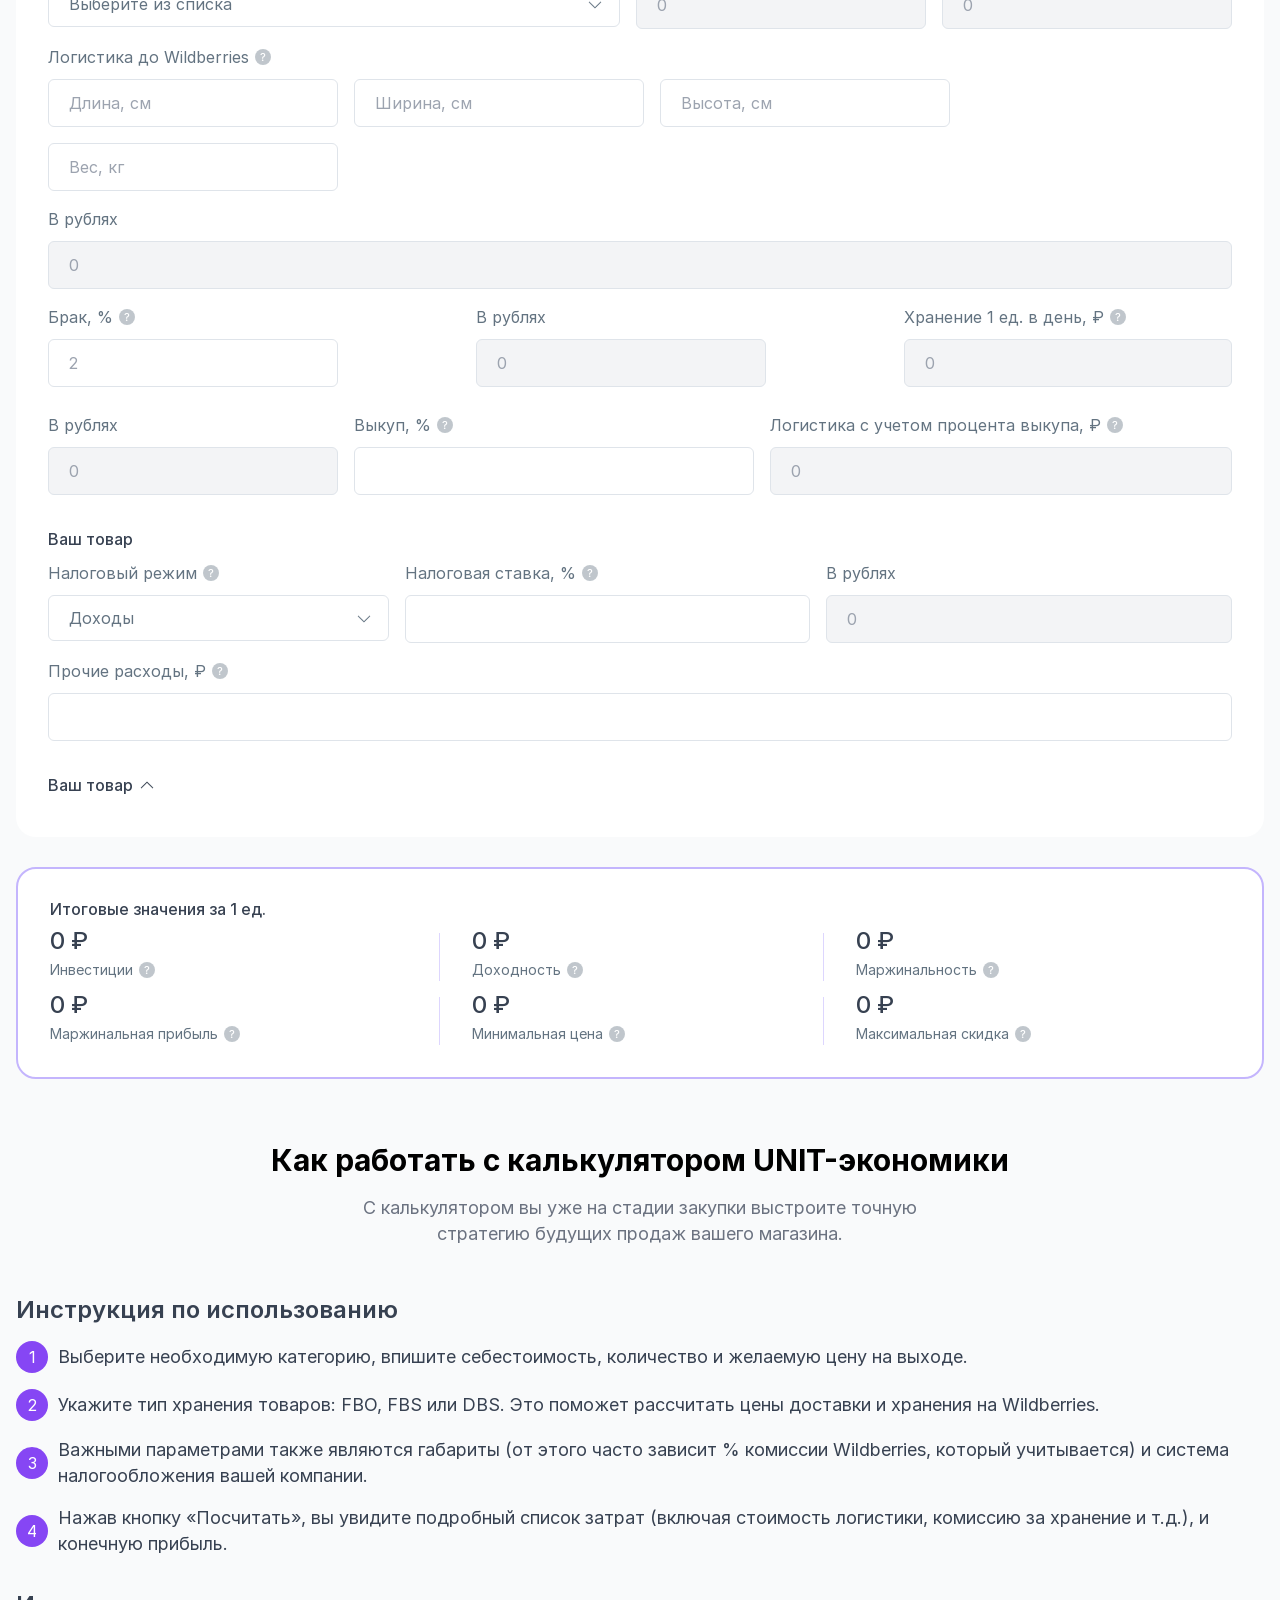
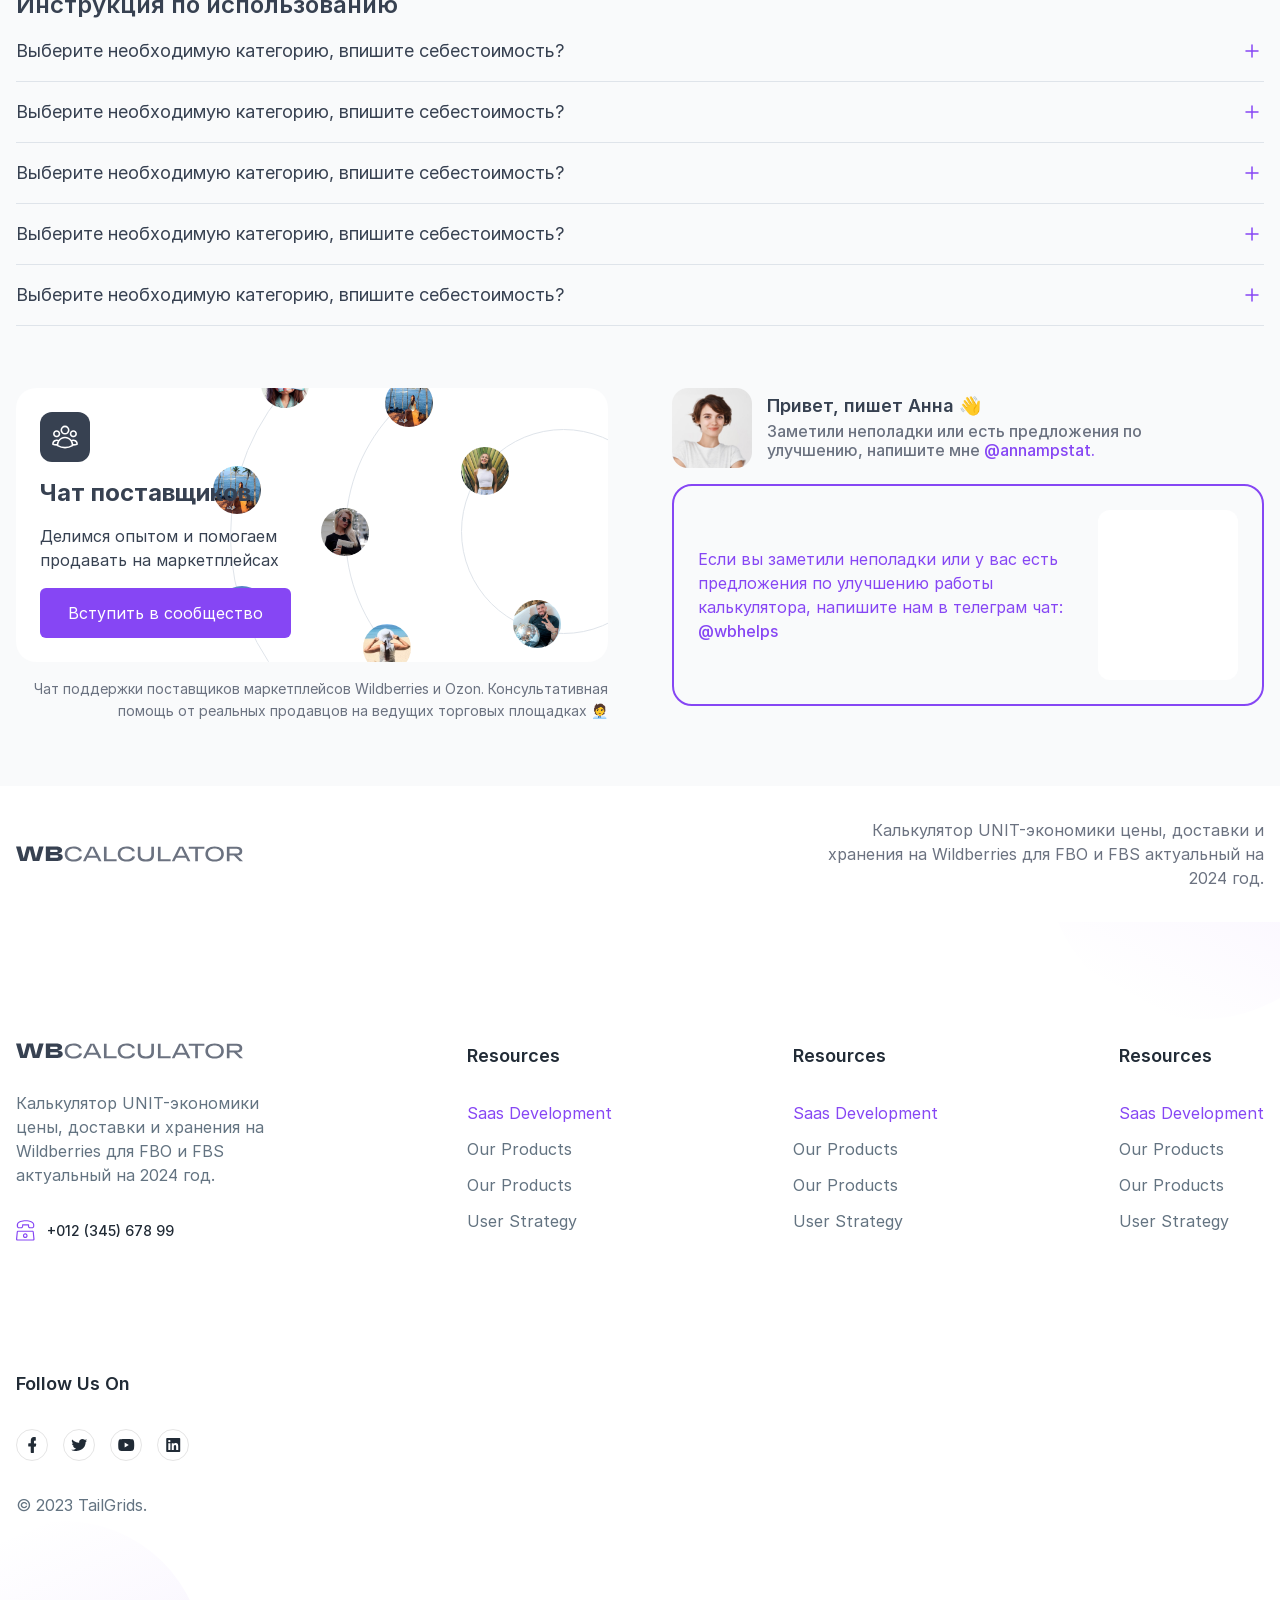
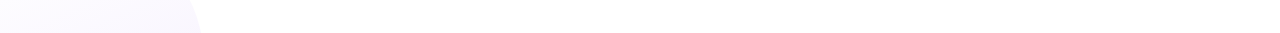
==== commit 9d0c0612: "s" ====
--- a/index.html
+++ b/index.html
@@ -6,41 +6,54 @@
 	<meta name="viewport" content="width=device-width, initial-scale=1.0">
 	<title>Document</title>
 	<!-- Inter font -->
-	<link rel="stylesheet" href="fonts/Inter/stylesheet.css">
+	<link rel="stylesheet" href="fonts/web/inter.css">
 	<!-- custom css link -->
 	<link rel="stylesheet" href="css/output.css">
 </head>
 
 <body>
 
-	<div class="overflow-hidden">
+	<div class="overflow-hidden relative">
 
 		<!-- main -->
 		<main>
 
-			<section class="bg-hero-bg bg-no-repeat bg-cover bg-center pb-[212px]">
+			<section class="md:bg-hero-bg bg-purple bg-no-repeat bg-cover bg-center pb-[102px] md:pb-[212px]">
 				<!-- header -->
-				<header class="bg-purple pt-8 px-8 pb-[22px]">
-					<div class="container flex items-center justify-between">
-						<a href="#!">
-							<img src="images/icons/company-logo.svg" alt="company-logo" width="227" height="15">
-						</a>
-
-						<nav>
-							<ul class="flex gap-10">
+				<header class="bg-purple md:pt-8 992:px-8 md:pb-[22px] py-[14px]">
+					<div class="container flex items-center md:justify-normal justify-between">
+						<div class="flex items-center gap-4">
+							<button class="md:hidden menu-btn space-y-1">
+								<span class="w-[18px] duration-200 transition-all h-[1.5px] bg-white rounded-full block"></span>
+								<span class="w-[18px] duration-200 transition-all h-[1.5px] bg-white rounded-full block"></span>
+								<span class="w-[9px] h-[1.5px] bg-[#DDD6FE] rounded-full block"></span>
+							</button>
+							<a href="#!">
+								<img class="md:w-[227px] w-[143px] h-[10px] md:h-[15px] " src="images/icons/company-logo.svg"
+									alt="company-logo" width="227" height="15">
+							</a>
+						</div>
+
+						<nav
+							class="nav md:relative absolute md:top-auto md:left-auto top-[63px] md:bg-transparent bg-[#4F3F6ACC] md:w-auto w-full md:min-h-fit md:h-auto min-h-lvh h-full z-50 mx-0 -left-full duration-300 transition-all md:mx-auto">
+							<ul
+								class="flex md:bg-transparent relative md:min-h-fit md:h-fit min-h-lvh h-full md:w-auto w-[324px] bg-white md:flex-row flex-col md:gap-10 gap-1 md:pt-0 m-0 md:p-auto pt-6 px-3">
 								<li>
-									<a class="font-medium text-lg text-white leading-6" href="#!">Складчина MPSTATS</a>
+									<a class="md:font-medium font-normal md:text-lg text-sm leading-[22px] md:text-white text-dark-3 md:leading-6 md:p-0 py-[5px] pl-2 md:hover:bg-transparent md:rounded-none md:w-auto md:inline-block block w-full hover:bg-purple-light rounded-md"
+										href="#!">Складчина MPSTATS</a>
 								</li>
 								<li>
-									<a class="font-medium text-lg text-white leading-6" href="#!">Комиссии</a>
+									<a class="md:font-medium font-normal md:text-lg text-sm leading-[22px] md:text-white text-dark-3 md:leading-6 md:p-0 py-[5px] pl-2 md:hover:bg-transparent md:rounded-none md:w-auto md:inline-block block w-full hover:bg-purple-light rounded-md"
+										href="#!">Комиссии</a>
 								</li>
 								<li>
-									<a class="font-medium text-lg text-white leading-6" href="#!">Блог</a>
+									<a class="md:font-medium font-normal md:text-lg text-sm leading-[22px] md:text-white text-dark-3 md:leading-6 md:p-0 py-[5px] pl-2 md:hover:bg-transparent md:rounded-none md:w-auto md:inline-block block w-full hover:bg-purple-light rounded-md"
+										href="#!">Блог</a>
 								</li>
 							</ul>
 						</nav>
 
-						<div class="flex">
+						<div class="flex 992:max-w-[227px] 992:w-full justify-end">
 							<div class="bg-[#FFFFFF33] rounded-[4px] p-[10px] cursor-pointer">
 								<img src="images/icons/sun.svg" alt="sun" width="16" height="16">
 							</div>
@@ -51,13 +64,16 @@
 					</div>
 				</header>
 
-				<div class="container pt-[62px] text-center">
+				<div class="container sm:pt-[62px] pt-8 text-center">
 					<div class="max-w-[666px] mx-auto text-white">
-						<h2 class="font-bold leading-[58px] text-5xl">Калькулятор Wildberries для поставщиков</h2>
-						<p class="leading-6 text-lg mt-4 mb-8">Калькулятор цены товара и размера скидки на Вайлдберриз для продавцов
+						<h2 class="font-bold sm:leading-[58px] sm:text-5xl text-2xl leading-[30px]">Калькулятор Wildberries для
+							поставщиков</h2>
+						<p class="leading-6 sm:text-lg text-base mt-4 sm:mb-8 mb-6">Калькулятор цены товара и размера скидки на
+							Вайлдберриз
+							для продавцов
 							рассчитывает конечную стоимость товаров с учётом
 							комиссии, всех скидок, хранения товаров в 2024 году.</p>
-						<div class="flex justify-center gap-4">
+						<div class="flex justify-center gap-4 flex-wrap">
 							<a class="rounded-full py-[13px] px-7 bg-white leading-6 font-medium text-purple" href="#!">Приступить к
 								расчету</a>
 							<button class="flex items-center gap-[10px]">
@@ -69,21 +85,27 @@
 				</div>
 			</section>
 
-			<section class="mt-[-9.2rem]">
+			<section class="md:mt-[-9.2rem] mt-[-50px]">
 				<div class="container">
 					<div
-						class="bg-white rounded-[20px] pl-8 pr-[58px] py-[38px] flex items-center gap-9 justify-between relative">
-						<button class="absolute top-[14px] right-[14px] hover:rotate-180 duration-300">
-							<img src="images/icons/close.svg" alt="close icon" width="37" height="37">
+						class="bg-white flex-wrap rounded-[20px] sm:pl-8 p-4 sm:pr-[58px] sm:py-[38px] flex items-center gap-4 justify-between relative">
+						<button class="close-btn absolute top-[14px] right-[14px] hover:rotate-180 duration-300">
+							<svg width="37" height="37" viewBox="0 0 37 37" fill="none" xmlns="http://www.w3.org/2000/svg">
+								<path d="M11.849 24.5771L24.5769 11.8492" stroke="#BDBDBD" stroke-width="1.5" stroke-linecap="round"
+									stroke-linejoin="round" />
+								<path d="M24.5769 24.5771L11.849 11.8492" stroke="#BDBDBD" stroke-width="1.5" stroke-linecap="round"
+									stroke-linejoin="round" />
+							</svg>
 						</button>
-						<div class="max-w-[758px]">
-							<h3 class="text-3xl leading-[38px] font-semibold text-dark">Складчина <span
+						<div class="1440:max-w-[758px] sm:max-w-[515px] max-w-full">
+							<h3 class="sm:text-3xl text-2xl leading-[30px] sm:leading-[38px] font-semibold text-dark">Складчина <span
 									class="text-[#21ad5c]">MpStats</span> от
 								2000₽/мес</h3>
-							<p class="text-lg leading-26 pt-4 pb-6 max-w-[80%] w-full">Получите личный доступ в MPStats с тарифом
+							<p class="sm:text-lg text-base leading-6 sm:leading-26 pt-4 pb-6 md:max-w-[80%] md:w-full">Получите личный
+								доступ в MPStats с тарифом
 								«‎Корпоративный»
 								для глубокого анализа карточки товара на WildBerries и OZON.</p>
-							<div class="flex gap-4">
+							<div class="flex gap-4 items-center sm:justify-normal justify-between flex-wrap">
 								<a class="btn" href="#!">Тарифы</a>
 								<a class="btn" href="#!">Другие сервисы</a>
 								<a class="btn-outline" href="#!">Связаться</a>
@@ -97,8 +119,8 @@
 									Яндекс Маркет.</p>
 							</div>
 						</div>
-						<img src="images/statistics-img.png" alt="statistics-img" width="260" height="230">
-						<ul>
+						<img class="sm:block hidden" src="images/statistics-img.png" alt="statistics-img" width="260" height="230">
+						<ul class="sm:mt-0 mt-6">
 							<li class="flex items-center gap-[10px] text-dark font-medium leading-6 mb-3">
 								<img src="images/icons/check.svg" alt="check" width="16" height="16">
 								<span>Профессиональный тариф;</span>
@@ -133,15 +155,16 @@
 			</section>
 
 			<!-- form section -->
-			<section class="mt-[30px]">
+			<section class="form-section mt-[30px]">
 				<div class="container">
-					<div class="bg-white p-8 rounded-[20px]">
-						<div class="flex justify-between items-center">
-							<h5 class="text-dark text-lg leading-26 font-medium">Калькулятор расчета юнит экономики Вайлдберриз
+					<div class="bg-white md:p-8 p-4 md:rounded-[20px] rounded-2xl">
+						<div class="flex justify-between items-center flex-wrap gap-y-6">
+							<h5 class="text-dark sm:text-lg text-base sm:text-left text-center leading-26 font-medium">Калькулятор
+								расчета юнит экономики Вайлдберриз
 							</h5>
-							<div class="flex gap-4">
+							<div class="flex gap-4 flex-wrap">
 								<button
-									class="copy-btn flex items-center gap-2 group hover:bg-purple-light hover:text-purple duration-200 focus:bg-green-light focus:text-green px-6 py-3 rounded-md">
+									class="copy-btn md:w-auto w-full md:text-left md:justify-start justify-center text-center flex items-center gap-2 group hover:bg-purple-light hover:text-purple duration-200 focus:bg-green-light focus:text-green px-6 py-3 rounded-md">
 									<svg width="20" height="20" viewBox="0 0 20 20" fill="none" xmlns="http://www.w3.org/2000/svg">
 										<path
 											d="M13.3333 10.75V14.25C13.3333 17.1667 12.1666 18.3334 9.24996 18.3334H5.74996C2.83329 18.3334 1.66663 17.1667 1.66663 14.25V10.75C1.66663 7.83335 2.83329 6.66669 5.74996 6.66669H9.24996C12.1666 6.66669 13.3333 7.83335 13.3333 10.75Z"
@@ -153,7 +176,7 @@
 									<span>Поделиться калькулятором</span>
 								</button>
 								<button
-									class="trash-btn flex items-center gap-2 group bg-red-light-6 text-red-light-2 hover:bg-red hover:text-white duration-200 px-6 py-3 rounded-md">
+									class="trash-btn md:w-auto w-full md:text-left md:justify-start justify-center text-center flex items-center gap-2 group bg-red-light-6 text-red-light-2 hover:bg-red hover:text-white duration-200 px-6 py-3 rounded-md">
 									<svg width="20" height="20" viewBox="0 0 20 20" fill="none" xmlns="http://www.w3.org/2000/svg">
 										<path
 											d="M17.5 4.98335C14.725 4.70835 11.9333 4.56668 9.15 4.56668C7.5 4.56668 5.85 4.65001 4.2 4.81668L2.5 4.98335"
@@ -172,7 +195,7 @@
 									<span>Очистить данные</span>
 								</button>
 								<button
-									class="download-btn text-secondary bg-gray-3 flex items-center gap-2 group focus:bg-primary hover:opacity-[75%] hover:bg-primary hover:text-white duration-200 focus:text-white px-6 py-3 rounded-md">
+									class="download-btn md:w-auto w-full md:text-left md:justify-start justify-center text-center text-secondary bg-gray-3 flex items-center gap-2 group focus:bg-primary hover:opacity-[75%] hover:bg-primary hover:text-white duration-200 focus:text-white px-6 py-3 rounded-md">
 									<svg width="20" height="20" viewBox="0 0 20 20" fill="none" xmlns="http://www.w3.org/2000/svg">
 										<path
 											d="M13.7 7.41666C16.7 7.67499 17.925 9.21666 17.925 12.5917V12.7C17.925 16.425 16.4333 17.9167 12.7083 17.9167H7.28332C3.55832 17.9167 2.06665 16.425 2.06665 12.7V12.5917C2.06665 9.24166 3.27498 7.69999 6.22498 7.42499"
@@ -186,9 +209,10 @@
 								</button>
 							</div>
 						</div>
-						<div class="mt-4">
+						<div class="sm:mt-4 mt-6">
 							<h6 class="form-title">Ваш товар</h6>
-							<div class="flex justify-between gap-4">
+							<div
+								class="flex justify-between gap-4 gap-y-[6px] flex-wrap sm:pb-0 sm:border-none border-b border-[#ddd6fe] pb-[23px]">
 								<div class="flex-1">
 									<div class="flex items-center my-[10px]">
 										<p class="form-info">Предмет</p>
@@ -197,7 +221,7 @@
 											<div class="relative cursor-pointer group">
 												<img src="images/icons/question.svg" alt="">
 												<div
-													class="absolute hidden group-hover:block top-full mt-[11px] cursor-auto left-1/2 -translate-x-1/2 bg-dark-3 z-50 rounded-[5px] w-[330px]">
+													class="absolute hidden group-hover:block top-full mt-[11px] cursor-auto left-1/2 -translate-x-1/2 bg-dark-3 z-50 rounded-[5px] w-[330px] tooltip-box">
 													<div class="relative py-[5px] px-[14px]">
 														<div class="absolute top-[-5px] left-1/2 -translate-x-1/2 w-3 h-3 bg-dark-3 rotate-45">
 														</div>
@@ -208,7 +232,7 @@
 												</div>
 											</div>
 											<div
-												class="absolute hidden group-hover:block top-full mt-[11px] cursor-auto left-1/2 -translate-x-1/2 bg-dark-3 z-50 rounded-[5px] w-[330px]">
+												class="absolute hidden group-hover:block top-full mt-[11px] cursor-auto left-1/2 -translate-x-1/2 bg-dark-3 z-50 rounded-[5px] w-[330px] tooltip-box">
 												<div class="relative py-[5px] px-[14px]">
 													<div class="absolute top-[-5px] left-1/2 -translate-x-1/2 w-3 h-3 bg-dark-3 rotate-45"></div>
 													<p class="text-sm leading-[20px] text-white">
@@ -262,13 +286,13 @@
 									<input class="form-input" type="text">
 								</div>
 							</div>
-							<div class="flex gap-[6px] mt-8">
+							<div class="flex gap-[6px] sm:mt-8 mt-6">
 								<h6 class="form-title">Фулфилмент</h6>
 								<div class="relative cursor-pointer group">
 									<div class="relative cursor-pointer group">
 										<img src="images/icons/question.svg" alt="">
 										<div
-											class="absolute hidden group-hover:block top-full mt-[11px] cursor-auto left-1/2 -translate-x-1/2 bg-dark-3 z-50 rounded-[5px] w-[330px]">
+											class="absolute hidden group-hover:block top-full mt-[11px] cursor-auto left-1/2 -translate-x-1/2 bg-dark-3 z-50 rounded-[5px] w-[330px] tooltip-box">
 											<div class="relative py-[5px] px-[14px]">
 												<div class="absolute top-[-5px] left-1/2 -translate-x-1/2 w-3 h-3 bg-dark-3 rotate-45"></div>
 												<p class="text-sm leading-[20px] text-white">
@@ -278,7 +302,7 @@
 										</div>
 									</div>
 									<div
-										class="absolute hidden group-hover:block top-full mt-[11px] cursor-auto left-1/2 -translate-x-1/2 bg-dark-3 z-50 rounded-[5px] w-[330px]">
+										class="absolute hidden group-hover:block top-full mt-[11px] cursor-auto left-1/2 -translate-x-1/2 bg-dark-3 z-50 rounded-[5px] w-[330px] tooltip-box">
 										<div class="relative py-[5px] px-[14px]">
 											<div class="absolute top-[-5px] left-1/2 -translate-x-1/2 w-3 h-3 bg-dark-3 rotate-45"></div>
 											<p class="text-sm leading-[20px] text-white">
@@ -288,7 +312,8 @@
 									</div>
 								</div>
 							</div>
-							<div class="flex justify-between gap-4">
+							<div
+								class="flex justify-between gap-4 gap-y-[6px] flex-wrap sm:pb-0 pb-[23px] sm:border-none border-b border-[#ddd6fe]">
 								<div class="flex-1">
 									<div class="flex items-center my-[10px] gap-[6px]">
 										<p class="form-info">Логистика от произ., ₽</p>
@@ -296,7 +321,7 @@
 											<div class="relative cursor-pointer group">
 												<img src="images/icons/question.svg" alt="">
 												<div
-													class="absolute hidden group-hover:block top-full mt-[11px] cursor-auto left-1/2 -translate-x-1/2 bg-dark-3 z-50 rounded-[5px] w-[330px]">
+													class="absolute hidden group-hover:block top-full mt-[11px] cursor-auto left-1/2 -translate-x-1/2 bg-dark-3 z-50 rounded-[5px] w-[330px] tooltip-box">
 													<div class="relative py-[5px] px-[14px]">
 														<div class="absolute top-[-5px] left-1/2 -translate-x-1/2 w-3 h-3 bg-dark-3 rotate-45">
 														</div>
@@ -307,7 +332,7 @@
 												</div>
 											</div>
 											<div
-												class="absolute hidden group-hover:block top-full mt-[11px] cursor-auto left-1/2 -translate-x-1/2 bg-dark-3 z-50 rounded-[5px] w-[330px]">
+												class="absolute hidden group-hover:block top-full mt-[11px] cursor-auto left-1/2 -translate-x-1/2 bg-dark-3 z-50 rounded-[5px] w-[330px] tooltip-box">
 												<div class="relative py-[5px] px-[14px]">
 													<div class="absolute top-[-5px] left-1/2 -translate-x-1/2 w-3 h-3 bg-dark-3 rotate-45"></div>
 													<p class="text-sm leading-[20px] text-white">
@@ -326,7 +351,7 @@
 											<div class="relative cursor-pointer group">
 												<img src="images/icons/question.svg" alt="">
 												<div
-													class="absolute hidden group-hover:block top-full mt-[11px] cursor-auto left-1/2 -translate-x-1/2 bg-dark-3 z-50 rounded-[5px] w-[330px]">
+													class="absolute hidden group-hover:block top-full mt-[11px] cursor-auto left-1/2 -translate-x-1/2 bg-dark-3 z-50 rounded-[5px] w-[330px] tooltip-box">
 													<div class="relative py-[5px] px-[14px]">
 														<div class="absolute top-[-5px] left-1/2 -translate-x-1/2 w-3 h-3 bg-dark-3 rotate-45">
 														</div>
@@ -337,7 +362,7 @@
 												</div>
 											</div>
 											<div
-												class="absolute hidden group-hover:block top-full mt-[11px] cursor-auto left-1/2 -translate-x-1/2 bg-dark-3 z-50 rounded-[5px] w-[330px]">
+												class="absolute hidden group-hover:block top-full mt-[11px] cursor-auto left-1/2 -translate-x-1/2 bg-dark-3 z-50 rounded-[5px] w-[330px] tooltip-box">
 												<div class="relative py-[5px] px-[14px]">
 													<div class="absolute top-[-5px] left-1/2 -translate-x-1/2 w-3 h-3 bg-dark-3 rotate-45"></div>
 													<p class="text-sm leading-[20px] text-white">
@@ -356,7 +381,7 @@
 											<div class="relative cursor-pointer group">
 												<img src="images/icons/question.svg" alt="">
 												<div
-													class="absolute hidden group-hover:block top-full mt-[11px] cursor-auto left-1/2 -translate-x-1/2 bg-dark-3 z-50 rounded-[5px] w-[330px]">
+													class="absolute hidden group-hover:block top-full mt-[11px] cursor-auto left-1/2 -translate-x-1/2 bg-dark-3 z-50 rounded-[5px] w-[330px] tooltip-box">
 													<div class="relative py-[5px] px-[14px]">
 														<div class="absolute top-[-5px] left-1/2 -translate-x-1/2 w-3 h-3 bg-dark-3 rotate-45">
 														</div>
@@ -367,7 +392,7 @@
 												</div>
 											</div>
 											<div
-												class="absolute hidden group-hover:block top-full mt-[11px] cursor-auto left-1/2 -translate-x-1/2 bg-dark-3 z-50 rounded-[5px] w-[330px]">
+												class="absolute hidden group-hover:block top-full mt-[11px] cursor-auto left-1/2 -translate-x-1/2 bg-dark-3 z-50 rounded-[5px] w-[330px] tooltip-box">
 												<div class="relative py-[5px] px-[14px]">
 													<div class="absolute top-[-5px] left-1/2 -translate-x-1/2 w-3 h-3 bg-dark-3 rotate-45"></div>
 													<p class="text-sm leading-[20px] text-white">
@@ -386,7 +411,7 @@
 											<div class="relative cursor-pointer group">
 												<img src="images/icons/question.svg" alt="">
 												<div
-													class="absolute hidden group-hover:block top-full mt-[11px] cursor-auto left-1/2 -translate-x-1/2 bg-dark-3 z-50 rounded-[5px] w-[330px]">
+													class="absolute hidden group-hover:block top-full mt-[11px] cursor-auto left-1/2 -translate-x-1/2 bg-dark-3 z-50 rounded-[5px] w-[330px] tooltip-box">
 													<div class="relative py-[5px] px-[14px]">
 														<div class="absolute top-[-5px] left-1/2 -translate-x-1/2 w-3 h-3 bg-dark-3 rotate-45">
 														</div>
@@ -397,7 +422,7 @@
 												</div>
 											</div>
 											<div
-												class="absolute hidden group-hover:block top-full mt-[11px] cursor-auto left-1/2 -translate-x-1/2 bg-dark-3 z-50 rounded-[5px] w-[330px]">
+												class="absolute hidden group-hover:block top-full mt-[11px] cursor-auto left-1/2 -translate-x-1/2 bg-dark-3 z-50 rounded-[5px] w-[330px] tooltip-box">
 												<div class="relative py-[5px] px-[14px]">
 													<div class="absolute top-[-5px] left-1/2 -translate-x-1/2 w-3 h-3 bg-dark-3 rotate-45"></div>
 													<p class="text-sm leading-[20px] text-white">
@@ -410,12 +435,12 @@
 									<input class="form-input" type="text" placeholder="Стоимость упаковки за 1 ед.">
 								</div>
 							</div>
-							<div class="flex gap-4 mt-8 mb-[10px]">
+							<div class="flex gap-4 flex-wrap mt-8 mb-[10px]">
 								<h6 class="form-title">Маркетплейс</h6>
 								<p class="form-info">Используются данные по складам за  12 марта 2024г.</p>
 							</div>
-							<div class="flex justify-between gap-4">
-								<div class="flex-1 max-w-[328px]">
+							<div class="flex justify-between gap-4 gap-y-[6px] flex-wrap">
+								<div class="flex-1 min-w-[328px]">
 									<div class="flex my-[10px]">
 										<p class="form-info">Склад отгрузки</p>
 										<img class="form-star" src="images/icons/form-star.svg" alt="form-star" width="">
@@ -423,7 +448,7 @@
 											<div class="relative cursor-pointer group">
 												<img src="images/icons/question.svg" alt="">
 												<div
-													class="absolute hidden group-hover:block top-full mt-[11px] cursor-auto left-1/2 -translate-x-1/2 bg-dark-3 z-50 rounded-[5px] w-[330px]">
+													class="absolute hidden group-hover:block top-full mt-[11px] cursor-auto left-1/2 -translate-x-1/2 bg-dark-3 z-50 rounded-[5px] w-[330px] tooltip-box">
 													<div class="relative py-[5px] px-[14px]">
 														<div class="absolute top-[-5px] left-1/2 -translate-x-1/2 w-3 h-3 bg-dark-3 rotate-45">
 														</div>
@@ -434,7 +459,7 @@
 												</div>
 											</div>
 											<div
-												class="absolute hidden group-hover:block top-full mt-[11px] cursor-auto left-1/2 -translate-x-1/2 bg-dark-3 z-50 rounded-[5px] w-[330px]">
+												class="absolute hidden group-hover:block top-full mt-[11px] cursor-auto left-1/2 -translate-x-1/2 bg-dark-3 z-50 rounded-[5px] w-[330px] tooltip-box">
 												<div class="relative py-[5px] px-[14px]">
 													<div class="absolute top-[-5px] left-1/2 -translate-x-1/2 w-3 h-3 bg-dark-3 rotate-45"></div>
 													<p class="text-sm leading-[20px] text-white">
@@ -473,14 +498,26 @@
 										</div>
 									</div>
 								</div>
-								<div class="flex-1 max-w-[210px] items-center w-full">
-									<div class="flex items-center my-[10px] gap-[6px]">
-										<p class="form-info">Комиссия WB, %</p>
-										<div class="relative cursor-pointer group">
+								<div class="flex gap-4">
+									<div class="flex-1 min-w-[210px] sm:max-w-fit max-w-[210px]">
+										<div class="flex items-center my-[10px] gap-[6px]">
+											<p class="form-info">Комиссия WB, %</p>
 											<div class="relative cursor-pointer group">
-												<img src="images/icons/question.svg" alt="">
-												<div
-													class="absolute hidden group-hover:block top-full mt-[11px] cursor-auto left-1/2 -translate-x-1/2 bg-dark-3 z-50 rounded-[5px] w-[330px]">
+												<div class="relative cursor-pointer group">
+													<img src="images/icons/question.svg" alt="">
+													<div
+														class="absolute hidden group-hover:block top-full mt-[11px] cursor-auto left-1/2 -translate-x-1/2 bg-dark-3 z-50 rounded-[5px] w-[330px] tooltip-box">
+														<div class="relative py-[5px] px-[14px]">
+															<div class="absolute top-[-5px] left-1/2 -translate-x-1/2 w-3 h-3 bg-dark-3 rotate-45">
+															</div>
+															<p class="text-sm leading-[20px] text-white">
+																Является не обязательным для заполнения блоком
+															</p>
+														</div>
+													</div>
+												</div>
+												<div
+													class="absolute hidden group-hover:block top-full mt-[11px] cursor-auto left-1/2 -translate-x-1/2 bg-dark-3 z-50 rounded-[5px] w-[330px] tooltip-box">
 													<div class="relative py-[5px] px-[14px]">
 														<div class="absolute top-[-5px] left-1/2 -translate-x-1/2 w-3 h-3 bg-dark-3 rotate-45">
 														</div>
@@ -490,24 +527,15 @@
 													</div>
 												</div>
 											</div>
-											<div
-												class="absolute hidden group-hover:block top-full mt-[11px] cursor-auto left-1/2 -translate-x-1/2 bg-dark-3 z-50 rounded-[5px] w-[330px]">
-												<div class="relative py-[5px] px-[14px]">
-													<div class="absolute top-[-5px] left-1/2 -translate-x-1/2 w-3 h-3 bg-dark-3 rotate-45"></div>
-													<p class="text-sm leading-[20px] text-white">
-														Является не обязательным для заполнения блоком
-													</p>
-												</div>
-											</div>
-										</div>
-									</div>
-									<input class="form-input" type="text" disabled placeholder="0">
-								</div>
-								<div class="flex-1 max-w-[102px] w-full">
-									<div class="flex my-[10px]">
-										<p class="form-info">В рублях</p>
-									</div>
-									<input class="form-input" type="text" disabled placeholder="0">
+										</div>
+										<input class="form-input" type="text" disabled placeholder="0">
+									</div>
+									<div class="flex-1 480:min-w-[102px] 1440:w-full min-w-[102px]">
+										<div class="flex my-[10px]">
+											<p class="form-info">В рублях</p>
+										</div>
+										<input class="form-input" type="text" disabled placeholder="0">
+									</div>
 								</div>
 								<div class="flex-1">
 									<div class="flex my-[10px] gap-[6px] items-center">
@@ -516,7 +544,7 @@
 											<div class="relative cursor-pointer group">
 												<img src="images/icons/question.svg" alt="">
 												<div
-													class="absolute hidden group-hover:block top-full mt-[11px] cursor-auto left-1/2 -translate-x-1/2 bg-dark-3 z-50 rounded-[5px] w-[330px]">
+													class="absolute hidden group-hover:block top-full mt-[11px] cursor-auto left-1/2 -translate-x-1/2 bg-dark-3 z-50 rounded-[5px] w-[330px] tooltip-box">
 													<div class="relative py-[5px] px-[14px]">
 														<div class="absolute top-[-5px] left-1/2 -translate-x-1/2 w-3 h-3 bg-dark-3 rotate-45">
 														</div>
@@ -527,7 +555,7 @@
 												</div>
 											</div>
 											<div
-												class="absolute hidden group-hover:block top-full mt-[11px] cursor-auto left-1/2 -translate-x-1/2 bg-dark-3 z-50 rounded-[5px] w-[330px]">
+												class="absolute hidden group-hover:block top-full mt-[11px] cursor-auto left-1/2 -translate-x-1/2 bg-dark-3 z-50 rounded-[5px] w-[330px] tooltip-box">
 												<div class="relative py-[5px] px-[14px]">
 													<div class="absolute top-[-5px] left-1/2 -translate-x-1/2 w-3 h-3 bg-dark-3 rotate-45"></div>
 													<p class="text-sm leading-[20px] text-white">
@@ -537,30 +565,35 @@
 											</div>
 										</div>
 									</div>
-									<div class="flex gap-4">
-										<input class="form-input max-w-[134px]" type="text" placeholder="Длина, см">
-										<input class="form-input max-w-[134px]" type="text" placeholder="Ширина, см">
-										<input class="form-input max-w-[134px]" type="text" placeholder="Высота, см ">
-										<input class="form-input max-w-[102px]" type="text" placeholder="Вес, кг">
-									</div>
-								</div>
-								<div>
+									<div class="flex md:flex-nowrap flex-wrap gap-4">
+										<input class="form-input 480:min-w-[134px] 480:max-w-fit max-w-[155px]" type="text"
+											placeholder="Длина, см">
+										<input class="form-input 480:min-w-[134px] 480:max-w-fit max-w-[155px]" type="text"
+											placeholder="Ширина, см">
+										<input class="form-input 480:min-w-[134px] 480:max-w-fit max-w-[155px]" type="text"
+											placeholder="Высота, см ">
+										<input class="form-input 480:min-w-[102px] 480:max-w-fit max-w-[155px]" type="text"
+											placeholder="Вес, кг">
+									</div>
+								</div>
+								<div class="flex-1">
 									<div class="flex my-[10px]">
 										<p class="form-info">В рублях</p>
 									</div>
 									<div class="flex gap-4">
-										<input class="form-input max-w-[102px]" type="text" placeholder="0" disabled>
-									</div>
-								</div>
-							</div>
-							<div class="flex justify-between gap-4 mt-[6px]">
-								<div class="flex-1 items-center max-w-[210px]">
+										<input class="form-input min-w-[102px]" type="text" placeholder="0" disabled>
+									</div>
+								</div>
+							</div>
+							<div
+								class="flex justify-between gap-4 mt-[6px] flex-wrap sm:pb-0 pb-[23px] sm:border-none border-b border-[#ddd6fe]">
+								<div class="flex-1 1440:max-w-[210px] sm:max-w-fit max-w-[205px] 1440:min-w-[auto] sm:min-w-[210px]">
 									<div class="flex my-[10px] gap-[6px] items-center">
 										<p class="form-info">Брак, %</p>
 										<div class="relative cursor-pointer group">
 											<img src="images/icons/question.svg" alt="">
 											<div
-												class="absolute hidden group-hover:block top-full mt-[11px] cursor-auto left-1/2 -translate-x-1/2 bg-dark-3 z-50 rounded-[5px] w-[330px]">
+												class="absolute hidden group-hover:block top-full mt-[11px] cursor-auto left-1/2 -translate-x-1/2 bg-dark-3 z-50 rounded-[5px] w-[330px] tooltip-box">
 												<div class="relative py-[5px] px-[14px]">
 													<div class="absolute top-[-5px] left-1/2 -translate-x-1/2 w-3 h-3 bg-dark-3 rotate-45"></div>
 													<p class="text-sm leading-[20px] text-white">
@@ -572,20 +605,21 @@
 									</div>
 									<input class="form-input" type="text" placeholder="2">
 								</div>
-								<div class="flex-1 max-w-[102px] items-center w-full">
+								<div
+									class="flex-1 sm:max-w-fit max-w-[102px] 1440:max-w-[102px] 1440:min-w-[auto] sm:min-w-[102px] items-center 1440:w-full">
 									<div class="flex my-[10px]">
 										<p class="form-info">В рублях</p>
 									</div>
 									<input class="form-input" type="text" disabled placeholder="0">
 								</div>
-								<div class="flex-1 max-w-[328px] w-full">
+								<div class="flex-1 sm:min-w-[328px] sm:max-w-fit max-w-[205px] 1440:w-full">
 									<div class="flex items-center my-[10px] gap-[6px]">
 										<p class="form-info">Хранение 1 ед. в день, ₽</p>
 										<div class="relative cursor-pointer group">
 											<div class="relative cursor-pointer group">
 												<img src="images/icons/question.svg" alt="">
 												<div
-													class="absolute hidden group-hover:block top-full mt-[11px] cursor-auto left-1/2 -translate-x-1/2 bg-dark-3 z-50 rounded-[5px] w-[330px]">
+													class="absolute hidden group-hover:block top-full mt-[11px] cursor-auto left-1/2 -translate-x-1/2 bg-dark-3 z-50 rounded-[5px] w-[330px] tooltip-box">
 													<div class="relative py-[5px] px-[14px]">
 														<div class="absolute top-[-5px] left-1/2 -translate-x-1/2 w-3 h-3 bg-dark-3 rotate-45">
 														</div>
@@ -596,7 +630,7 @@
 												</div>
 											</div>
 											<div
-												class="absolute hidden group-hover:block top-full mt-[11px] cursor-auto left-1/2 -translate-x-1/2 bg-dark-3 z-50 rounded-[5px] w-[330px]">
+												class="absolute hidden group-hover:block top-full mt-[11px] cursor-auto left-1/2 -translate-x-1/2 bg-dark-3 z-50 rounded-[5px] w-[330px] tooltip-box">
 												<div class="relative py-[5px] px-[14px]">
 													<div class="absolute top-[-5px] left-1/2 -translate-x-1/2 w-3 h-3 bg-dark-3 rotate-45"></div>
 													<p class="text-sm leading-[20px] text-white">
@@ -608,21 +642,21 @@
 									</div>
 									<input class="form-input" type="text" disabled placeholder="0">
 								</div>
-								<div class="flex-1 max-w-[102px]">
+								<div class="flex-1 1440:max-w-[102px] sm:max-w-fit max-w-[102px] 1440:min-w-[auto] min-w-[102px]">
 									<div class="flex my-[10px] gap-[6px] items-center">
 										<p class="form-info">В рублях</p>
 									</div>
 									<div class="flex gap-4">
-										<input class="form-input max-w-[102px]" type="text" disabled placeholder="0">
-									</div>
-								</div>
-								<div class="flex-1 max-w-[176px]">
+										<input class="form-input min-w-[102px]" type="text" disabled placeholder="0">
+									</div>
+								</div>
+								<div class="flex-1 1440:max-w-[176px] max-w-[auto] 1440:min-w-[auto] min-w-[176px]">
 									<div class="flex gap-[6px] items-center my-[10px]">
 										<p class="form-info">Выкуп, %</p>
 										<div class="relative cursor-pointer group">
 											<img src="images/icons/question.svg" alt="">
 											<div
-												class="absolute hidden group-hover:block top-full mt-[11px] cursor-auto left-1/2 -translate-x-1/2 bg-dark-3 z-50 rounded-[5px] w-[330px]">
+												class="absolute hidden group-hover:block top-full mt-[11px] cursor-auto left-1/2 -translate-x-1/2 bg-dark-3 z-50 rounded-[5px] w-[330px] tooltip-box">
 												<div class="relative py-[5px] px-[14px]">
 													<div class="absolute top-[-5px] left-1/2 -translate-x-1/2 w-3 h-3 bg-dark-3 rotate-45"></div>
 													<p class="text-sm leading-[20px] text-white">
@@ -642,7 +676,7 @@
 										<div class="relative cursor-pointer group">
 											<img src="images/icons/question.svg" alt="">
 											<div
-												class="absolute hidden group-hover:block top-full mt-[11px] cursor-auto left-1/2 -translate-x-1/2 bg-dark-3 z-50 rounded-[5px] w-[330px]">
+												class="absolute hidden group-hover:block top-full mt-[11px] cursor-auto left-1/2 -translate-x-1/2 bg-dark-3 z-50 rounded-[5px] w-[330px] tooltip-box">
 												<div class="relative py-[5px] px-[14px]">
 													<div class="absolute top-[-5px] left-1/2 -translate-x-1/2 w-3 h-3 bg-dark-3 rotate-45"></div>
 													<p class="text-sm leading-[20px] text-white">
@@ -659,14 +693,15 @@
 							</div>
 
 							<h6 class="form-title mt-8">Ваш товар</h6>
-							<div class="flex justify-between gap-4">
-								<div class="flex-1 max-w-[328px]">
+							<div
+								class="flex justify-between gap-4 gap-y-[6px] flex-wrap sm:border-none sm:pb-0 pb-[23px] sm:bordder-0 border-b border-[#ddd6fe]">
+								<div class="flex-1 min-w-[328px]">
 									<div class="flex my-[10px] gap-[6px] items-center">
 										<p class="form-info">Налоговый режим</p>
 										<div class="relative cursor-pointer group">
 											<img src="images/icons/question.svg" alt="">
 											<div
-												class="absolute hidden group-hover:block top-full mt-[11px] cursor-auto left-1/2 -translate-x-1/2 bg-dark-3 z-50 rounded-[5px] w-[330px]">
+												class="absolute hidden group-hover:block top-full mt-[11px] cursor-auto left-1/2 -translate-x-1/2 bg-dark-3 z-50 rounded-[5px] w-[330px] tooltip-box">
 												<div class="relative py-[5px] px-[14px]">
 													<div class="absolute top-[-5px] left-1/2 -translate-x-1/2 w-3 h-3 bg-dark-3 rotate-45"></div>
 													<p class="text-sm leading-[20px] text-white">
@@ -704,14 +739,17 @@
 											</div>
 										</div>
 									</div>
-								</div>
-								<div class="flex-1 max-w-[210px]">
+									<p class="warning-text hidden text-red text-sm leading-[22px] mt-1">
+										Обязательное поле
+									</p>
+								</div>
+								<div class="flex-1 1440:max-w-[210px] max-w-[auto] 1440:min-w-[auto] min-w-[210px]">
 									<div class="flex my-[10px] gap-[6px] items-center">
 										<p class="form-info">Налоговая ставка, %</p>
 										<div class="relative cursor-pointer group">
 											<img src="images/icons/question.svg" alt="">
 											<div
-												class="absolute hidden group-hover:block top-full mt-[11px] cursor-auto left-1/2 -translate-x-1/2 bg-dark-3 z-50 rounded-[5px] w-[330px]">
+												class="absolute hidden group-hover:block top-full mt-[11px] cursor-auto left-1/2 -translate-x-1/2 bg-dark-3 z-50 rounded-[5px] w-[330px] tooltip-box">
 												<div class="relative py-[5px] px-[14px]">
 													<div class="absolute top-[-5px] left-1/2 -translate-x-1/2 w-3 h-3 bg-dark-3 rotate-45"></div>
 													<p class="text-sm leading-[20px] text-white">
@@ -723,7 +761,7 @@
 									</div>
 									<input class="form-input" type="text">
 								</div>
-								<div class="flex-1 max-w-[102px]">
+								<div class="flex-1 1440:max-w-[102px] max-w-[auto] 1440:min-w-[auto] min-w-[102px]">
 									<div class="flex my-[10px]">
 										<p class="form-info">В рублях</p>
 									</div>
@@ -735,7 +773,7 @@
 										<div class="relative cursor-pointer group">
 											<img src="images/icons/question.svg" alt="">
 											<div
-												class="absolute hidden group-hover:block top-full mt-[11px] cursor-auto left-1/2 -translate-x-1/2 bg-dark-3 z-50 rounded-[5px] w-[330px]">
+												class="absolute hidden group-hover:block top-full mt-[11px] cursor-auto left-1/2 -translate-x-1/2 bg-dark-3 z-50 rounded-[5px] w-[330px] tooltip-box">
 												<div class="relative py-[5px] px-[14px]">
 													<div class="absolute top-[-5px] left-1/2 -translate-x-1/2 w-3 h-3 bg-dark-3 rotate-45"></div>
 													<p class="text-sm leading-[20px] text-white">
@@ -749,7 +787,7 @@
 								</div>
 							</div>
 							<div class="form-accordion overflow-hidden">
-								<button class="open-box flex items-center gap-[7px] mt-8">
+								<button class="open-box flex items-center gap-[7px] sm:mt-8 mt-6">
 									<h6 class="form-title">Ваш товар</h6>
 									<svg class="rotate-180 duration-300 transition-all" width="14" height="8" viewBox="0 0 14 8"
 										fill="none" xmlns="http://www.w3.org/2000/svg">
@@ -764,14 +802,14 @@
 										в
 										товар.
 									</p>
-									<div class="flex gap-4 items-end">
+									<div class="flex gap-4 items-end flex-wrap">
 										<div class="max-w-[328px] w-full">
-											<div class="flex my-[10px] gap-[6px] items-center">
+											<div class="flex sm:my-[10px] mb-[10px] mt-[0] gap-[6px] items-center">
 												<p class="form-info">Мои вложения, ₽</p>
 												<div class="relative cursor-pointer group">
 													<img src="images/icons/question.svg" alt="">
 													<div
-														class="absolute hidden group-hover:block top-full mt-[11px] cursor-auto left-1/2 -translate-x-1/2 bg-dark-3 z-50 rounded-[5px] w-[330px]">
+														class="absolute hidden group-hover:block top-full mt-[11px] cursor-auto left-1/2 -translate-x-1/2 bg-dark-3 z-50 rounded-[5px] w-[330px] tooltip-box">
 														<div class="relative py-[5px] px-[14px]">
 															<div class="absolute top-[-5px] left-1/2 -translate-x-1/2 w-3 h-3 bg-dark-3 rotate-45">
 															</div>
@@ -785,13 +823,13 @@
 											<input class="form-input " type="text" placeholder="Введите сумму инвестиции">
 										</div>
 										<div
-											class="flex-1 flex flex-col justify-end border border-[#DFE4EA] rounded-md py-[14px] pl-4 pr-[11px]">
+											class="flex-1 flex flex-col justify-end border border-[#DFE4EA] rounded-md py-[14px] pl-4 pr-[11px] sm:w-auto w-full">
 											<div class="flex mb-1 gap-[6px]">
 												<p class="form-info">Кол-во товара</p>
 												<div class="relative cursor-pointer group">
 													<img src="images/icons/question.svg" alt="">
 													<div
-														class="absolute hidden group-hover:block top-full mt-[11px] cursor-auto left-1/2 -translate-x-1/2 bg-dark-3 z-50 rounded-[5px] w-[330px]">
+														class="absolute hidden group-hover:block top-full mt-[11px] cursor-auto left-1/2 -translate-x-1/2 bg-dark-3 z-50 rounded-[5px] w-[330px] tooltip-box">
 														<div class="relative py-[5px] px-[14px]">
 															<div class="absolute top-[-5px] left-1/2 -translate-x-1/2 w-3 h-3 bg-dark-3 rotate-45">
 															</div>
@@ -802,16 +840,16 @@
 													</div>
 												</div>
 											</div>
-											<h5 class="font-medium text-base leading-4 text-dark-3">0 шт.</h5>
+											<h5 class="font-medium sm:text-base sm:leading-4 leading-[22px] text-dark-3 text-sm">0 шт.</h5>
 										</div>
 										<div
-											class="flex-1 flex flex-col justify-end border border-[#DFE4EA] rounded-md py-[14px] pl-4 pr-[11px]">
+											class="flex-1 flex flex-col justify-end border border-[#DFE4EA] rounded-md py-[14px] pl-4 pr-[11px] sm:w-auto w-full">
 											<div class="flex mb-1 gap-[6px]">
 												<p class="form-info">Выручка</p>
 												<div class="relative cursor-pointer group">
 													<img src="images/icons/question.svg" alt="">
 													<div
-														class="absolute hidden group-hover:block top-full mt-[11px] cursor-auto left-1/2 -translate-x-1/2 bg-dark-3 z-50 rounded-[5px] w-[330px]">
+														class="absolute hidden group-hover:block top-full mt-[11px] cursor-auto left-1/2 -translate-x-1/2 bg-dark-3 z-50 rounded-[5px] w-[330px] tooltip-box">
 														<div class="relative py-[5px] px-[14px]">
 															<div class="absolute top-[-5px] left-1/2 -translate-x-1/2 w-3 h-3 bg-dark-3 rotate-45">
 															</div>
@@ -822,7 +860,7 @@
 													</div>
 												</div>
 											</div>
-											<h5 class="font-medium text-base leading-4 text-dark-3">0 ₽</h5>
+											<h5 class="font-medium sm:text-base sm:leading-4 leading-[22px] text-dark-3 text-sm">0 ₽</h5>
 										</div>
 										<div
 											class="flex-1 flex flex-col justify-end border border-[#DFE4EA] rounded-md py-[14px] pl-[13px] pr-[11px]">
@@ -831,7 +869,7 @@
 												<div class="relative cursor-pointer group">
 													<img src="images/icons/question.svg" alt="">
 													<div
-														class="absolute hidden group-hover:block top-full mt-[11px] cursor-auto left-1/2 -translate-x-1/2 bg-dark-3 z-50 rounded-[5px] w-[330px]">
+														class="absolute hidden group-hover:block top-full mt-[11px] cursor-auto left-1/2 -translate-x-1/2 bg-dark-3 z-50 rounded-[5px] w-[330px] tooltip-box">
 														<div class="relative py-[5px] px-[14px]">
 															<div class="absolute top-[-5px] left-1/2 -translate-x-1/2 w-3 h-3 bg-dark-3 rotate-45">
 															</div>
@@ -842,7 +880,7 @@
 													</div>
 												</div>
 											</div>
-											<h5 class="font-medium text-base leading-4 text-dark-3">0 ₽</h5>
+											<h5 class="font-medium sm:text-base sm:leading-4 leading-[22px] text-dark-3 text-sm">0 ₽</h5>
 										</div>
 										<div
 											class="flex-1 flex flex-col justify-end border border-[#DFE4EA] rounded-md py-[14px] pl-4 pr-[11px]">
@@ -851,7 +889,7 @@
 												<div class="relative cursor-pointer group">
 													<img src="images/icons/question.svg" alt="">
 													<div
-														class="absolute hidden group-hover:block top-full mt-[11px] cursor-auto left-1/2 -translate-x-1/2 bg-dark-3 z-50 rounded-[5px] w-[330px]">
+														class="absolute hidden group-hover:block top-full mt-[11px] cursor-auto left-1/2 -translate-x-1/2 bg-dark-3 z-50 rounded-[5px] w-[330px] tooltip-box">
 														<div class="relative py-[5px] px-[14px]">
 															<div class="absolute top-[-5px] left-1/2 -translate-x-1/2 w-3 h-3 bg-dark-3 rotate-45">
 															</div>
@@ -862,7 +900,7 @@
 													</div>
 												</div>
 											</div>
-											<h5 class="font-medium text-base leading-4 text-dark-3">0 шт.</h5>
+											<h5 class="font-medium sm:text-base sm:leading-4 leading-[22px] text-dark-3 text-sm">0 шт.</h5>
 										</div>
 									</div>
 								</div>
@@ -876,15 +914,15 @@
 				<div class="container">
 					<div class="border-2 border-[#C4B5FD] bg-white p-8 rounded-[20px]">
 						<h6 class="text-dark-3 leading-4 text-base font-medium">Итоговые значения за 1 ед.</h6>
-						<div class="flex items-center gap-0 mt-4">
+						<div class="kurs-boxes gap-y-4 items-center gap-0 mt-4 flex-wrap">
 							<div class="border-r-[#DDD6FE] border-r pr-8">
 								<h6 class="text-dark-3 leading-4 text-2xl mb-[10px] font-medium">0 ₽</h6>
 								<div class="flex items-center gap-[6px]">
-									<p class="leading-[22px] text-primary text-sm">Инвестиции</p>
+									<p class="leading-[22px] text-primary text-sm whitespace-nowrap">Инвестиции</p>
 									<div class="relative cursor-pointer group">
 										<img src="images/icons/question.svg" alt="">
 										<div
-											class="absolute hidden group-hover:block top-full mt-[11px] cursor-auto left-1/2 -translate-x-1/2 bg-dark-3 z-50 rounded-[5px] w-[330px]">
+											class="absolute hidden group-hover:block top-full mt-[11px] cursor-auto left-1/2 -translate-x-1/2 bg-dark-3 z-50 rounded-[5px] w-[330px] tooltip-box">
 											<div class="relative py-[5px] px-[14px]">
 												<div class="absolute top-[-5px] left-1/2 -translate-x-1/2 w-3 h-3 bg-dark-3 rotate-45"></div>
 												<p class="text-sm leading-[20px] text-white">
@@ -898,11 +936,11 @@
 							<div class="border-r-[#DDD6FE] border-r px-8">
 								<h6 class="text-dark-3 leading-4 text-2xl mb-[10px] font-medium">0 ₽</h6>
 								<div class="flex items-center gap-[6px]">
-									<p class="leading-[22px] text-primary text-sm">Доходность</p>
+									<p class="leading-[22px] text-primary text-sm whitespace-nowrap">Доходность</p>
 									<div class="relative cursor-pointer group">
 										<img src="images/icons/question.svg" alt="">
 										<div
-											class="absolute hidden group-hover:block top-full mt-[11px] cursor-auto left-1/2 -translate-x-1/2 bg-dark-3 z-50 rounded-[5px] w-[330px]">
+											class="absolute hidden group-hover:block top-full mt-[11px] cursor-auto left-1/2 -translate-x-1/2 bg-dark-3 z-50 rounded-[5px] w-[330px] tooltip-box">
 											<div class="relative py-[5px] px-[14px]">
 												<div class="absolute top-[-5px] left-1/2 -translate-x-1/2 w-3 h-3 bg-dark-3 rotate-45"></div>
 												<p class="text-sm leading-[20px] text-white">
@@ -916,11 +954,11 @@
 							<div class="border-r-[#DDD6FE] border-r px-8">
 								<h6 class="text-dark-3 leading-4 text-2xl mb-[10px] font-medium">0 ₽</h6>
 								<div class="flex items-center gap-[6px]">
-									<p class="leading-[22px] text-primary text-sm">Маржинальность</p>
+									<p class="leading-[22px] text-primary text-sm whitespace-nowrap">Маржинальность</p>
 									<div class="relative cursor-pointer group">
 										<img src="images/icons/question.svg" alt="">
 										<div
-											class="absolute hidden group-hover:block top-full mt-[11px] cursor-auto left-1/2 -translate-x-1/2 bg-dark-3 z-50 rounded-[5px] w-[330px]">
+											class="absolute hidden group-hover:block top-full mt-[11px] cursor-auto left-1/2 -translate-x-1/2 bg-dark-3 z-50 rounded-[5px] w-[330px] tooltip-box">
 											<div class="relative py-[5px] px-[14px]">
 												<div class="absolute top-[-5px] left-1/2 -translate-x-1/2 w-3 h-3 bg-dark-3 rotate-45"></div>
 												<p class="text-sm leading-[20px] text-white">
@@ -934,11 +972,11 @@
 							<div class="border-r-[#DDD6FE] border-r px-8">
 								<h6 class="text-dark-3 leading-4 text-2xl mb-[10px] font-medium">0 ₽</h6>
 								<div class="flex items-center gap-[6px]">
-									<p class="leading-[22px] text-primary text-sm">Маржинальная прибыль</p>
+									<p class="leading-[22px] text-primary text-sm whitespace-nowrap">Маржинальная прибыль</p>
 									<div class="relative cursor-pointer group">
 										<img src="images/icons/question.svg" alt="">
 										<div
-											class="absolute hidden group-hover:block top-full mt-[11px] cursor-auto left-1/2 -translate-x-1/2 bg-dark-3 z-50 rounded-[5px] w-[330px]">
+											class="absolute hidden group-hover:block top-full mt-[11px] cursor-auto left-1/2 -translate-x-1/2 bg-dark-3 z-50 rounded-[5px] w-[330px] tooltip-box">
 											<div class="relative py-[5px] px-[14px]">
 												<div class="absolute top-[-5px] left-1/2 -translate-x-1/2 w-3 h-3 bg-dark-3 rotate-45"></div>
 												<p class="text-sm leading-[20px] text-white">
@@ -952,11 +990,11 @@
 							<div class="border-r-[#DDD6FE] border-r px-8">
 								<h6 class="text-dark-3 leading-4 text-2xl mb-[10px] font-medium">0 ₽</h6>
 								<div class="flex items-center gap-[6px]">
-									<p class="leading-[22px] text-primary text-sm">Минимальная цена</p>
+									<p class="leading-[22px] text-primary text-sm whitespace-nowrap">Минимальная цена</p>
 									<div class="relative cursor-pointer group">
 										<img src="images/icons/question.svg" alt="">
 										<div
-											class="absolute hidden group-hover:block top-full mt-[11px] cursor-auto left-1/2 -translate-x-1/2 bg-dark-3 z-50 rounded-[5px] w-[330px]">
+											class="absolute hidden group-hover:block top-full mt-[11px] cursor-auto left-1/2 -translate-x-1/2 bg-dark-3 z-50 rounded-[5px] w-[330px] tooltip-box">
 											<div class="relative py-[5px] px-[14px]">
 												<div class="absolute top-[-5px] left-1/2 -translate-x-1/2 w-3 h-3 bg-dark-3 rotate-45"></div>
 												<p class="text-sm leading-[20px] text-white">
@@ -970,11 +1008,11 @@
 							<div class="px-8">
 								<h6 class="text-dark-3 leading-4 text-2xl mb-[10px] font-medium">0 ₽</h6>
 								<div class="flex items-center gap-[6px]">
-									<p class="leading-[22px] text-primary text-sm">Максимальная скидка</p>
+									<p class="leading-[22px] text-primary text-sm whitespace-nowrap">Максимальная скидка</p>
 									<div class="relative cursor-pointer group">
 										<img src="images/icons/question.svg" alt="">
 										<div
-											class="absolute hidden group-hover:block top-full mt-[11px] cursor-auto left-1/2 -translate-x-1/2 bg-dark-3 z-50 rounded-[5px] w-[330px]">
+											class="absolute hidden group-hover:block top-full mt-[11px] cursor-auto left-1/2 -translate-x-1/2 bg-dark-3 z-50 rounded-[5px] w-[330px] tooltip-box">
 											<div class="relative py-[5px] px-[14px]">
 												<div class="absolute top-[-5px] left-1/2 -translate-x-1/2 w-3 h-3 bg-dark-3 rotate-45"></div>
 												<p class="text-sm leading-[20px] text-white">
@@ -990,24 +1028,27 @@
 				</div>
 			</section>
 
-			<section class="mt-[62px]">
+			<section class="sm:mt-[62px] mt-8">
 				<div class="container">
-					<div class="text-center mb-12">
+					<div class="text-center mb-12 md:block hidden">
 						<h4 class="font-bold text-[30px] leading-[38px]">Как работать с калькулятором UNIT-экономики</h4>
 						<p class="max-w-[45%] mx-auto leading-26 text-lg text-[#6B7280] mt-4">С калькулятором вы уже на стадии
 							закупки выстроите точную
 							стратегию будущих продаж вашего магазина.</p>
 					</div>
 
-					<div class="flex items-start justify-between gap-8">
-						<div class="flex-1 pl-8">
-							<h6 class="leading-[30px] text-2xl text-dark-3 font-semibold">Инструкция по использованию</h6>
+					<div class="flex items-start flex-box justify-between gap-8">
+						<div class="w-1/2 pl-8">
+							<h6 class="sm:leading-[30px] leading-[22px] sm:text-2xl text-sm text-dark-3 font-semibold">Инструкция по
+								использованию</h6>
 							<div class="space-y-4 mt-4">
 								<div class="flex items-center gap-[10px]">
 									<div
 										class="flex items-center justify-center flex-col min-w-8 h-8 bg-purple rounded-full text-base leading-6 text-white">
 										1</div>
-									<p class="leading-26 text-lg text-dark-3">Выберите необходимую категорию, впишите себестоимость,
+									<p class="sm:leading-26 sm:text-lg text-sm leading-[22px] text-dark-3">Выберите необходимую категорию,
+										впишите
+										себестоимость,
 										количество и желаемую цену на
 										выходе.</p>
 								</div>
@@ -1016,7 +1057,10 @@
 									<div
 										class="flex items-center justify-center flex-col min-w-8 h-8 bg-purple rounded-full text-base leading-6 text-white">
 										2</div>
-									<p class="leading-26 text-lg text-dark-3">Укажите тип хранения товаров: FBO, FBS или DBS. Это поможет
+									<p class="sm:leading-26 sm:text-lg text-sm leading-[22px] text-dark-3">Укажите тип хранения товаров:
+										FBO, FBS
+										или DBS. Это
+										поможет
 										рассчитать цены доставки и хранения на Wildberries.</p>
 								</div>
 
@@ -1024,7 +1068,10 @@
 									<div
 										class="flex items-center justify-center flex-col min-w-8 h-8 bg-purple rounded-full text-base leading-6 text-white">
 										3</div>
-									<p class="leading-26 text-lg text-dark-3">Важными параметрами также являются габариты (от этого часто
+									<p class="sm:leading-26 sm:text-lg text-sm leading-[22px] text-dark-3">Важными параметрами также
+										являются
+										габариты (от
+										этого часто
 										зависит % комиссии Wildberries, который учитывается) и
 										система налогообложения вашей компании.</p>
 								</div>
@@ -1032,23 +1079,26 @@
 									<div
 										class="flex items-center justify-center flex-col min-w-8 h-8 bg-purple rounded-full text-base leading-6 text-white">
 										4</div>
-									<p class="leading-26 text-lg text-dark-3">Нажав кнопку «Посчитать», вы увидите подробный список затрат
+									<p class="sm:leading-26 sm:text-lg text-sm leading-[22px] text-dark-3">Нажав кнопку «Посчитать», вы
+										увидите
+										подробный
+										список затрат
 										(включая стоимость логистики, комиссию за хранение и т.д.),
 										и конечную прибыль.</p>
 								</div>
 							</div>
 						</div>
-						<div class="flex-1">
-							<h6 class="leading-[30px] text-2xl text-dark-3 font-semibold">Инструкция по использованию</h6>
+						<div class="w-1/2 pr-8">
+							<h6 class="leading-[30px] sm:text-2xl text-xl text-dark-3 font-semibold">Инструкция по использованию</h6>
 							<div class="accordion border-b border-[#dfe4ea] py-4">
 								<div
 									class="accordion-header text-dark-3 hover:text-purple justify-between flex items-center cursor-pointer">
-									<p class="text-lg leading-26 ">Выберите необходимую категорию, впишите себестоимость?</p>
+									<p class="sm:text-lg text-sm leading-26">Выберите необходимую категорию, впишите себестоимость?</p>
 									<img class="accordion-header__icon-plus" src="images/icons/add.svg" alt="add icon">
 									<img class="accordion-header__icon-minus hidden" src="images/icons/minus.svg" alt="add icon">
 								</div>
 								<div class="accordion-content hidden mt-4">
-									<p class="text-primary text-base leading-6">
+									<p class="text-primary sm:text-base text-sm leading-6">
 										Вот вам яркий пример современных тенденций — убеждённость некоторых оппонентов требует определения и
 										уточнения
 										стандартных подходов. Равным образом, начало повседневной работы по формированию позиции.
@@ -1059,12 +1109,12 @@
 							<div class="accordion border-b border-[#dfe4ea] py-4">
 								<div
 									class="accordion-header text-dark-3 hover:text-purple justify-between flex items-center cursor-pointer">
-									<p class="text-lg leading-26 ">Выберите необходимую категорию, впишите себестоимость?</p>
+									<p class="sm:text-lg text-sm leading-26">Выберите необходимую категорию, впишите себестоимость?</p>
 									<img class="accordion-header__icon-plus" src="images/icons/add.svg" alt="add icon">
 									<img class="accordion-header__icon-minus hidden" src="images/icons/minus.svg" alt="add icon">
 								</div>
 								<div class="accordion-content hidden mt-4">
-									<p class="text-primary text-base leading-6">
+									<p class="text-primary sm:text-base text-sm leading-6">
 										Вот вам яркий пример современных тенденций — убеждённость некоторых оппонентов требует определения и
 										уточнения
 										стандартных подходов. Равным образом, начало повседневной работы по формированию позиции.
@@ -1075,12 +1125,12 @@
 							<div class="accordion border-b border-[#dfe4ea] py-4">
 								<div
 									class="accordion-header text-dark-3 hover:text-purple justify-between flex items-center cursor-pointer">
-									<p class="text-lg leading-26 ">Выберите необходимую категорию, впишите себестоимость?</p>
+									<p class="sm:text-lg text-sm leading-26">Выберите необходимую категорию, впишите себестоимость?</p>
 									<img class="accordion-header__icon-plus" src="images/icons/add.svg" alt="add icon">
 									<img class="accordion-header__icon-minus hidden" src="images/icons/minus.svg" alt="add icon">
 								</div>
 								<div class="accordion-content hidden mt-4">
-									<p class="text-primary text-base leading-6">
+									<p class="text-primary sm:text-base text-sm leading-6">
 										Вот вам яркий пример современных тенденций — убеждённость некоторых оппонентов требует определения и
 										уточнения
 										стандартных подходов. Равным образом, начало повседневной работы по формированию позиции.
@@ -1090,12 +1140,12 @@
 							<div class="accordion border-b border-[#dfe4ea] py-4">
 								<div
 									class="accordion-header text-dark-3 hover:text-purple justify-between flex items-center cursor-pointer">
-									<p class="text-lg leading-26 ">Выберите необходимую категорию, впишите себестоимость?</p>
+									<p class="sm:text-lg text-sm leading-26">Выберите необходимую категорию, впишите себестоимость?</p>
 									<img class="accordion-header__icon-plus" src="images/icons/add.svg" alt="add icon">
 									<img class="accordion-header__icon-minus hidden" src="images/icons/minus.svg" alt="add icon">
 								</div>
 								<div class="accordion-content hidden mt-4">
-									<p class="text-primary text-base leading-6">
+									<p class="text-primary sm:text-base text-sm leading-6">
 										Вот вам яркий пример современных тенденций — убеждённость некоторых оппонентов требует определения и
 										уточнения
 										стандартных подходов. Равным образом, начало повседневной работы по формированию позиции.
@@ -1105,12 +1155,12 @@
 							<div class="accordion border-b border-[#dfe4ea] py-4">
 								<div
 									class="accordion-header text-dark-3 hover:text-purple justify-between flex items-center cursor-pointer">
-									<p class="text-lg leading-26 ">Выберите необходимую категорию, впишите себестоимость?</p>
+									<p class="sm:text-lg text-sm leading-26">Выберите необходимую категорию, впишите себестоимость?</p>
 									<img class="accordion-header__icon-plus" src="images/icons/add.svg" alt="add icon">
 									<img class="accordion-header__icon-minus hidden" src="images/icons/minus.svg" alt="add icon">
 								</div>
 								<div class="accordion-content hidden mt-4">
-									<p class="text-primary text-base leading-6">
+									<p class="text-primary sm:text-base text-sm leading-6">
 										Вот вам яркий пример современных тенденций — убеждённость некоторых оппонентов требует определения и
 										уточнения
 										стандартных подходов. Равным образом, начало повседневной работы по формированию позиции.
@@ -1120,26 +1170,29 @@
 						</div>
 					</div>
 
-					<div class="flex justify-between gap-[64px] mt-[62px]">
-						<div class="flex-1">
-							<div class="bg-chat-bg bg-no-repeat bg-contain bg-right bg-white p-6 rounded-[20px]">
-								<div class="py-[13px] px-3 rounded-xl bg-dark-3 mb-4 w-fit">
+					<div class="flex 992:flex-nowrap flex-wrap justify-between gap-[64px] sm:mt-[62px] mt-8">
+						<div class="992:w-1/2 w-full">
+							<div
+								class="sm:bg-chat-bg bg-no-repeat bg-contain bg-right bg-white p-6 rounded-[20px] sm:text-left text-center">
+								<div class="py-[13px] px-3 rounded-xl bg-dark-3 mb-4 w-fit sm:mx-0 mx-auto">
 									<img src="images/icons/users-group.svg" alt="users-group" width="26" height="23">
 								</div>
-								<h5 class="text-dark-3 leading-[30px] text-2xl">Чат поставщиков</h5>
-								<p class="leading-6 text-dark-3 my-4">
+								<h5 class="text-dark-3 sm:leading-[30px] font-bold sm:text-2xl text-lg leading-26">Чат поставщиков</h5>
+								<p class="sm:leading-6 text-dark-3 my-4 sm:text-base text-sm leading-[22px]">
 									Делимся опытом и помогаем <br>
 									продавать на маркетплейсах
 								</p>
-								<a class="btn inline-block" href="#!">Вступить в сообщество</a>
-							</div>
-							<p class="text-[#6B7280] mt-4 leading-[22px] text-sm text-right">Чат поддержки поставщиков маркетплейсов
+								<a class="btn inline-block sm:w-fit w-full" href="#!">Вступить в сообщество</a>
+							</div>
+							<p class="text-[#6B7280] mt-4 sm:leading-[22px] sm:text-sm text-xs leading-5 sm:text-right text-center">
+								Чат
+								поддержки поставщиков маркетплейсов
 								Wildberries и Ozon.
 								Консультативная помощь от реальных
 								продавцов на ведущих
 								торговых площадках 🧑‍💼</p>
 						</div>
-						<div class="flex-1">
+						<div class="992:w-1/2 w-full">
 							<div class="flex items-center gap-[15px]">
 								<img src="images/foto.png" alt="foto" width="80" height="80">
 								<div>
@@ -1150,7 +1203,8 @@
 									</p>
 								</div>
 							</div>
-							<div class="border-2 mt-4 border-purple rounded-[20px] p-6 flex justify-between gap-4 items-center">
+							<div
+								class="border-2 mt-4 border-purple 992:flex-nowrap flex-wrap rounded-[20px] p-6 flex justify-between gap-4 items-center">
 								<div>
 									<p class="text-purple leading-6 text-base max-w-[405px]">
 										Если вы заметили неполадки или у вас есть
@@ -1169,26 +1223,32 @@
 		</main>
 
 		<!-- footer -->
-		<footer class="mt-[440px] relative">
+		<footer class="md:mt-[64px] mt-8 relative bg-white">
 			<div class="container">
-				<div class="flex justify-between items-center py-8">
-					<a href="#!">
+				<div class="flex justify-between items-center py-8 gap-y-4 flex-wrap">
+					<a class="md:mx-0 mx-auto" href="#!">
 						<img src="images/icons/footer-logo.svg" alt="footer-logo">
 					</a>
-					<p class="text-[#6B7280] leading-6 max-w-[453px] text-right">Калькулятор UNIT-экономики цены, доставки и
+					<p
+						class="text-[#6B7280] md:mx-0 mx-auto 480:text-base text-xs leading-6 max-w-[453px] md:text-right text-center">
+						Калькулятор
+						UNIT-экономики цены,
+						доставки и
 						хранения
 						на Wildberries для FBO и FBS актуальный на 2024 год.</p>
 				</div>
 			</div>
 
-			<div class="pt-[121px] pb-[100px] footer-bottom overflow-hidden relative">
-				<div class="container flex items-start gap-[122px] justify-between">
-					<div class="max-w-[270px]">
+			<div class="md:pt-[121px] md:pb-[100px] py-4 footer-bottom overflow-hidden relative">
+				<div
+					class="container flex items-start 992:gap-[122px] sm:gap-8 gap-[10px] 480:flex-row flex-col justify-between flex-wrap">
+					<div class="md:max-w-[270px] 480:pb-0 pb-4">
 						<a href="#!">
 							<img src="images/icons/footer-logo.svg" alt="footer-logo">
 						</a>
 
-						<p class="leading-6 text-[#637381] py-8">
+						<p
+							class="480:leading-6 text-[#637381] md:py-8 py-4 480:text-base text-xs 480:max-w-fit max-w-[270px] leading-[20px]">
 							Калькулятор UNIT-экономики цены, доставки и хранения на Wildberries для FBO и FBS актуальный на 2024 год.
 						</p>
 						<a class="flex items-center gap-3 text-[#212B36] leading-6 font-medium text-sm" href="#!">
@@ -1197,8 +1257,8 @@
 						</a>
 					</div>
 
-					<div>
-						<h5 class="text-[#212B36] text-lg leading-26 font-semibold mb-8">Resources</h5>
+					<div class="480:border-none border-b pb-4 480:w-fit w-full border-[#ddd7fe]">
+						<h5 class="text-[#212B36] text-lg leading-26 font-semibold md:mb-8 mb-3">Resources</h5>
 						<ul>
 							<li>
 								<a class="text-base inline-block mb-3 leading-6 text-[#8646F4]" href="#!">Saas Development</a>
@@ -1215,8 +1275,8 @@
 						</ul>
 					</div>
 
-					<div>
-						<h5 class="text-[#212B36] text-lg leading-26 font-semibold mb-8">Resources</h5>
+					<div class="480:border-none border-b pb-4 480:w-fit w-full border-[#ddd7fe]">
+						<h5 class="text-[#212B36] text-lg leading-26 font-semibold md:mb-8 mb-3">Resources</h5>
 						<ul>
 							<li>
 								<a class="text-base inline-block mb-3 leading-6 text-[#8646F4]" href="#!">Saas Development</a>
@@ -1233,8 +1293,8 @@
 						</ul>
 					</div>
 
-					<div>
-						<h5 class="text-[#212B36] text-lg leading-26 font-semibold mb-8">Resources</h5>
+					<div class="pb-4">
+						<h5 class="text-[#212B36] text-lg leading-26 font-semibold md:mb-8 mb-3">Resources</h5>
 						<ul>
 							<li>
 								<a class="text-base inline-block mb-3 leading-6 text-[#8646F4]" href="#!">Saas Development</a>
@@ -1251,9 +1311,9 @@
 						</ul>
 					</div>
 
-					<div>
-						<h5 class="text-[#212B36] text-lg leading-26 font-semibold mb-8">Resources</h5>
-						<div class="my-8 flex gap-[15px]">
+					<div class="pb-4 480:w-fit w-full">
+						<h5 class="text-[#212B36] text-lg leading-26 font-semibold md:mb-8 mb-3">Follow Us On</h5>
+						<div class="md:my-8 my-4 flex gap-[15px]">
 							<a href="#!"
 								class="soccial-media duration-300 hover:bg-purple hover:border-transparent w-8 h-8 flex items-center justify-center rounded-full border border-[#E5E5E5]">
 								<svg width="9" height="16" viewBox="0 0 9 16" fill="none" xmlns="http://www.w3.org/2000/svg">
--- a/fonts/web/inter.css
+++ b/fonts/web/inter.css
@@ -0,0 +1,57 @@
+/* Variable fonts usage:
+:root { font-family: "Inter", sans-serif; }
+@supports (font-variation-settings: normal) {
+  :root { font-family: "InterVariable", sans-serif; font-optical-sizing: auto; }
+} */
+@font-face {
+  font-family: InterVariable;
+  font-style: normal;
+  font-weight: 100 900;
+  font-display: swap;
+  src: url("InterVariable.woff2") format("woff2");
+}
+@font-face {
+  font-family: InterVariable;
+  font-style: italic;
+  font-weight: 100 900;
+  font-display: swap;
+  src: url("InterVariable-Italic.woff2") format("woff2");
+}
+
+/* static fonts */
+@font-face { font-family: "Inter"; font-style: normal; font-weight: 100; font-display: swap; src: url("Inter-Thin.woff2") format("woff2"); }
+@font-face { font-family: "Inter"; font-style: italic; font-weight: 100; font-display: swap; src: url("Inter-ThinItalic.woff2") format("woff2"); }
+@font-face { font-family: "Inter"; font-style: normal; font-weight: 200; font-display: swap; src: url("Inter-ExtraLight.woff2") format("woff2"); }
+@font-face { font-family: "Inter"; font-style: italic; font-weight: 200; font-display: swap; src: url("Inter-ExtraLightItalic.woff2") format("woff2"); }
+@font-face { font-family: "Inter"; font-style: normal; font-weight: 300; font-display: swap; src: url("Inter-Light.woff2") format("woff2"); }
+@font-face { font-family: "Inter"; font-style: italic; font-weight: 300; font-display: swap; src: url("Inter-LightItalic.woff2") format("woff2"); }
+@font-face { font-family: "Inter"; font-style: normal; font-weight: 400; font-display: swap; src: url("Inter-Regular.woff2") format("woff2"); }
+@font-face { font-family: "Inter"; font-style: italic; font-weight: 400; font-display: swap; src: url("Inter-Italic.woff2") format("woff2"); }
+@font-face { font-family: "Inter"; font-style: normal; font-weight: 500; font-display: swap; src: url("Inter-Medium.woff2") format("woff2"); }
+@font-face { font-family: "Inter"; font-style: italic; font-weight: 500; font-display: swap; src: url("Inter-MediumItalic.woff2") format("woff2"); }
+@font-face { font-family: "Inter"; font-style: normal; font-weight: 600; font-display: swap; src: url("Inter-SemiBold.woff2") format("woff2"); }
+@font-face { font-family: "Inter"; font-style: italic; font-weight: 600; font-display: swap; src: url("Inter-SemiBoldItalic.woff2") format("woff2"); }
+@font-face { font-family: "Inter"; font-style: normal; font-weight: 700; font-display: swap; src: url("Inter-Bold.woff2") format("woff2"); }
+@font-face { font-family: "Inter"; font-style: italic; font-weight: 700; font-display: swap; src: url("Inter-BoldItalic.woff2") format("woff2"); }
+@font-face { font-family: "Inter"; font-style: normal; font-weight: 800; font-display: swap; src: url("Inter-ExtraBold.woff2") format("woff2"); }
+@font-face { font-family: "Inter"; font-style: italic; font-weight: 800; font-display: swap; src: url("Inter-ExtraBoldItalic.woff2") format("woff2"); }
+@font-face { font-family: "Inter"; font-style: normal; font-weight: 900; font-display: swap; src: url("Inter-Black.woff2") format("woff2"); }
+@font-face { font-family: "Inter"; font-style: italic; font-weight: 900; font-display: swap; src: url("Inter-BlackItalic.woff2") format("woff2"); }
+@font-face { font-family: "InterDisplay"; font-style: normal; font-weight: 100; font-display: swap; src: url("InterDisplay-Thin.woff2") format("woff2"); }
+@font-face { font-family: "InterDisplay"; font-style: italic; font-weight: 100; font-display: swap; src: url("InterDisplay-ThinItalic.woff2") format("woff2"); }
+@font-face { font-family: "InterDisplay"; font-style: normal; font-weight: 200; font-display: swap; src: url("InterDisplay-ExtraLight.woff2") format("woff2"); }
+@font-face { font-family: "InterDisplay"; font-style: italic; font-weight: 200; font-display: swap; src: url("InterDisplay-ExtraLightItalic.woff2") format("woff2"); }
+@font-face { font-family: "InterDisplay"; font-style: normal; font-weight: 300; font-display: swap; src: url("InterDisplay-Light.woff2") format("woff2"); }
+@font-face { font-family: "InterDisplay"; font-style: italic; font-weight: 300; font-display: swap; src: url("InterDisplay-LightItalic.woff2") format("woff2"); }
+@font-face { font-family: "InterDisplay"; font-style: normal; font-weight: 400; font-display: swap; src: url("InterDisplay-Regular.woff2") format("woff2"); }
+@font-face { font-family: "InterDisplay"; font-style: italic; font-weight: 400; font-display: swap; src: url("InterDisplay-Italic.woff2") format("woff2"); }
+@font-face { font-family: "InterDisplay"; font-style: normal; font-weight: 500; font-display: swap; src: url("InterDisplay-Medium.woff2") format("woff2"); }
+@font-face { font-family: "InterDisplay"; font-style: italic; font-weight: 500; font-display: swap; src: url("InterDisplay-MediumItalic.woff2") format("woff2"); }
+@font-face { font-family: "InterDisplay"; font-style: normal; font-weight: 600; font-display: swap; src: url("InterDisplay-SemiBold.woff2") format("woff2"); }
+@font-face { font-family: "InterDisplay"; font-style: italic; font-weight: 600; font-display: swap; src: url("InterDisplay-SemiBoldItalic.woff2") format("woff2"); }
+@font-face { font-family: "InterDisplay"; font-style: normal; font-weight: 700; font-display: swap; src: url("InterDisplay-Bold.woff2") format("woff2"); }
+@font-face { font-family: "InterDisplay"; font-style: italic; font-weight: 700; font-display: swap; src: url("InterDisplay-BoldItalic.woff2") format("woff2"); }
+@font-face { font-family: "InterDisplay"; font-style: normal; font-weight: 800; font-display: swap; src: url("InterDisplay-ExtraBold.woff2") format("woff2"); }
+@font-face { font-family: "InterDisplay"; font-style: italic; font-weight: 800; font-display: swap; src: url("InterDisplay-ExtraBoldItalic.woff2") format("woff2"); }
+@font-face { font-family: "InterDisplay"; font-style: normal; font-weight: 900; font-display: swap; src: url("InterDisplay-Black.woff2") format("woff2"); }
+@font-face { font-family: "InterDisplay"; font-style: italic; font-weight: 900; font-display: swap; src: url("InterDisplay-BlackItalic.woff2") format("woff2"); }
--- a/css/output.css
+++ b/css/output.css
@@ -548,6 +548,12 @@
   width: 100%;
 }
 
+@media (min-width: 480px) {
+  .container {
+    max-width: 480px;
+  }
+}
+
 @media (min-width: 640px) {
   .container {
     max-width: 640px;
@@ -560,6 +566,12 @@
   }
 }
 
+@media (min-width: 992px) {
+  .container {
+    max-width: 992px;
+  }
+}
+
 @media (min-width: 1024px) {
   .container {
     max-width: 1024px;
@@ -572,6 +584,12 @@
   }
 }
 
+@media (min-width: 1440px) {
+  .container {
+    max-width: 1440px;
+  }
+}
+
 @media (min-width: 1536px) {
   .container {
     max-width: 1536px;
@@ -586,36 +604,49 @@
   position: relative;
 }
 
+.-left-full {
+  left: -100%;
+}
+
+.left-1\/2 {
+  left: 50%;
+}
+
 .right-\[14px\] {
   right: 14px;
 }
 
+.top-\[-5px\] {
+  top: -5px;
+}
+
 .top-\[14px\] {
   top: 14px;
 }
 
+.top-\[63px\] {
+  top: 63px;
+}
+
 .top-full {
   top: 100%;
 }
 
-.left-1\/2 {
-  left: 50%;
-}
-
-.top-0 {
-  top: 0px;
-}
-
-.top-\[-5px\] {
-  top: -5px;
+.z-50 {
+  z-index: 50;
 }
 
 .z-\[60\] {
   z-index: 60;
 }
 
-.z-50 {
-  z-index: 50;
+.m-0 {
+  margin: 0px;
+}
+
+.mx-0 {
+  margin-left: 0px;
+  margin-right: 0px;
 }
 
 .mx-auto {
@@ -628,11 +659,6 @@
   margin-bottom: 1rem;
 }
 
-.my-8 {
-  margin-top: 2rem;
-  margin-bottom: 2rem;
-}
-
 .my-\[10px\] {
   margin-top: 10px;
   margin-bottom: 10px;
@@ -654,8 +680,8 @@
   margin-bottom: 1rem;
 }
 
-.mb-8 {
-  margin-bottom: 2rem;
+.mb-6 {
+  margin-bottom: 1.5rem;
 }
 
 .mb-\[10px\] {
@@ -666,6 +692,10 @@
   margin-bottom: 6px;
 }
 
+.mt-1 {
+  margin-top: 0.25rem;
+}
+
 .mt-2 {
   margin-top: 0.5rem;
 }
@@ -682,40 +712,32 @@
   margin-top: 2rem;
 }
 
-.mt-\[-9\.2rem\] {
-  margin-top: -9.2rem;
+.mt-\[-50px\] {
+  margin-top: -50px;
+}
+
+.mt-\[0\] {
+  margin-top: 0;
 }
 
 .mt-\[10px\] {
   margin-top: 10px;
 }
 
+.mt-\[11px\] {
+  margin-top: 11px;
+}
+
 .mt-\[30px\] {
   margin-top: 30px;
 }
 
-.mt-\[440px\] {
-  margin-top: 440px;
-}
-
-.mt-\[62px\] {
-  margin-top: 62px;
-}
-
 .mt-\[6px\] {
   margin-top: 6px;
 }
 
-.mt-1 {
-  margin-top: 0.25rem;
-}
-
-.mt-\[11\] {
-  margin-top: 11;
-}
-
-.mt-\[11px\] {
-  margin-top: 11px;
+.block {
+  display: block;
 }
 
 .inline-block {
@@ -734,10 +756,22 @@
   height: 0px;
 }
 
+.h-3 {
+  height: 0.75rem;
+}
+
 .h-8 {
   height: 2rem;
 }
 
+.h-\[1\.5px\] {
+  height: 1.5px;
+}
+
+.h-\[10px\] {
+  height: 10px;
+}
+
 .h-\[153px\] {
   height: 153px;
 }
@@ -746,16 +780,44 @@
   height: 170px;
 }
 
-.h-\[7px\] {
-  height: 7px;
-}
-
-.h-3 {
-  height: 0.75rem;
+.h-full {
+  height: 100%;
+}
+
+.min-h-lvh {
+  min-height: 100lvh;
+}
+
+.w-1\/2 {
+  width: 50%;
+}
+
+.w-3 {
+  width: 0.75rem;
 }
 
 .w-8 {
   width: 2rem;
+}
+
+.w-\[143px\] {
+  width: 143px;
+}
+
+.w-\[18px\] {
+  width: 18px;
+}
+
+.w-\[324px\] {
+  width: 324px;
+}
+
+.w-\[330px\] {
+  width: 330px;
+}
+
+.w-\[9px\] {
+  width: 9px;
 }
 
 .w-fit {
@@ -767,32 +829,40 @@
   width: 100%;
 }
 
-.w-\[330px\] {
-  width: 330px;
-}
-
-.w-3 {
-  width: 0.75rem;
-}
-
 .min-w-8 {
   min-width: 2rem;
 }
 
+.min-w-\[102px\] {
+  min-width: 102px;
+}
+
 .min-w-\[140px\] {
   min-width: 140px;
 }
 
+.min-w-\[176px\] {
+  min-width: 176px;
+}
+
+.min-w-\[210px\] {
+  min-width: 210px;
+}
+
+.min-w-\[328px\] {
+  min-width: 328px;
+}
+
 .max-w-\[102px\] {
   max-width: 102px;
 }
 
-.max-w-\[134px\] {
-  max-width: 134px;
-}
-
-.max-w-\[176px\] {
-  max-width: 176px;
+.max-w-\[155px\] {
+  max-width: 155px;
+}
+
+.max-w-\[205px\] {
+  max-width: 205px;
 }
 
 .max-w-\[210px\] {
@@ -823,12 +893,12 @@
   max-width: 666px;
 }
 
-.max-w-\[758px\] {
-  max-width: 758px;
-}
-
-.max-w-\[80\%\] {
-  max-width: 80%;
+.max-w-\[auto\] {
+  max-width: auto;
+}
+
+.max-w-full {
+  max-width: 100%;
 }
 
 .flex-1 {
@@ -837,11 +907,6 @@
 
 .origin-top {
   transform-origin: top;
-}
-
-.translate-x-1\/2 {
-  --tw-translate-x: 50%;
-  transform: translate(var(--tw-translate-x), var(--tw-translate-y)) rotate(var(--tw-rotate)) skewX(var(--tw-skew-x)) skewY(var(--tw-skew-y)) scaleX(var(--tw-scale-x)) scaleY(var(--tw-scale-y));
 }
 
 .-translate-x-1\/2 {
@@ -849,11 +914,6 @@
   transform: translate(var(--tw-translate-x), var(--tw-translate-y)) rotate(var(--tw-rotate)) skewX(var(--tw-skew-x)) skewY(var(--tw-skew-y)) scaleX(var(--tw-scale-x)) scaleY(var(--tw-scale-y));
 }
 
-.translate-x-0 {
-  --tw-translate-x: 0px;
-  transform: translate(var(--tw-translate-x), var(--tw-translate-y)) rotate(var(--tw-rotate)) skewX(var(--tw-skew-x)) skewY(var(--tw-skew-y)) scaleX(var(--tw-scale-x)) scaleY(var(--tw-scale-y));
-}
-
 .rotate-180 {
   --tw-rotate: 180deg;
   transform: translate(var(--tw-translate-x), var(--tw-translate-y)) rotate(var(--tw-rotate)) skewX(var(--tw-skew-x)) skewY(var(--tw-skew-y)) scaleX(var(--tw-scale-x)) scaleY(var(--tw-scale-y));
@@ -864,18 +924,22 @@
   transform: translate(var(--tw-translate-x), var(--tw-translate-y)) rotate(var(--tw-rotate)) skewX(var(--tw-skew-x)) skewY(var(--tw-skew-y)) scaleX(var(--tw-scale-x)) scaleY(var(--tw-scale-y));
 }
 
+.cursor-auto {
+  cursor: auto;
+}
+
 .cursor-pointer {
   cursor: pointer;
 }
 
-.cursor-auto {
-  cursor: auto;
-}
-
 .flex-col {
   flex-direction: column;
 }
 
+.flex-wrap {
+  flex-wrap: wrap;
+}
+
 .items-start {
   align-items: flex-start;
 }
@@ -904,8 +968,8 @@
   gap: 0px;
 }
 
-.gap-10 {
-  gap: 2.5rem;
+.gap-1 {
+  gap: 0.25rem;
 }
 
 .gap-2 {
@@ -924,18 +988,10 @@
   gap: 2rem;
 }
 
-.gap-9 {
-  gap: 2.25rem;
-}
-
 .gap-\[10px\] {
   gap: 10px;
 }
 
-.gap-\[122px\] {
-  gap: 122px;
-}
-
 .gap-\[15px\] {
   gap: 15px;
 }
@@ -950,6 +1006,24 @@
 
 .gap-\[7px\] {
   gap: 7px;
+}
+
+.gap-y-4 {
+  row-gap: 1rem;
+}
+
+.gap-y-6 {
+  row-gap: 1.5rem;
+}
+
+.gap-y-\[6px\] {
+  row-gap: 6px;
+}
+
+.space-y-1 > :not([hidden]) ~ :not([hidden]) {
+  --tw-space-y-reverse: 0;
+  margin-top: calc(0.25rem * calc(1 - var(--tw-space-y-reverse)));
+  margin-bottom: calc(0.25rem * var(--tw-space-y-reverse));
 }
 
 .space-y-4 > :not([hidden]) ~ :not([hidden]) {
@@ -966,6 +1040,14 @@
   overflow-y: auto;
 }
 
+.whitespace-nowrap {
+  white-space: nowrap;
+}
+
+.rounded-2xl {
+  border-radius: 1rem;
+}
+
 .rounded-\[20px\] {
   border-radius: 20px;
 }
@@ -974,6 +1056,10 @@
   border-radius: 4px;
 }
 
+.rounded-\[5px\] {
+  border-radius: 5px;
+}
+
 .rounded-full {
   border-radius: 9999px;
 }
@@ -984,10 +1070,6 @@
 
 .rounded-xl {
   border-radius: 0.75rem;
-}
-
-.rounded-\[5px\] {
-  border-radius: 5px;
 }
 
 .border {
@@ -1021,6 +1103,16 @@
   border-color: rgb(229 229 229 / var(--tw-border-opacity));
 }
 
+.border-\[\#ddd6fe\] {
+  --tw-border-opacity: 1;
+  border-color: rgb(221 214 254 / var(--tw-border-opacity));
+}
+
+.border-\[\#ddd7fe\] {
+  --tw-border-opacity: 1;
+  border-color: rgb(221 215 254 / var(--tw-border-opacity));
+}
+
 .border-\[\#dfe4ea\] {
   --tw-border-opacity: 1;
   border-color: rgb(223 228 234 / var(--tw-border-opacity));
@@ -1041,6 +1133,15 @@
   border-right-color: rgb(221 214 254 / var(--tw-border-opacity));
 }
 
+.bg-\[\#4F3F6ACC\] {
+  background-color: #4F3F6ACC;
+}
+
+.bg-\[\#DDD6FE\] {
+  --tw-bg-opacity: 1;
+  background-color: rgb(221 214 254 / var(--tw-bg-opacity));
+}
+
 .bg-\[\#FFFFFF33\] {
   background-color: #FFFFFF33;
 }
@@ -1075,18 +1176,6 @@
   background-color: rgb(255 255 255 / var(--tw-bg-opacity));
 }
 
-.bg-\[\] {
-  background-color: ;
-}
-
-.bg-chat-bg {
-  background-image: url(../images/chat-bg.svg);
-}
-
-.bg-hero-bg {
-  background-image: url(../images/hero-bg.png);
-}
-
 .bg-contain {
   background-size: contain;
 }
@@ -1105,6 +1194,10 @@
 
 .bg-no-repeat {
   background-repeat: no-repeat;
+}
+
+.p-4 {
+  padding: 1rem;
 }
 
 .p-6 {
@@ -1144,6 +1237,11 @@
   padding-right: 2rem;
 }
 
+.px-\[14px\] {
+  padding-left: 14px;
+  padding-right: 14px;
+}
+
 .py-3 {
   padding-top: 0.75rem;
   padding-bottom: 0.75rem;
@@ -1174,9 +1272,9 @@
   padding-bottom: 14px;
 }
 
-.py-\[38px\] {
-  padding-top: 38px;
-  padding-bottom: 38px;
+.py-\[5px\] {
+  padding-top: 5px;
+  padding-bottom: 5px;
 }
 
 .py-\[7px\] {
@@ -1184,30 +1282,24 @@
   padding-bottom: 7px;
 }
 
-.py-\[5px\] {
-  padding-top: 5px;
-  padding-bottom: 5px;
-}
-
-.px-\[14px\] {
-  padding-left: 14px;
-  padding-right: 14px;
+.pb-4 {
+  padding-bottom: 1rem;
 }
 
 .pb-6 {
   padding-bottom: 1.5rem;
 }
 
-.pb-\[100px\] {
-  padding-bottom: 100px;
-}
-
-.pb-\[212px\] {
-  padding-bottom: 212px;
-}
-
-.pb-\[22px\] {
-  padding-bottom: 22px;
+.pb-\[102px\] {
+  padding-bottom: 102px;
+}
+
+.pb-\[23px\] {
+  padding-bottom: 23px;
+}
+
+.pl-2 {
+  padding-left: 0.5rem;
 }
 
 .pl-3 {
@@ -1238,32 +1330,20 @@
   padding-right: 11px;
 }
 
-.pr-\[58px\] {
-  padding-right: 58px;
-}
-
 .pt-4 {
   padding-top: 1rem;
 }
 
+.pt-6 {
+  padding-top: 1.5rem;
+}
+
 .pt-8 {
   padding-top: 2rem;
 }
 
-.pt-\[121px\] {
-  padding-top: 121px;
-}
-
-.pt-\[62px\] {
-  padding-top: 62px;
-}
-
 .text-center {
   text-align: center;
-}
-
-.text-right {
-  text-align: right;
 }
 
 .text-2xl {
@@ -1271,16 +1351,6 @@
   line-height: 2rem;
 }
 
-.text-3xl {
-  font-size: 1.875rem;
-  line-height: 2.25rem;
-}
-
-.text-5xl {
-  font-size: 3rem;
-  line-height: 1;
-}
-
 .text-\[30px\] {
   font-size: 30px;
 }
@@ -1300,6 +1370,16 @@
   line-height: 1.25rem;
 }
 
+.text-xl {
+  font-size: 1.25rem;
+  line-height: 1.75rem;
+}
+
+.text-xs {
+  font-size: 0.75rem;
+  line-height: 1rem;
+}
+
 .font-bold {
   font-weight: 700;
 }
@@ -1336,6 +1416,10 @@
   line-height: 19px;
 }
 
+.leading-\[20px\] {
+  line-height: 20px;
+}
+
 .leading-\[22px\] {
   line-height: 22px;
 }
@@ -1348,14 +1432,6 @@
   line-height: 38px;
 }
 
-.leading-\[58px\] {
-  line-height: 58px;
-}
-
-.leading-\[20px\] {
-  line-height: 20px;
-}
-
 .text-\[\#212B36\] {
   --tw-text-opacity: 1;
   color: rgb(33 43 54 / var(--tw-text-opacity));
@@ -1399,6 +1475,11 @@
 .text-purple {
   --tw-text-opacity: 1;
   color: rgb(134 70 244 / var(--tw-text-opacity));
+}
+
+.text-red {
+  --tw-text-opacity: 1;
+  color: rgb(245 96 96 / var(--tw-text-opacity));
 }
 
 .text-red-light-2 {
@@ -1492,11 +1573,20 @@
   box-shadow: var(--tw-ring-offset-shadow, 0 0 #0000), var(--tw-ring-shadow, 0 0 #0000), var(--tw-shadow);
 }
 
-.copy-btn:hover svg path {
+.copy-btn:hover svg path,
+.copy-btn.active svg path {
   stroke: #8646F4;
 }
 
-.copy-btn:focus svg path {
+.copy-btn.active {
+  --tw-bg-opacity: 1;
+  background-color: rgb(218 248 230 / var(--tw-bg-opacity));
+  --tw-text-opacity: 1;
+  color: rgb(34 173 92 / var(--tw-text-opacity));
+}
+
+.copy-btn:focus svg path,
+.copy-btn.active svg path {
   stroke: #22AD5C;
 }
 
@@ -1536,6 +1626,7 @@
 }
 
 .sellect-dropdown {
+  min-width: 225px;
   border-radius: 0.375rem;
   padding-top: 11px;
   padding-bottom: 11px;
@@ -1651,7 +1742,7 @@
   position: absolute;
   right: 20px;
   top: 35%;
-  z-index: 50;
+  z-index: 10;
   height: 12px;
   width: 12px;
   --tw-translate-y: -50%;
@@ -1708,6 +1799,143 @@
   transform: rotate(28.73deg);
 }
 
+.menu-btn.active span:first-child {
+  position: relative;
+  top: 5px;
+  --tw-rotate: 45deg;
+  transform: translate(var(--tw-translate-x), var(--tw-translate-y)) rotate(var(--tw-rotate)) skewX(var(--tw-skew-x)) skewY(var(--tw-skew-y)) scaleX(var(--tw-scale-x)) scaleY(var(--tw-scale-y));
+}
+
+.menu-btn.active span:nth-child(2) {
+  --tw-rotate: -45deg;
+  transform: translate(var(--tw-translate-x), var(--tw-translate-y)) rotate(var(--tw-rotate)) skewX(var(--tw-skew-x)) skewY(var(--tw-skew-y)) scaleX(var(--tw-scale-x)) scaleY(var(--tw-scale-y));
+}
+
+.menu-btn.active span:last-child {
+  display: none;
+}
+
+.close-btn:hover svg path {
+  stroke: #F56060;
+}
+
+header .nav.active {
+  left: 0px;
+}
+
+.kurs-boxes {
+  display: grid;
+  grid-template-columns: repeat(auto-fit, minmax(138px, 1fr));
+}
+
+@media screen and (max-width: 1460px) {
+  .container {
+    max-width: 100%;
+    padding-left: 1rem;
+    padding-right: 1rem;
+  }
+
+  .tooltip-box {
+    width: 200px;
+  }
+}
+
+.form-section .flex-wrap {
+  flex-wrap: nowrap;
+}
+
+@media screen and (max-width: 1445px) {
+  .flex-1 {
+    flex: 1 1 auto;
+  }
+
+  .form-section .flex-wrap {
+    flex-wrap: wrap;
+  }
+}
+
+@media screen and (max-width: 1300px) {
+  .kurs-boxes {
+    grid-template-columns: auto auto auto;
+  }
+
+  .kurs-boxes>div:nth-child(3) {
+    border-right: 0;
+  }
+
+  .kurs-boxes>div:nth-child(4) {
+    padding-left: 0;
+  }
+
+  .flex-box {
+    flex-wrap: wrap;
+  }
+
+  .flex-box>div {
+    padding-left: 0;
+    padding-right: 0;
+    width: 100%;
+  }
+}
+
+@media screen and (max-width: 710px) {
+  .kurs-boxes {
+    grid-template-columns: auto;
+  }
+
+  .kurs-boxes>div {
+    border-left: 0;
+    border-right: 0;
+    padding-left: 0;
+    padding-bottom: 24px;
+    border-bottom: 1px solid #DDD6FE;
+  }
+
+  .kurs-boxes>div:last-child {
+    border: none;
+  }
+}
+
+@media screen and (max-width: 640px) {
+  .form-info {
+    font-size: 0.75rem;
+    line-height: 1rem;
+    line-height: 20px;
+  }
+
+  .form-accordion .form-info {
+    font-size: 0.875rem;
+    line-height: 1.25rem;
+    line-height: 22px;
+  }
+
+  .form-title {
+    font-size: 0.875rem;
+    line-height: 1.25rem;
+    line-height: 22px;
+  }
+
+  .form-section input::-moz-placeholder {
+    font-size: 0.875rem;
+    line-height: 1.25rem;
+    line-height: 22px;
+  }
+
+  .form-section input::placeholder {
+    font-size: 0.875rem;
+    line-height: 1.25rem;
+    line-height: 22px;
+  }
+
+  .footer-bottom::before {
+    display: none;
+  }
+
+  footer::before {
+    display: none;
+  }
+}
+
 .hover\:rotate-180:hover {
   --tw-rotate: 180deg;
   transform: translate(var(--tw-translate-x), var(--tw-translate-y)) rotate(var(--tw-rotate)) skewX(var(--tw-skew-x)) skewY(var(--tw-skew-y)) scaleX(var(--tw-scale-x)) scaleY(var(--tw-scale-y));
@@ -1773,4 +2001,465 @@
 
 .group:hover .group-hover\:block {
   display: block;
+}
+
+@media (min-width: 480px) {
+  .\34 80\:w-fit {
+    width: -moz-fit-content;
+    width: fit-content;
+  }
+
+  .\34 80\:min-w-\[102px\] {
+    min-width: 102px;
+  }
+
+  .\34 80\:min-w-\[134px\] {
+    min-width: 134px;
+  }
+
+  .\34 80\:max-w-fit {
+    max-width: -moz-fit-content;
+    max-width: fit-content;
+  }
+
+  .\34 80\:flex-row {
+    flex-direction: row;
+  }
+
+  .\34 80\:border-none {
+    border-style: none;
+  }
+
+  .\34 80\:pb-0 {
+    padding-bottom: 0px;
+  }
+
+  .\34 80\:text-base {
+    font-size: 1rem;
+    line-height: 1.5rem;
+  }
+
+  .\34 80\:leading-6 {
+    line-height: 1.5rem;
+  }
+}
+
+@media (min-width: 640px) {
+  .sm\:mx-0 {
+    margin-left: 0px;
+    margin-right: 0px;
+  }
+
+  .sm\:my-\[10px\] {
+    margin-top: 10px;
+    margin-bottom: 10px;
+  }
+
+  .sm\:mb-8 {
+    margin-bottom: 2rem;
+  }
+
+  .sm\:mt-0 {
+    margin-top: 0px;
+  }
+
+  .sm\:mt-4 {
+    margin-top: 1rem;
+  }
+
+  .sm\:mt-8 {
+    margin-top: 2rem;
+  }
+
+  .sm\:mt-\[62px\] {
+    margin-top: 62px;
+  }
+
+  .sm\:block {
+    display: block;
+  }
+
+  .sm\:w-auto {
+    width: auto;
+  }
+
+  .sm\:w-fit {
+    width: -moz-fit-content;
+    width: fit-content;
+  }
+
+  .sm\:min-w-\[102px\] {
+    min-width: 102px;
+  }
+
+  .sm\:min-w-\[210px\] {
+    min-width: 210px;
+  }
+
+  .sm\:min-w-\[328px\] {
+    min-width: 328px;
+  }
+
+  .sm\:max-w-\[515px\] {
+    max-width: 515px;
+  }
+
+  .sm\:max-w-fit {
+    max-width: -moz-fit-content;
+    max-width: fit-content;
+  }
+
+  .sm\:justify-normal {
+    justify-content: normal;
+  }
+
+  .sm\:gap-8 {
+    gap: 2rem;
+  }
+
+  .sm\:border-none {
+    border-style: none;
+  }
+
+  .sm\:bg-chat-bg {
+    background-image: url(../images/chat-bg.svg);
+  }
+
+  .sm\:py-\[38px\] {
+    padding-top: 38px;
+    padding-bottom: 38px;
+  }
+
+  .sm\:pb-0 {
+    padding-bottom: 0px;
+  }
+
+  .sm\:pl-8 {
+    padding-left: 2rem;
+  }
+
+  .sm\:pr-\[58px\] {
+    padding-right: 58px;
+  }
+
+  .sm\:pt-\[62px\] {
+    padding-top: 62px;
+  }
+
+  .sm\:text-left {
+    text-align: left;
+  }
+
+  .sm\:text-right {
+    text-align: right;
+  }
+
+  .sm\:text-2xl {
+    font-size: 1.5rem;
+    line-height: 2rem;
+  }
+
+  .sm\:text-3xl {
+    font-size: 1.875rem;
+    line-height: 2.25rem;
+  }
+
+  .sm\:text-5xl {
+    font-size: 3rem;
+    line-height: 1;
+  }
+
+  .sm\:text-base {
+    font-size: 1rem;
+    line-height: 1.5rem;
+  }
+
+  .sm\:text-lg {
+    font-size: 1.125rem;
+    line-height: 1.75rem;
+  }
+
+  .sm\:text-sm {
+    font-size: 0.875rem;
+    line-height: 1.25rem;
+  }
+
+  .sm\:leading-26 {
+    line-height: 26px;
+  }
+
+  .sm\:leading-4 {
+    line-height: 1rem;
+  }
+
+  .sm\:leading-6 {
+    line-height: 1.5rem;
+  }
+
+  .sm\:leading-\[22px\] {
+    line-height: 22px;
+  }
+
+  .sm\:leading-\[30px\] {
+    line-height: 30px;
+  }
+
+  .sm\:leading-\[38px\] {
+    line-height: 38px;
+  }
+
+  .sm\:leading-\[58px\] {
+    line-height: 58px;
+  }
+}
+
+@media (min-width: 768px) {
+  .md\:relative {
+    position: relative;
+  }
+
+  .md\:left-auto {
+    left: auto;
+  }
+
+  .md\:top-auto {
+    top: auto;
+  }
+
+  .md\:mx-0 {
+    margin-left: 0px;
+    margin-right: 0px;
+  }
+
+  .md\:mx-auto {
+    margin-left: auto;
+    margin-right: auto;
+  }
+
+  .md\:my-8 {
+    margin-top: 2rem;
+    margin-bottom: 2rem;
+  }
+
+  .md\:mb-8 {
+    margin-bottom: 2rem;
+  }
+
+  .md\:mt-\[-9\.2rem\] {
+    margin-top: -9.2rem;
+  }
+
+  .md\:mt-\[440px\] {
+    margin-top: 440px;
+  }
+
+  .md\:mt-\[64px\] {
+    margin-top: 64px;
+  }
+
+  .md\:block {
+    display: block;
+  }
+
+  .md\:inline-block {
+    display: inline-block;
+  }
+
+  .md\:hidden {
+    display: none;
+  }
+
+  .md\:h-\[15px\] {
+    height: 15px;
+  }
+
+  .md\:h-auto {
+    height: auto;
+  }
+
+  .md\:h-fit {
+    height: -moz-fit-content;
+    height: fit-content;
+  }
+
+  .md\:min-h-fit {
+    min-height: -moz-fit-content;
+    min-height: fit-content;
+  }
+
+  .md\:w-\[227px\] {
+    width: 227px;
+  }
+
+  .md\:w-auto {
+    width: auto;
+  }
+
+  .md\:w-full {
+    width: 100%;
+  }
+
+  .md\:max-w-\[270px\] {
+    max-width: 270px;
+  }
+
+  .md\:max-w-\[80\%\] {
+    max-width: 80%;
+  }
+
+  .md\:flex-row {
+    flex-direction: row;
+  }
+
+  .md\:flex-nowrap {
+    flex-wrap: nowrap;
+  }
+
+  .md\:justify-normal {
+    justify-content: normal;
+  }
+
+  .md\:justify-start {
+    justify-content: flex-start;
+  }
+
+  .md\:gap-10 {
+    gap: 2.5rem;
+  }
+
+  .md\:rounded-\[20px\] {
+    border-radius: 20px;
+  }
+
+  .md\:rounded-none {
+    border-radius: 0px;
+  }
+
+  .md\:bg-transparent {
+    background-color: transparent;
+  }
+
+  .md\:bg-hero-bg {
+    background-image: url(../images/hero-bg.png);
+  }
+
+  .md\:p-0 {
+    padding: 0px;
+  }
+
+  .md\:p-8 {
+    padding: 2rem;
+  }
+
+  .md\:py-8 {
+    padding-top: 2rem;
+    padding-bottom: 2rem;
+  }
+
+  .md\:pb-\[100px\] {
+    padding-bottom: 100px;
+  }
+
+  .md\:pb-\[212px\] {
+    padding-bottom: 212px;
+  }
+
+  .md\:pb-\[22px\] {
+    padding-bottom: 22px;
+  }
+
+  .md\:pt-0 {
+    padding-top: 0px;
+  }
+
+  .md\:pt-8 {
+    padding-top: 2rem;
+  }
+
+  .md\:pt-\[121px\] {
+    padding-top: 121px;
+  }
+
+  .md\:text-left {
+    text-align: left;
+  }
+
+  .md\:text-right {
+    text-align: right;
+  }
+
+  .md\:text-lg {
+    font-size: 1.125rem;
+    line-height: 1.75rem;
+  }
+
+  .md\:font-medium {
+    font-weight: 500;
+  }
+
+  .md\:leading-6 {
+    line-height: 1.5rem;
+  }
+
+  .md\:text-white {
+    --tw-text-opacity: 1;
+    color: rgb(255 255 255 / var(--tw-text-opacity));
+  }
+
+  .md\:hover\:bg-transparent:hover {
+    background-color: transparent;
+  }
+}
+
+@media (min-width: 992px) {
+  .\39 92\:w-1\/2 {
+    width: 50%;
+  }
+
+  .\39 92\:w-full {
+    width: 100%;
+  }
+
+  .\39 92\:max-w-\[227px\] {
+    max-width: 227px;
+  }
+
+  .\39 92\:flex-nowrap {
+    flex-wrap: nowrap;
+  }
+
+  .\39 92\:gap-\[122px\] {
+    gap: 122px;
+  }
+
+  .\39 92\:px-8 {
+    padding-left: 2rem;
+    padding-right: 2rem;
+  }
+}
+
+@media (min-width: 1440px) {
+  .\31 440\:w-full {
+    width: 100%;
+  }
+
+  .\31 440\:min-w-\[auto\] {
+    min-width: auto;
+  }
+
+  .\31 440\:max-w-\[102px\] {
+    max-width: 102px;
+  }
+
+  .\31 440\:max-w-\[176px\] {
+    max-width: 176px;
+  }
+
+  .\31 440\:max-w-\[210px\] {
+    max-width: 210px;
+  }
+
+  .\31 440\:max-w-\[758px\] {
+    max-width: 758px;
+  }
 }
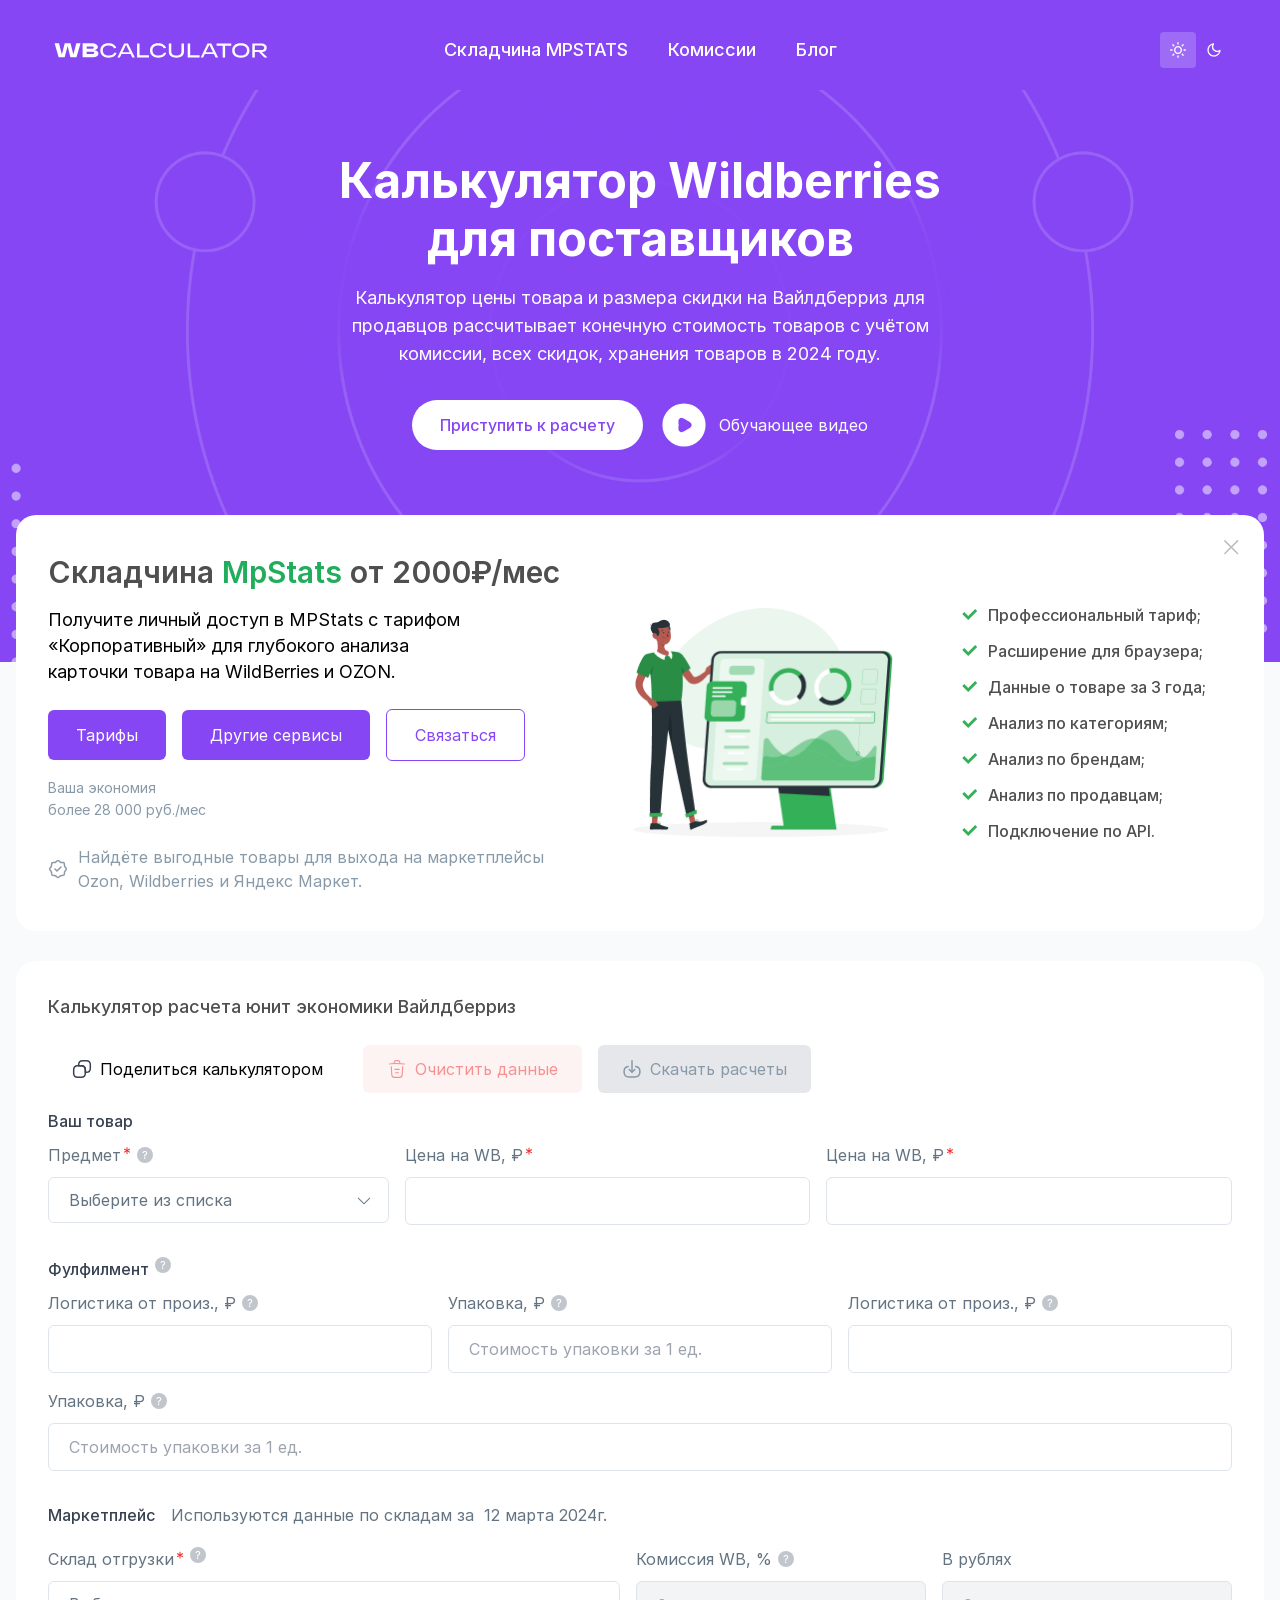
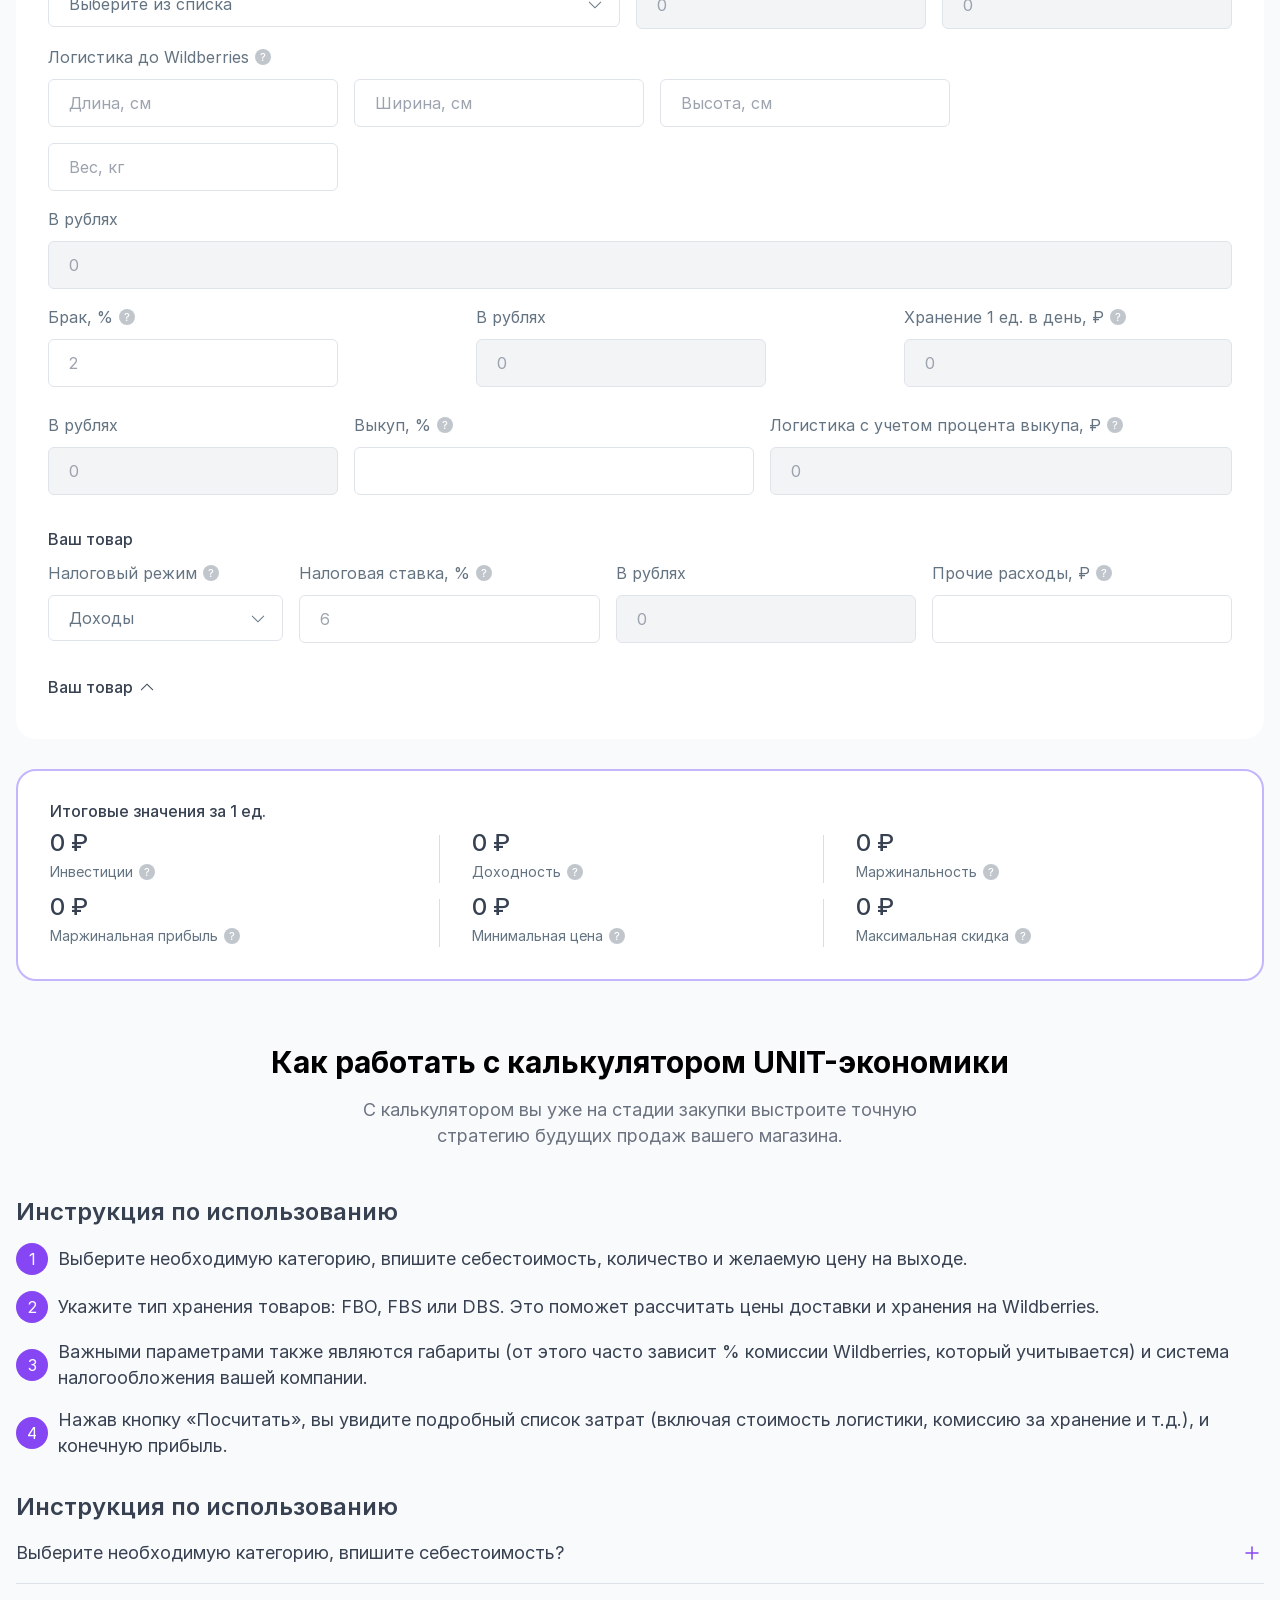
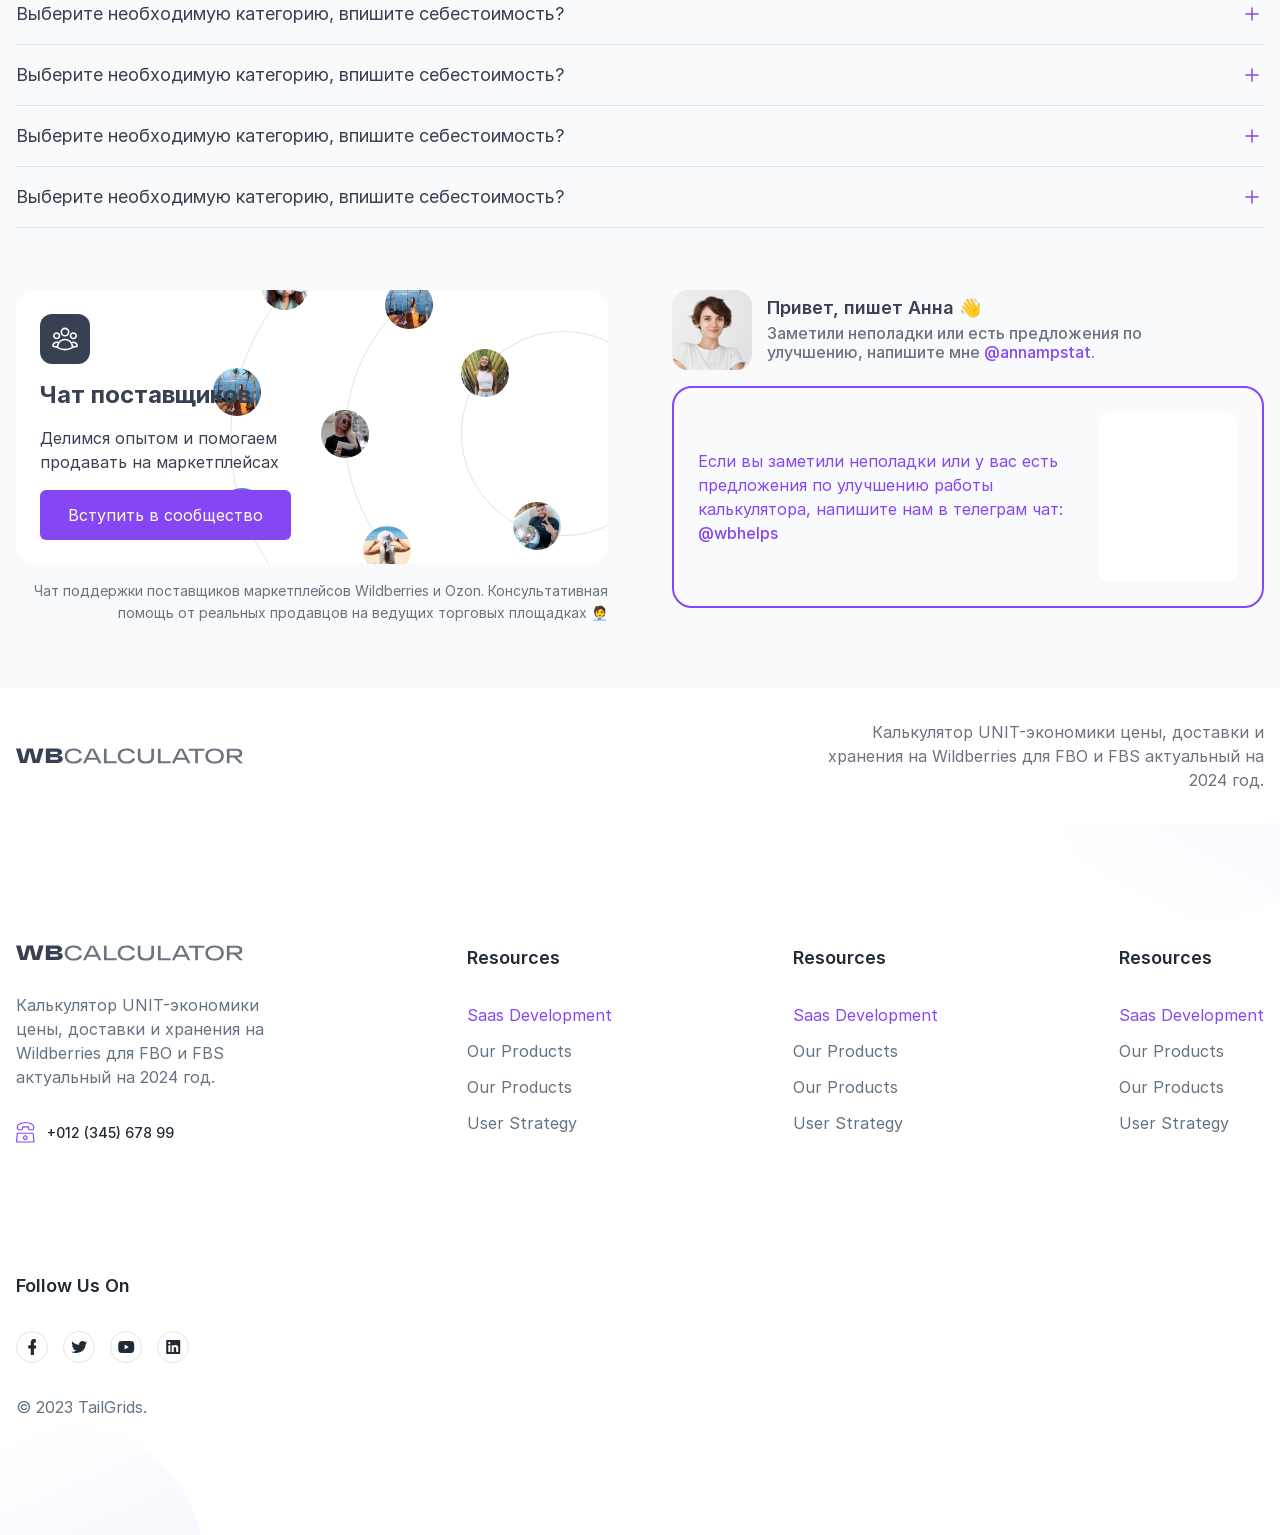
==== commit 501683be: "s" ====
--- a/index.html
+++ b/index.html
@@ -243,47 +243,62 @@
 										</div>
 									</div>
 									<div class="sellect-dropdown relative w-full">
+										<img class="clear-icon hidden" src="images/icons/close-icon-two.svg" alt="">
 										<input class="select-input textBox" type="text" placeholder="Выберите из списка" readonly="">
 										<div
 											class="option border border-gray-2 absolute top-full mt-[10px] z-[60] w-full bg-[#fff] rounded-md pl-3 pr-2 py-[10px] overflow-hidden hidden">
 											<div class="option-scroll overflow-y-auto h-[153px] pr-2">
 												<div
-													class="option-item py-[7px] text-base leading-6 text-dark font-normal px-2 cursor-pointer hover:bg-purple-light rounded-md">
+													class="flex items-center justify-between option-item py-[7px] text-base leading-6 text-dark font-normal px-2 cursor-pointer hover:bg-purple-light rounded-md">
 													3D-очки
-												</div>
-												<div
-													class="option-item py-[7px] text-base leading-6 text-dark font-normal px-2 cursor-pointer hover:bg-purple-light rounded-md">
+													<img class="check-icon hidden" src="images/icons/check-icon.svg" alt="check">
+												</div>
+												<div
+													class="flex items-center justify-between option-item py-[7px] text-base leading-6 text-dark font-normal px-2 cursor-pointer hover:bg-purple-light rounded-md">
 													3D-очки
-												</div>
-												<div
-													class="option-item py-[7px] text-base leading-6 text-dark font-normal px-2 cursor-pointer hover:bg-purple-light rounded-md">
+													<img class="check-icon hidden" src="images/icons/check-icon.svg" alt="check">
+												</div>
+												<div
+													class="flex items-center justify-between option-item py-[7px] text-base leading-6 text-dark font-normal px-2 cursor-pointer hover:bg-purple-light rounded-md">
 													3D-очки
-												</div>
-												<div
-													class="option-item py-[7px] text-base leading-6 text-dark font-normal px-2 cursor-pointer hover:bg-purple-light rounded-md">
+													<img class="check-icon hidden" src="images/icons/check-icon.svg" alt="check">
+												</div>
+												<div
+													class="flex items-center justify-between option-item py-[7px] text-base leading-6 text-dark font-normal px-2 cursor-pointer hover:bg-purple-light rounded-md">
 													3D-очки
-												</div>
-												<div
-													class="option-item py-[7px] text-base leading-6 text-dark font-normal px-2 cursor-pointer hover:bg-purple-light rounded-md">
+													<img class="check-icon hidden" src="images/icons/check-icon.svg" alt="check">
+												</div>
+												<div
+													class="flex items-center justify-between option-item py-[7px] text-base leading-6 text-dark font-normal px-2 cursor-pointer hover:bg-purple-light rounded-md">
 													3D-очки
-												</div>
-											</div>
-										</div>
-									</div>
+													<img class="check-icon hidden" src="images/icons/check-icon.svg" alt="check">
+												</div>
+											</div>
+										</div>
+									</div>
+									<p class="warning-text hidden text-red text-sm leading-[22px] mt-1">
+										Обязательное поле
+									</p>
 								</div>
 								<div class="flex-1">
 									<div class="flex my-[10px]">
 										<p class="form-info">Цена на WB, ₽</p>
 										<img class="form-star" src="images/icons/form-star.svg" alt="form-star" width="">
 									</div>
-									<input class="form-input" type="text">
+									<div class="error-box">
+										<input class="form-input" type="text">
+										<p class="error_input hidden text-red text-sm mt-1 leading-[22px]">Обязательное поле</p>
+									</div>
 								</div>
 								<div class="flex-1">
 									<div class="flex my-[10px]">
 										<p class="form-info">Цена на WB, ₽</p>
 										<img class="form-star" src="images/icons/form-star.svg" alt="form-star" width="">
 									</div>
-									<input class="form-input" type="text">
+									<div class="error-box">
+										<input class="form-input" type="text">
+										<p class="error_input hidden text-red text-sm mt-1 leading-[22px]">Обязательное поле</p>
+									</div>
 								</div>
 							</div>
 							<div class="flex gap-[6px] sm:mt-8 mt-6">
@@ -342,7 +357,10 @@
 											</div>
 										</div>
 									</div>
-									<input class="form-input" type="text">
+									<div class="error-box">
+										<input class="form-input" type="text">
+										<p class="error_input hidden text-red text-sm mt-1 leading-[22px]">Обязательное поле</p>
+									</div>
 								</div>
 								<div class="flex-1">
 									<div class="flex items-center my-[10px] gap-[6px]">
@@ -372,7 +390,10 @@
 											</div>
 										</div>
 									</div>
-									<input class="form-input" type="text" placeholder="Стоимость упаковки за 1 ед.">
+									<div class="error-box">
+										<input class="form-input" type="text" placeholder="Стоимость упаковки за 1 ед.">
+										<p class="error_input hidden text-red text-sm mt-1 leading-[22px]">Обязательное поле</p>
+									</div>
 								</div>
 								<div class="flex-1">
 									<div class="flex items-center my-[10px] gap-[6px]">
@@ -402,7 +423,10 @@
 											</div>
 										</div>
 									</div>
-									<input class="form-input" type="text">
+									<div class="error-box">
+										<input class="form-input" type="text">
+										<p class="error_input hidden text-red text-sm mt-1 leading-[22px]">Обязательное поле</p>
+									</div>
 								</div>
 								<div class="flex-1">
 									<div class="flex items-center my-[10px] gap-[6px]">
@@ -432,7 +456,10 @@
 											</div>
 										</div>
 									</div>
-									<input class="form-input" type="text" placeholder="Стоимость упаковки за 1 ед.">
+									<div class="error-box">
+										<input class="form-input" type="text" placeholder="Стоимость упаковки за 1 ед.">
+										<p class="error_input hidden text-red text-sm mt-1 leading-[22px]">Обязательное поле</p>
+									</div>
 								</div>
 							</div>
 							<div class="flex gap-4 flex-wrap mt-8 mb-[10px]">
@@ -470,33 +497,42 @@
 										</div>
 									</div>
 									<div class="sellect-dropdown relative w-full">
+										<img class="clear-icon hidden" src="images/icons/close-icon-two.svg" alt="">
 										<input class="select-input textBox" type="text" placeholder="Выберите из списка" readonly="">
 										<div
 											class="option border border-gray-2 absolute top-full mt-[10px] z-[60] w-full bg-[#fff] rounded-md pl-3 pr-2 py-[10px] overflow-hidden hidden">
 											<div class="option-scroll overflow-y-auto h-[153px] pr-2">
 												<div
-													class="option-item py-[7px] text-base leading-6 text-dark font-normal px-2 cursor-pointer hover:bg-purple-light rounded-md">
+													class="flex items-center justify-between option-item py-[7px] text-base leading-6 text-dark font-normal px-2 cursor-pointer hover:bg-purple-light rounded-md">
 													3D-очки
-												</div>
-												<div
-													class="option-item py-[7px] text-base leading-6 text-dark font-normal px-2 cursor-pointer hover:bg-purple-light rounded-md">
+													<img class="check-icon hidden" src="images/icons/check-icon.svg" alt="check">
+												</div>
+												<div
+													class="flex items-center justify-between option-item py-[7px] text-base leading-6 text-dark font-normal px-2 cursor-pointer hover:bg-purple-light rounded-md">
 													3D-очки
-												</div>
-												<div
-													class="option-item py-[7px] text-base leading-6 text-dark font-normal px-2 cursor-pointer hover:bg-purple-light rounded-md">
+													<img class="check-icon hidden" src="images/icons/check-icon.svg" alt="check">
+												</div>
+												<div
+													class="flex items-center justify-between option-item py-[7px] text-base leading-6 text-dark font-normal px-2 cursor-pointer hover:bg-purple-light rounded-md">
 													3D-очки
-												</div>
-												<div
-													class="option-item py-[7px] text-base leading-6 text-dark font-normal px-2 cursor-pointer hover:bg-purple-light rounded-md">
+													<img class="check-icon hidden" src="images/icons/check-icon.svg" alt="check">
+												</div>
+												<div
+													class="flex items-center justify-between option-item py-[7px] text-base leading-6 text-dark font-normal px-2 cursor-pointer hover:bg-purple-light rounded-md">
 													3D-очки
-												</div>
-												<div
-													class="option-item py-[7px] text-base leading-6 text-dark font-normal px-2 cursor-pointer hover:bg-purple-light rounded-md">
+													<img class="check-icon hidden" src="images/icons/check-icon.svg" alt="check">
+												</div>
+												<div
+													class="flex items-center justify-between option-item py-[7px] text-base leading-6 text-dark font-normal px-2 cursor-pointer hover:bg-purple-light rounded-md">
 													3D-очки
-												</div>
-											</div>
-										</div>
-									</div>
+													<img class="check-icon hidden" src="images/icons/check-icon.svg" alt="check">
+												</div>
+											</div>
+										</div>
+									</div>
+									<p class="warning-text hidden text-red text-sm leading-[22px] mt-1">
+										Обязательное поле
+									</p>
 								</div>
 								<div class="flex gap-4">
 									<div class="flex-1 min-w-[210px] sm:max-w-fit max-w-[210px]">
@@ -566,14 +602,26 @@
 										</div>
 									</div>
 									<div class="flex md:flex-nowrap flex-wrap gap-4">
-										<input class="form-input 480:min-w-[134px] 480:max-w-fit max-w-[155px]" type="text"
-											placeholder="Длина, см">
-										<input class="form-input 480:min-w-[134px] 480:max-w-fit max-w-[155px]" type="text"
-											placeholder="Ширина, см">
-										<input class="form-input 480:min-w-[134px] 480:max-w-fit max-w-[155px]" type="text"
-											placeholder="Высота, см ">
-										<input class="form-input 480:min-w-[102px] 480:max-w-fit max-w-[155px]" type="text"
-											placeholder="Вес, кг">
+										<div class="error-box">
+											<input class="form-input 480:min-w-[134px] 480:max-w-fit max-w-[155px]" type="text"
+												placeholder="Длина, см">
+											<p class="error_input hidden text-red text-sm mt-1 leading-[22px]">Обязательное поле</p>
+										</div>
+										<div class="error-box">
+											<input class="form-input 480:min-w-[134px] 480:max-w-fit max-w-[155px]" type="text"
+												placeholder="Ширина, см">
+											<p class="error_input hidden text-red text-sm mt-1 leading-[22px]">Обязательное поле</p>
+										</div>
+										<div class="error-box">
+											<input class="form-input 480:min-w-[134px] 480:max-w-fit max-w-[155px]" type="text"
+												placeholder="Высота, см ">
+											<p class="error_input hidden text-red text-sm mt-1 leading-[22px]">Обязательное поле</p>
+										</div>
+										<div class="error-box">
+											<input class="form-input 480:min-w-[102px] 480:max-w-fit max-w-[155px]" type="text"
+												placeholder="Вес, кг">
+											<p class="error_input hidden text-red text-sm mt-1 leading-[22px]">Обязательное поле</p>
+										</div>
 									</div>
 								</div>
 								<div class="flex-1">
@@ -603,7 +651,10 @@
 											</div>
 										</div>
 									</div>
-									<input class="form-input" type="text" placeholder="2">
+									<div class="error-box">
+										<input class="form-input" type="text" placeholder="2">
+										<p class="error_input hidden text-red text-sm mt-1 leading-[22px]">Обязательное поле</p>
+									</div>
 								</div>
 								<div
 									class="flex-1 sm:max-w-fit max-w-[102px] 1440:max-w-[102px] 1440:min-w-[auto] sm:min-w-[102px] items-center 1440:w-full">
@@ -667,7 +718,10 @@
 										</div>
 									</div>
 									<div class="flex gap-4">
-										<input class="form-input" type="text">
+										<div class="error-box w-full">
+											<input class="form-input" type="text">
+											<p class="error_input hidden text-red text-sm mt-1 leading-[22px]">Обязательное поле</p>
+										</div>
 									</div>
 								</div>
 								<div class="flex-1">
@@ -695,7 +749,7 @@
 							<h6 class="form-title mt-8">Ваш товар</h6>
 							<div
 								class="flex justify-between gap-4 gap-y-[6px] flex-wrap sm:border-none sm:pb-0 pb-[23px] sm:bordder-0 border-b border-[#ddd6fe]">
-								<div class="flex-1 min-w-[328px]">
+								<div class="flex-1 md:max-w-[328px]">
 									<div class="flex my-[10px] gap-[6px] items-center">
 										<p class="form-info">Налоговый режим</p>
 										<div class="relative cursor-pointer group">
@@ -712,29 +766,35 @@
 										</div>
 									</div>
 									<div class="sellect-dropdown relative w-full">
+										<img class="clear-icon hidden" src="images/icons/close-icon-two.svg" alt="">
 										<input class="select-input textBox" type="text" placeholder="Доходы" readonly="">
 										<div
 											class="option border border-gray-2 absolute top-full mt-[10px] z-[60] w-full bg-[#fff] rounded-md pl-3 pr-2 py-[10px] overflow-hidden hidden">
 											<div class="option-scroll overflow-y-auto h-[153px] pr-2">
 												<div
-													class="option-item py-[7px] text-base leading-6 text-dark font-normal px-2 cursor-pointer hover:bg-purple-light rounded-md">
+													class="flex items-center justify-between option-item py-[7px] text-base leading-6 text-dark font-normal px-2 cursor-pointer hover:bg-purple-light rounded-md">
 													3D-очки
-												</div>
-												<div
-													class="option-item py-[7px] text-base leading-6 text-dark font-normal px-2 cursor-pointer hover:bg-purple-light rounded-md">
+													<img class="check-icon hidden" src="images/icons/check-icon.svg" alt="check">
+												</div>
+												<div
+													class="flex items-center justify-between option-item py-[7px] text-base leading-6 text-dark font-normal px-2 cursor-pointer hover:bg-purple-light rounded-md">
 													3D-очки
-												</div>
-												<div
-													class="option-item py-[7px] text-base leading-6 text-dark font-normal px-2 cursor-pointer hover:bg-purple-light rounded-md">
+													<img class="check-icon hidden" src="images/icons/check-icon.svg" alt="check">
+												</div>
+												<div
+													class="flex items-center justify-between option-item py-[7px] text-base leading-6 text-dark font-normal px-2 cursor-pointer hover:bg-purple-light rounded-md">
 													3D-очки
-												</div>
-												<div
-													class="option-item py-[7px] text-base leading-6 text-dark font-normal px-2 cursor-pointer hover:bg-purple-light rounded-md">
+													<img class="check-icon hidden" src="images/icons/check-icon.svg" alt="check">
+												</div>
+												<div
+													class="flex items-center justify-between option-item py-[7px] text-base leading-6 text-dark font-normal px-2 cursor-pointer hover:bg-purple-light rounded-md">
 													3D-очки
-												</div>
-												<div
-													class="option-item py-[7px] text-base leading-6 text-dark font-normal px-2 cursor-pointer hover:bg-purple-light rounded-md">
+													<img class="check-icon hidden" src="images/icons/check-icon.svg" alt="check">
+												</div>
+												<div
+													class="flex items-center justify-between option-item py-[7px] text-base leading-6 text-dark font-normal px-2 cursor-pointer hover:bg-purple-light rounded-md">
 													3D-очки
+													<img class="check-icon hidden" src="images/icons/check-icon.svg" alt="check">
 												</div>
 											</div>
 										</div>
@@ -759,7 +819,10 @@
 											</div>
 										</div>
 									</div>
-									<input class="form-input" type="text">
+									<div class="error-box">
+										<input class="form-input" type="text" placeholder="6">
+										<p class="error_input hidden text-red text-sm mt-1 leading-[22px]">Обязательное поле</p>
+									</div>
 								</div>
 								<div class="flex-1 1440:max-w-[102px] max-w-[auto] 1440:min-w-[auto] min-w-[102px]">
 									<div class="flex my-[10px]">
@@ -783,7 +846,10 @@
 											</div>
 										</div>
 									</div>
-									<input class="form-input" type="text">
+									<div class="error-box">
+										<input class="form-input" type="text">
+										<p class="error_input hidden text-red text-sm mt-1 leading-[22px]">Обязательное поле</p>
+									</div>
 								</div>
 							</div>
 							<div class="form-accordion overflow-hidden">
@@ -820,7 +886,10 @@
 													</div>
 												</div>
 											</div>
-											<input class="form-input " type="text" placeholder="Введите сумму инвестиции">
+											<div class="error-box">
+												<input class="form-input" type="text" placeholder="Введите сумму инвестиции">
+												<p class="error_input hidden text-red text-sm mt-1 leading-[22px]">Обязательное поле</p>
+											</div>
 										</div>
 										<div
 											class="flex-1 flex flex-col justify-end border border-[#DFE4EA] rounded-md py-[14px] pl-4 pr-[11px] sm:w-auto w-full">
--- a/css/output.css
+++ b/css/output.css
@@ -1176,6 +1176,11 @@
   background-color: rgb(255 255 255 / var(--tw-bg-opacity));
 }
 
+.bg-red {
+  --tw-bg-opacity: 1;
+  background-color: rgb(245 96 96 / var(--tw-bg-opacity));
+}
+
 .bg-contain {
   background-size: contain;
 }
@@ -1679,7 +1684,7 @@
   width: 100%;
   cursor: pointer;
   border-radius: 0.375rem;
-  border-width: 1px;
+  border-width: 1.5px;
   --tw-border-opacity: 1;
   border-color: rgb(223 228 234 / var(--tw-border-opacity));
   --tw-bg-opacity: 1;
@@ -1710,9 +1715,39 @@
   color: rgb(99 115 129 / var(--tw-text-opacity));
 }
 
+.select-input.error {
+  --tw-border-opacity: 1;
+  border-color: rgb(245 96 96 / var(--tw-border-opacity));
+}
+
 .option {
   left: 0px;
   box-shadow: 0px 1px 3px 0px #A6AFC366;
+}
+
+.option-item {
+  position: relative;
+}
+
+.option-item:hover {
+  --tw-bg-opacity: 1;
+  background-color: rgb(245 243 255 / var(--tw-bg-opacity));
+}
+
+.option-item.active .check-icon {
+  display: block;
+}
+
+.option-item::before {
+  visibility: hidden;
+  position: absolute;
+  top: 50%;
+  right: 7px;
+  z-index: 20;
+  --tw-translate-y: -50%;
+  transform: translate(var(--tw-translate-x), var(--tw-translate-y)) rotate(var(--tw-rotate)) skewX(var(--tw-skew-x)) skewY(var(--tw-skew-y)) scaleX(var(--tw-scale-x)) scaleY(var(--tw-scale-y));
+  --tw-content: url('../images/icons/check-icon.svg');
+  content: var(--tw-content);
 }
 
 .option-scroll::-webkit-scrollbar {
@@ -1755,6 +1790,24 @@
   right: 15px;
 }
 
+.sellect-dropdown .clear-icon {
+  position: absolute;
+  top: 50%;
+  right: 43px;
+  z-index: 50;
+  --tw-translate-y: -50%;
+  transform: translate(var(--tw-translate-x), var(--tw-translate-y)) rotate(var(--tw-rotate)) skewX(var(--tw-skew-x)) skewY(var(--tw-skew-y)) scaleX(var(--tw-scale-x)) scaleY(var(--tw-scale-y));
+  cursor: pointer;
+  border-right-width: 1px;
+  --tw-border-opacity: 1;
+  border-color: rgb(223 228 234 / var(--tw-border-opacity));
+  padding-right: 17px;
+}
+
+/* .sellect-dropdown::after {
+	@apply hidden content-[url("../images/icons/close-icon-two.svg")] absolute top-1/2 -translate-y-1/2 right-[43px] pr-[17px] cursor-pointer border-r border-[#DFE4EA]
+} */
+
 .sellect-dropdown.active::before {
   top: 62%;
   --tw-rotate: 180deg;
@@ -2249,10 +2302,6 @@
     margin-top: -9.2rem;
   }
 
-  .md\:mt-\[440px\] {
-    margin-top: 440px;
-  }
-
   .md\:mt-\[64px\] {
     margin-top: 64px;
   }
@@ -2307,6 +2356,10 @@
     max-width: 80%;
   }
 
+  .md\:max-w-\[328px\] {
+    max-width: 328px;
+  }
+
   .md\:flex-row {
     flex-direction: row;
   }
